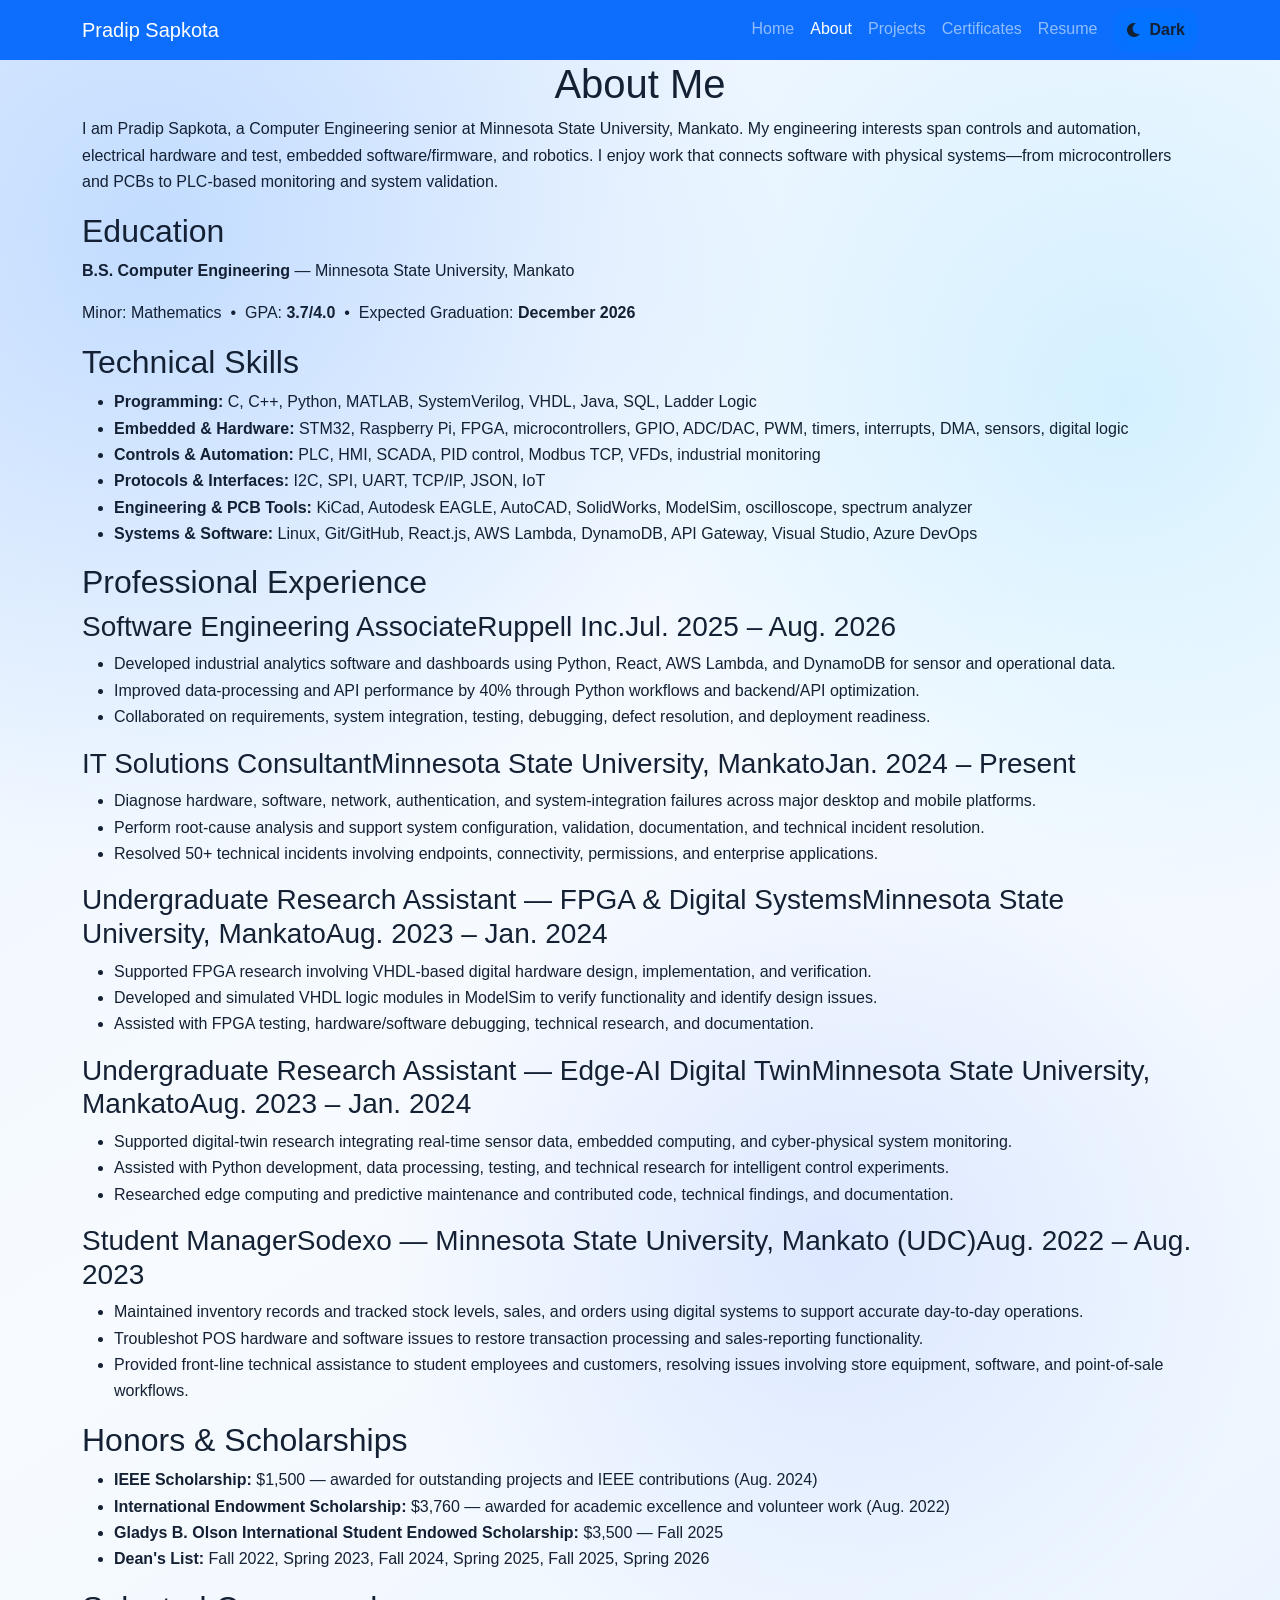
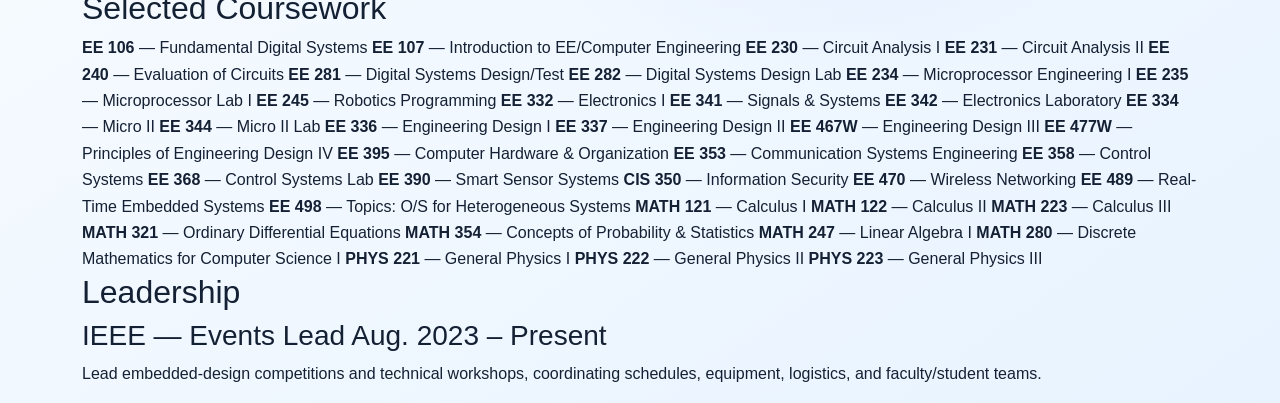
==== about.html @ b733669b "projects update" ====
<!DOCTYPE html><html lang="en"><head><meta charset="UTF-8"><meta name="viewport" content="width=device-width, initial-scale=1.0">
  <meta name="description" content="Education, engineering experience, technical skills, coursework, honors and research of Pradip Sapkota, a Computer Engineering senior at Minnesota State University, Mankato.">
  <meta name="author" content="Pradip Sapkota">
  
  <meta property="og:type" content="website">
  <meta property="og:site_name" content="Pradip Sapkota — Computer Engineering Portfolio">
  <meta property="og:title" content="About Pradip Sapkota | Computer Engineering Experience & Skills">
  <meta property="og:description" content="Education, engineering experience, technical skills, coursework, honors and research of Pradip Sapkota, a Computer Engineering senior at Minnesota State University, Mankato.">
  <meta property="og:image:alt" content="Pradip Sapkota">
  <meta name="twitter:card" content="summary_large_image">
  <meta name="twitter:title" content="About Pradip Sapkota | Computer Engineering Experience & Skills">
  <meta name="twitter:description" content="Education, engineering experience, technical skills, coursework, honors and research of Pradip Sapkota, a Computer Engineering senior at Minnesota State University, Mankato."><title>About Pradip Sapkota | Computer Engineering Experience & Skills</title><link rel="stylesheet" href="https://cdn.jsdelivr.net/npm/bootstrap@5.3.0/dist/css/bootstrap.min.css"><link rel="stylesheet" href="https://cdnjs.cloudflare.com/ajax/libs/font-awesome/6.0.0/css/all.min.css"><link rel="stylesheet" href="styles.css"><script defer src="https://cdn.jsdelivr.net/npm/bootstrap@5.3.0/dist/js/bootstrap.bundle.min.js"></script>

  <script>
  (function () {
    const saved = localStorage.getItem('portfolio-theme');
    const preferred = window.matchMedia && window.matchMedia('(prefers-color-scheme: dark)').matches ? 'dark' : 'light';
    document.documentElement.setAttribute('data-theme', saved || preferred);
  })();
  </script>
    <link rel="icon" href="favicon.ico" sizes="any">
    <link rel="icon" type="image/png" sizes="32x32" href="favicon-32x32.png">
    <link rel="icon" type="image/png" sizes="16x16" href="favicon-16x16.png">
    <link rel="apple-touch-icon" href="apple-touch-icon.png">
<meta name="robots" content="noindex,nofollow">
</head><body>
<nav class="navbar navbar-expand-lg navbar-dark bg-primary"><div class="container"><a class="navbar-brand" href="index.html">Pradip Sapkota</a><button class="navbar-toggler" type="button" data-bs-toggle="collapse" data-bs-target="#navbarNav"><span class="navbar-toggler-icon"></span></button><div class="collapse navbar-collapse" id="navbarNav"><ul class="navbar-nav ms-auto"><li class="nav-item"><a class="nav-link" href="index.html">Home</a></li><li class="nav-item"><a class="nav-link active" href="about.html">About</a></li><li class="nav-item"><a class="nav-link" href="projects.html">Projects</a></li><li class="nav-item"><a class="nav-link" href="certificates.html">Certificates</a></li><li class="nav-item"><a class="nav-link" href="resume.html">Resume</a></li><li class="nav-item ms-lg-2 d-flex align-items-center"><button id="theme-toggle" class="theme-toggle" type="button" aria-label="Switch color theme" title="Switch color theme"><i class="fas fa-moon" aria-hidden="true"></i><span class="theme-label">Dark</span></button></li></ul></div></div></nav>
<section class="about"><div class="container"><h1 class="text-center">About Me</h1>
<div class="about-box"><p>I am Pradip Sapkota, a Computer Engineering senior at Minnesota State University, Mankato. My engineering interests span controls and automation, electrical hardware and test, embedded software/firmware, and robotics. I enjoy work that connects software with physical systems—from microcontrollers and PCBs to PLC-based monitoring and system validation.</p></div>
<div class="about-box"><h2>Education</h2><p><strong>B.S. Computer Engineering</strong> — Minnesota State University, Mankato</p><p>Minor: Mathematics &nbsp;•&nbsp; GPA: <strong>3.7/4.0</strong> &nbsp;•&nbsp; Expected Graduation: <strong>December 2026</strong></p></div>
<div class="about-box"><h2>Technical Skills</h2><ul><li><strong>Programming:</strong> C, C++, Python, MATLAB, SystemVerilog, VHDL, Java, SQL, Ladder Logic</li><li><strong>Embedded & Hardware:</strong> STM32, Raspberry Pi, FPGA, microcontrollers, GPIO, ADC/DAC, PWM, timers, interrupts, DMA, sensors, digital logic</li><li><strong>Controls & Automation:</strong> PLC, HMI, SCADA, PID control, Modbus TCP, VFDs, industrial monitoring</li><li><strong>Protocols & Interfaces:</strong> I2C, SPI, UART, TCP/IP, JSON, IoT</li><li><strong>Engineering & PCB Tools:</strong> KiCad, Autodesk EAGLE, AutoCAD, SolidWorks, ModelSim, oscilloscope, spectrum analyzer</li><li><strong>Systems & Software:</strong> Linux, Git/GitHub, React.js, AWS Lambda, DynamoDB, API Gateway, Visual Studio, Azure DevOps</li></ul></div>
<div class="about-box"><h2>Professional Experience</h2>
<div class="experience-entry"><h3><span class="role-title">Software Engineering Associate</span><span class="company-name">Ruppell Inc.</span><span class="experience-date">Jul. 2025 – Aug. 2026</span></h3><ul><li>Developed industrial analytics software and dashboards using Python, React, AWS Lambda, and DynamoDB for sensor and operational data.</li><li>Improved data-processing and API performance by 40% through Python workflows and backend/API optimization.</li><li>Collaborated on requirements, system integration, testing, debugging, defect resolution, and deployment readiness.</li></ul></div>
<div class="experience-entry"><h3><span class="role-title">IT Solutions Consultant</span><span class="company-name">Minnesota State University, Mankato</span><span class="experience-date">Jan. 2024 – Present</span></h3><ul><li>Diagnose hardware, software, network, authentication, and system-integration failures across major desktop and mobile platforms.</li><li>Perform root-cause analysis and support system configuration, validation, documentation, and technical incident resolution.</li><li>Resolved 50+ technical incidents involving endpoints, connectivity, permissions, and enterprise applications.</li></ul></div>
<div class="experience-entry"><h3><span class="role-title">Undergraduate Research Assistant — FPGA &amp; Digital Systems</span><span class="company-name">Minnesota State University, Mankato</span><span class="experience-date">Aug. 2023 – Jan. 2024</span></h3><ul><li>Supported FPGA research involving VHDL-based digital hardware design, implementation, and verification.</li><li>Developed and simulated VHDL logic modules in ModelSim to verify functionality and identify design issues.</li><li>Assisted with FPGA testing, hardware/software debugging, technical research, and documentation.</li></ul></div>
<div class="experience-entry"><h3><span class="role-title">Undergraduate Research Assistant — Edge-AI Digital Twin</span><span class="company-name">Minnesota State University, Mankato</span><span class="experience-date">Aug. 2023 – Jan. 2024</span></h3><ul><li>Supported digital-twin research integrating real-time sensor data, embedded computing, and cyber-physical system monitoring.</li><li>Assisted with Python development, data processing, testing, and technical research for intelligent control experiments.</li><li>Researched edge computing and predictive maintenance and contributed code, technical findings, and documentation.</li></ul></div>
<div class="experience-entry"><h3><span class="role-title">Student Manager</span><span class="company-name">Sodexo — Minnesota State University, Mankato (UDC)</span><span class="experience-date">Aug. 2022 – Aug. 2023</span></h3><ul><li>Maintained inventory records and tracked stock levels, sales, and orders using digital systems to support accurate day-to-day operations.</li><li>Troubleshot POS hardware and software issues to restore transaction processing and sales-reporting functionality.</li><li>Provided front-line technical assistance to student employees and customers, resolving issues involving store equipment, software, and point-of-sale workflows.</li></ul></div>
</div>
<div class="about-box"><h2>Honors &amp; Scholarships</h2><ul>
<li><strong>IEEE Scholarship:</strong> $1,500 — awarded for outstanding projects and IEEE contributions (Aug. 2024)</li>
<li><strong>International Endowment Scholarship:</strong> $3,760 — awarded for academic excellence and volunteer work (Aug. 2022)</li>
<li><strong>Gladys B. Olson International Student Endowed Scholarship:</strong> $3,500 — Fall 2025</li>
<li><strong>Dean's List:</strong> Fall 2022, Spring 2023, Fall 2024, Spring 2025, Fall 2025, Spring 2026</li>
</ul></div>
<div class="about-box"><h2>Selected Coursework</h2><div class="course-grid">
<span><strong>EE 106</strong> — Fundamental Digital Systems</span>
<span><strong>EE 107</strong> — Introduction to EE/Computer Engineering</span>
<span><strong>EE 230</strong> — Circuit Analysis I</span>
<span><strong>EE 231</strong> — Circuit Analysis II</span>
<span><strong>EE 240</strong> — Evaluation of Circuits</span>
<span><strong>EE 281</strong> — Digital Systems Design/Test</span>
<span><strong>EE 282</strong> — Digital Systems Design Lab</span>
<span><strong>EE 234</strong> — Microprocessor Engineering I</span>
<span><strong>EE 235</strong> — Microprocessor Lab I</span>
<span><strong>EE 245</strong> — Robotics Programming</span>
<span><strong>EE 332</strong> — Electronics I</span>
<span><strong>EE 341</strong> — Signals &amp; Systems</span>
<span><strong>EE 342</strong> — Electronics Laboratory</span>
<span><strong>EE 334</strong> — Micro II</span>
<span><strong>EE 344</strong> — Micro II Lab</span>
<span><strong>EE 336</strong> — Engineering Design I</span>
<span><strong>EE 337</strong> — Engineering Design II</span>
<span><strong>EE 467W</strong> — Engineering Design III</span>
<span><strong>EE 477W</strong> — Principles of Engineering Design IV</span>
<span><strong>EE 395</strong> — Computer Hardware &amp; Organization</span>
<span><strong>EE 353</strong> — Communication Systems Engineering</span>
<span><strong>EE 358</strong> — Control Systems</span>
<span><strong>EE 368</strong> — Control Systems Lab</span>
<span><strong>EE 390</strong> — Smart Sensor Systems</span>
<span><strong>CIS 350</strong> — Information Security</span>
<span><strong>EE 470</strong> — Wireless Networking</span>
<span><strong>EE 489</strong> — Real-Time Embedded Systems</span>
<span><strong>EE 498</strong> — Topics: O/S for Heterogeneous Systems</span>
<span><strong>MATH 121</strong> — Calculus I</span>
<span><strong>MATH 122</strong> — Calculus II</span>
<span><strong>MATH 223</strong> — Calculus III</span>
<span><strong>MATH 321</strong> — Ordinary Differential Equations</span>
<span><strong>MATH 354</strong> — Concepts of Probability &amp; Statistics</span>
<span><strong>MATH 247</strong> — Linear Algebra I</span>
<span><strong>MATH 280</strong> — Discrete Mathematics for Computer Science I</span>
<span><strong>PHYS 221</strong> — General Physics I</span>
<span><strong>PHYS 222</strong> — General Physics II</span>
<span><strong>PHYS 223</strong> — General Physics III</span>
</div></div>
<div class="about-box"><h2>Leadership</h2><h3>IEEE — Events Lead <span>Aug. 2023 – Present</span></h3><p>Lead embedded-design competitions and technical workshops, coordinating schedules, equipment, logistics, and faculty/student teams.</p></div>
</div></section>
<script>
(function () {
  const button = document.getElementById('theme-toggle');
  if (!button) return;
  const icon = button.querySelector('i');
  const label = button.querySelector('.theme-label');
  function render(theme) {
    const dark = theme === 'dark';
    document.documentElement.setAttribute('data-theme', theme);
    icon.className = dark ? 'fas fa-sun' : 'fas fa-moon';
    label.textContent = dark ? 'Light' : 'Dark';
    button.setAttribute('aria-label', dark ? 'Switch to light mode' : 'Switch to dark mode');
    button.setAttribute('title', dark ? 'Switch to light mode' : 'Switch to dark mode');
  }
  render(document.documentElement.getAttribute('data-theme') || 'light');
  button.addEventListener('click', function () {
    const next = document.documentElement.getAttribute('data-theme') === 'dark' ? 'light' : 'dark';
    localStorage.setItem('portfolio-theme', next);
    render(next);
  });
})();
</script>
</body></html>
---- styles.css ----
*{box-sizing:border-box}html{scroll-behavior:smooth;scroll-padding-top:78px}
:root{--bg:#f3f7fc;--surface:#fff;--surface2:#eaf2fd;--text:#142033;--muted:#5b6b82;--line:#cfdded;--accent:#0d6efd;--accent2:#174a83;--shadow:0 14px 38px rgba(25,55,95,.10)}
html[data-theme="dark"]{--bg:#09111f;--surface:#101b2d;--surface2:#162642;--text:#f3f7ff;--muted:#b7c6dc;--line:#2d4262;--accent:#4c9aff;--accent2:#82b9ff;--shadow:0 16px 40px rgba(0,0,0,.28)}
body{margin:0;background:var(--bg);color:var(--text);font-family:Inter,Segoe UI,Arial,sans-serif;line-height:1.65;transition:.25s}
a{color:inherit}.topnav{position:fixed;inset:0 0 auto;z-index:1000;background:color-mix(in srgb,var(--surface) 92%,transparent);border-bottom:1px solid var(--line);backdrop-filter:blur(14px)}
.nav-inner{max-width:1240px;margin:auto;height:72px;padding:0 24px;display:flex;align-items:center;justify-content:space-between}.brand{display:flex;align-items:center;gap:10px;text-decoration:none;font-weight:800}.brand-mark{display:grid;place-items:center;width:36px;height:36px;border-radius:10px;background:var(--accent);color:white}.nav-links{display:flex;align-items:center;gap:20px}.nav-links a{text-decoration:none;font-weight:650;font-size:.94rem}.nav-links a:hover{color:var(--accent)}.resume-link{border:1px solid var(--line);padding:7px 12px;border-radius:9px}.theme-toggle,.menu-toggle{border:1px solid var(--line);background:var(--surface2);color:var(--text);border-radius:999px;padding:8px 12px;font-weight:700}.theme-toggle{display:flex;gap:7px;align-items:center}.menu-toggle{display:none}
.section{max-width:1240px;margin:auto;padding:104px 28px}.section.alt{max-width:none;padding-left:max(28px,calc((100% - 1184px)/2));padding-right:max(28px,calc((100% - 1184px)/2));background:color-mix(in srgb,var(--surface2) 42%,var(--bg))}
.hero{min-height:100vh;display:grid;align-items:center;padding-top:110px}.hero-grid{display:grid;grid-template-columns:1.12fr .88fr;gap:70px;align-items:center}.kicker{color:var(--accent);font-weight:850;letter-spacing:.14em;font-size:.83rem;margin:0 0 8px}.hero h1{font-size:clamp(3.4rem,7vw,6.7rem);line-height:.92;margin:0 0 22px;letter-spacing:-.055em}.hero h1 span{color:var(--accent)}.role-strip{display:inline-block;background:var(--text);color:var(--bg);padding:8px 13px;font-weight:750;margin-bottom:22px}.role-strip b{color:var(--accent)}.hero-text{max-width:720px;font-size:1.12rem;color:var(--muted)}.hero-actions{display:flex;flex-wrap:wrap;gap:11px;margin-top:26px}.btn{display:inline-flex;align-items:center;gap:8px;padding:10px 16px;border:1px solid var(--line);border-radius:10px;text-decoration:none;font-weight:750;background:var(--surface);color:var(--text)}.btn:hover{transform:translateY(-2px);box-shadow:var(--shadow)}.btn.primary{background:var(--accent);border-color:var(--accent);color:white}.quick-facts{display:flex;gap:10px;flex-wrap:wrap;margin-top:22px}.quick-facts span,.badges span{background:var(--surface2);border:1px solid var(--line);border-radius:999px;padding:5px 10px;font-size:.84rem;font-weight:700;color:var(--accent2)}
.hero-visual{position:relative;min-height:520px;display:grid;place-items:center}.portrait-frame{width:min(390px,78vw);aspect-ratio:1;border-radius:38% 62% 58% 42%/46% 40% 60% 54%;overflow:hidden;border:4px solid var(--surface);box-shadow:var(--shadow);position:relative;z-index:2}.portrait-frame img{width:100%;height:100%;object-fit:cover}.hero-visual:before,.hero-visual:after{content:"";position:absolute;border:2px solid var(--accent);width:330px;height:330px;transform:rotate(45deg);opacity:.4}.hero-visual:after{width:410px;height:410px;border-color:var(--line)}.floating-chip{position:absolute;z-index:3;background:var(--surface);border:1px solid var(--line);box-shadow:var(--shadow);padding:8px 12px;border-radius:9px;font-weight:800;color:var(--accent)}.chip-1{top:13%;left:6%}.chip-2{right:0;top:27%}.chip-3{left:2%;bottom:22%}.chip-4{right:8%;bottom:10%}
.section-head{max-width:760px;margin-bottom:34px}.section-head h2,.contact-box h2{font-size:clamp(2rem,4vw,3.3rem);line-height:1.08;margin:0 0 10px;letter-spacing:-.035em}.section-head p:last-child{color:var(--muted)}.two-col{display:grid;grid-template-columns:1.2fr .8fr;gap:22px}.card,.timeline-card,.project-card,.certificate-card,.contact-box{background:var(--surface);border:1px solid var(--line);border-radius:18px;box-shadow:var(--shadow)}.card{padding:28px}.card h3,.project-card h3,.certificate-card h3{margin-top:0}.card>i{font-size:1.5rem;color:var(--accent);margin-bottom:12px}.skill-grid{display:grid;grid-template-columns:repeat(3,1fr);gap:18px}.skill-grid .card p{color:var(--muted);margin-bottom:0}
.timeline{position:relative;margin-left:12px}.timeline:before{content:"";position:absolute;left:7px;top:0;bottom:0;width:2px;background:var(--line)}.timeline-item{position:relative;padding-left:42px;margin-bottom:22px}.dot{position:absolute;left:0;top:26px;width:16px;height:16px;border-radius:50%;background:var(--accent);box-shadow:0 0 0 5px var(--bg)}.timeline-card{padding:25px 28px}.job-head{display:flex;justify-content:space-between;gap:24px;align-items:flex-start}.job-head h3{margin:0}.job-head>span{color:var(--accent);font-weight:800;white-space:nowrap}.company{color:var(--muted);font-weight:700;margin:3px 0}.timeline-card ul,.project-card ul{padding-left:20px;margin-bottom:0}
.project-grid{display:grid;grid-template-columns:repeat(2,1fr);gap:22px}.project-card{padding:28px;position:relative;overflow:hidden}.project-card:last-child{grid-column:1/-1}.project-icon{width:48px;height:48px;border-radius:12px;background:var(--surface2);display:grid;place-items:center;color:var(--accent);font-size:1.35rem;margin-bottom:18px}.tag{color:var(--accent);font-size:.78rem;font-weight:850;letter-spacing:.1em;text-transform:uppercase}.badges{display:flex;flex-wrap:wrap;gap:7px;margin:15px 0}.project-card li{color:var(--muted)}
.certificate-card{display:grid;grid-template-columns:auto 1fr auto;gap:24px;align-items:center;padding:28px}.cert-icon{width:64px;height:64px;border-radius:15px;background:#0a66c2;color:#fff;display:grid;place-items:center;font-size:2rem}.certificate-card p{color:var(--muted)}.contact{text-align:center}.contact-box{padding:55px;max-width:900px;margin:auto}.centered{justify-content:center}footer{text-align:center;color:var(--muted);padding:30px}
.reveal{opacity:0;transform:translateY(22px);transition:opacity .65s ease,transform .65s ease}.reveal.visible{opacity:1;transform:none}
@media(max-width:900px){.menu-toggle{display:block}.nav-links{display:none;position:absolute;top:72px;left:0;right:0;background:var(--surface);border-bottom:1px solid var(--line);padding:18px 24px;flex-direction:column;align-items:stretch}.nav-links.open{display:flex}.hero-grid,.two-col{grid-template-columns:1fr}.hero-visual{min-height:430px}.skill-grid,.project-grid{grid-template-columns:1fr}.project-card:last-child{grid-column:auto}.job-head{flex-direction:column;gap:2px}.certificate-card{grid-template-columns:1fr}.section{padding:88px 20px}.section.alt{padding-left:20px;padding-right:20px}.hero h1{font-size:4rem}}
@media(max-width:520px){.brand span:last-child{display:none}.hero h1{font-size:3.3rem}.hero-visual{min-height:360px}.portrait-frame{width:280px}.floating-chip{font-size:.76rem}.contact-box{padding:32px 20px}}


/* Active section indicator */
.nav-links a[href^="#"] {
  position: relative;
  transition: color .2s ease, background-color .2s ease, border-color .2s ease, transform .2s ease;
}
.nav-links a[href^="#"].active {
  background: var(--accent);
  color: #fff !important;
  border-color: var(--accent);
  border-radius: 10px;
  padding: 7px 11px;
  box-shadow: 0 6px 18px color-mix(in srgb, var(--accent) 28%, transparent);
}
.nav-links a[href^="#"].active:hover {
  color: #fff !important;
}


/* Coursework — compact two-column cards */
#coursework .section-head{
  margin-bottom:28px;
}

#coursework .course-grid{
  display:grid !important;
  grid-template-columns:repeat(2,minmax(0,1fr)) !important;
  gap:14px !important;
}

#coursework .course-item{
  display:grid !important;
  grid-template-columns:110px minmax(0,1fr) !important;
  align-items:center !important;
  gap:16px !important;
  min-height:72px !important;
  padding:16px 20px !important;
  background:linear-gradient(
    135deg,
    var(--surface) 0%,
    color-mix(in srgb,var(--surface2) 58%,var(--surface)) 100%
  ) !important;
  border:1px solid var(--line) !important;
  border-radius:16px !important;
  box-shadow:0 8px 22px rgba(25,55,95,.07) !important;
  overflow:hidden;
  position:relative;
  transition:transform .2s ease,border-color .2s ease,box-shadow .2s ease;
}

#coursework .course-item::before{
  content:"";
  position:absolute;
  inset:0 auto 0 0;
  width:4px;
  background:var(--accent);
}

#coursework .course-item:hover{
  transform:translateY(-3px);
  border-color:color-mix(in srgb,var(--accent) 55%,var(--line));
  box-shadow:0 12px 28px rgba(25,55,95,.12) !important;
}

#coursework .course-item strong{
  color:var(--accent) !important;
  white-space:nowrap;
  font-size:1rem !important;
  font-weight:850;
  letter-spacing:.01em;
}

#coursework .course-item span{
  color:var(--text) !important;
  font-size:.98rem;
  line-height:1.35;
}

html[data-theme="dark"] #coursework .course-item{
  background:linear-gradient(
    135deg,
    var(--surface) 0%,
    color-mix(in srgb,var(--surface2) 72%,var(--surface)) 100%
  ) !important;
  border-color:var(--line) !important;
  box-shadow:0 10px 26px rgba(0,0,0,.18) !important;
}

@media(max-width:900px){
  #coursework .course-grid{
    grid-template-columns:1fr !important;
  }
}

@media(max-width:520px){
  #coursework .course-item{
    grid-template-columns:1fr !important;
    gap:3px !important;
    padding:14px 17px !important;
  }
}


/* V15.4 — mobile width / overflow hardening */
html, body {
  width:100%;
  max-width:100%;
  overflow-x:hidden;
}

body {
  min-width:0;
}

main, section, .section, .nav-inner,
.hero-grid, .hero-copy, .hero-visual,
.two-col, .skill-grid, .course-grid,
.timeline, .timeline-item, .timeline-card,
.project-grid, .project-card,
.certificate-card, .contact-box {
  min-width:0;
  max-width:100%;
}

img, svg, video, iframe {
  max-width:100%;
  height:auto;
}

p, li, h1, h2, h3, span, a {
  overflow-wrap:anywhere;
}

@media(max-width:900px){
  .nav-inner{
    width:100%;
    padding-left:16px;
    padding-right:16px;
  }

  .nav-links{
    width:100%;
    max-height:calc(100vh - 72px);
    overflow-y:auto;
    overflow-x:hidden;
  }

  .section,
  .section.alt{
    width:100%;
    max-width:100%;
    padding-left:18px;
    padding-right:18px;
  }

  .hero{
    min-height:auto;
    padding-top:105px;
    padding-bottom:72px;
  }

  .hero-grid{
    width:100%;
    gap:34px;
  }

  .hero-copy{
    width:100%;
  }

  .hero h1{
    font-size:clamp(2.9rem,14vw,4rem);
    overflow-wrap:normal;
  }

  .role-strip{
    max-width:100%;
    white-space:normal;
  }

  .hero-visual{
    width:100%;
    min-height:390px;
    overflow:hidden;
  }

  .hero-visual:before{
    width:min(280px,72vw);
    height:min(280px,72vw);
  }

  .hero-visual:after{
    width:min(340px,84vw);
    height:min(340px,84vw);
  }

  .portrait-frame{
    width:min(300px,76vw);
  }

  .floating-chip{
    max-width:42vw;
    white-space:normal;
    text-align:center;
  }

  .two-col,
  .skill-grid,
  .project-grid,
  #coursework .course-grid{
    width:100%;
    grid-template-columns:minmax(0,1fr) !important;
  }

  .card,
  .timeline-card,
  .project-card,
  .certificate-card,
  .contact-box,
  #coursework .course-item{
    width:100%;
    max-width:100%;
  }

  .timeline{
    margin-left:0;
  }

  .timeline-item{
    padding-left:30px;
  }

  .timeline:before{
    left:6px;
  }

  .dot{
    left:-1px;
  }

  .job-head{
    width:100%;
  }

  .job-head > span{
    white-space:normal;
  }
}

@media(max-width:520px){
  .section,
  .section.alt{
    padding-left:14px;
    padding-right:14px;
  }

  .card,
  .timeline-card,
  .project-card,
  .certificate-card{
    padding:20px 18px;
    border-radius:15px;
  }

  .contact-box{
    padding:28px 18px;
  }

  .hero-actions .btn{
    flex:1 1 100%;
    justify-content:center;
  }

  .quick-facts{
    gap:7px;
  }

  .quick-facts span{
    font-size:.78rem;
  }

  #coursework .course-item{
    padding:14px 16px !important;
  }
}


/* V15.5 — consistent interactive hover on content boxes only */
.card,
.skill-card,
.timeline-card,
.project-card,
.certificate-card,
.contact-box,
#coursework .course-item {
  transition:
    transform .22s ease,
    border-color .22s ease,
    box-shadow .22s ease !important;
}

@media (hover:hover) and (pointer:fine) {
  .card:hover,
  .skill-card:hover,
  .timeline-card:hover,
  .project-card:hover,
  .certificate-card:hover,
  .contact-box:hover {
    transform:translateY(-4px);
    border-color:color-mix(in srgb,var(--accent) 48%,var(--line)) !important;
    box-shadow:0 14px 32px rgba(25,55,95,.13) !important;
  }

  html[data-theme="dark"] .card:hover,
  html[data-theme="dark"] .skill-card:hover,
  html[data-theme="dark"] .timeline-card:hover,
  html[data-theme="dark"] .project-card:hover,
  html[data-theme="dark"] .certificate-card:hover,
  html[data-theme="dark"] .contact-box:hover {
    box-shadow:0 16px 34px rgba(0,0,0,.30) !important;
  }
}

/* Touch devices should stay still when tapped. */
@media (hover:none) {
  .card:hover,
  .skill-card:hover,
  .timeline-card:hover,
  .project-card:hover,
  .certificate-card:hover,
  .contact-box:hover,
  #coursework .course-item:hover {
    transform:none;
  }
}


/* V15.6 TEST — cleaner mobile role strip */
@media (max-width: 900px) {
  .role-strip {
    display: inline-flex;
    flex-wrap: wrap;
    width: fit-content;
    max-width: 100%;
    padding: 11px 16px;
    border-radius: 16px;
    background: color-mix(in srgb, #eaf3ff 88%, var(--surface));
    border: 1px solid color-mix(in srgb, var(--accent) 18%, #dbe9fa);
    box-shadow: 0 8px 22px rgba(25,55,95,.08);
    line-height: 1.45;
  }

  html[data-theme="dark"] .role-strip {
    background: color-mix(in srgb, #dcecff 12%, var(--surface));
    border-color: color-mix(in srgb, var(--accent) 32%, var(--line));
    box-shadow: 0 10px 24px rgba(0,0,0,.18);
  }
}

@media (max-width: 520px) {
  .role-strip {
    padding: 10px 14px;
    border-radius: 18px;
    font-size: clamp(.88rem, 4vw, 1rem);
  }
}


/* V15.7 TEST — definitive role-strip fix, all viewport sizes */
.hero .role-strip {
  display: inline-flex !important;
  flex-wrap: wrap !important;
  width: fit-content !important;
  max-width: 100% !important;
  padding: 10px 15px !important;
  border-radius: 16px !important;
  background: #e8f2ff !important;
  border: 1px solid #bfd8f7 !important;
  box-shadow: 0 8px 22px rgba(31, 93, 166, .10) !important;
  color: #142033 !important;
  line-height: 1.45 !important;
}

html[data-theme="dark"] .hero .role-strip {
  background: rgba(31, 72, 124, .34) !important;
  border-color: rgba(76, 154, 255, .36) !important;
  color: #f3f7ff !important;
  box-shadow: 0 9px 24px rgba(0, 0, 0, .18) !important;
}

@media (max-width: 520px) {
  .hero .role-strip {
    padding: 9px 13px !important;
    border-radius: 18px !important;
    font-size: .90rem !important;
    gap: 0 !important;
  }
}


/* =========================================================
   V15.8 TEST — GLASS / TRANSLUCENT ENGINEERING THEME
   Test-only visual layer inspired by the depth of the
   accounting portfolio while retaining Pradip's blue identity.
   ========================================================= */

body {
  background:
    radial-gradient(circle at 84% 12%, rgba(76,154,255,.17), transparent 28%),
    radial-gradient(circle at 8% 42%, rgba(55,112,194,.12), transparent 27%),
    radial-gradient(circle at 70% 78%, rgba(88,139,216,.10), transparent 25%),
    var(--bg) !important;
  background-attachment: fixed !important;
}

/* Glass navigation */
.topnav {
  background: color-mix(in srgb, var(--bg) 70%, transparent) !important;
  backdrop-filter: blur(20px) saturate(145%) !important;
  -webkit-backdrop-filter: blur(20px) saturate(145%) !important;
  border-bottom: 1px solid color-mix(in srgb, var(--accent) 20%, var(--line)) !important;
  box-shadow: 0 8px 30px rgba(16,42,78,.08) !important;
}

/* Let alternating sections retain rhythm while becoming translucent. */
.section.alt {
  background:
    linear-gradient(
      135deg,
      color-mix(in srgb, var(--surface2) 48%, transparent),
      color-mix(in srgb, var(--bg) 62%, transparent)
    ) !important;
  border-top: 1px solid color-mix(in srgb, var(--accent) 8%, transparent);
  border-bottom: 1px solid color-mix(in srgb, var(--accent) 8%, transparent);
}

/* Shared glass surface for real content boxes only. */
.card,
.skill-card,
.timeline-card,
.project-card,
.certificate-card,
.contact-box,
#coursework .course-item {
  background:
    linear-gradient(
      135deg,
      color-mix(in srgb, var(--surface) 78%, transparent) 0%,
      color-mix(in srgb, var(--surface2) 58%, transparent) 100%
    ) !important;
  border: 1px solid color-mix(in srgb, var(--accent) 22%, var(--line)) !important;
  backdrop-filter: blur(16px) saturate(135%) !important;
  -webkit-backdrop-filter: blur(16px) saturate(135%) !important;
  box-shadow:
    0 14px 38px rgba(25,55,95,.10),
    inset 0 1px 0 rgba(255,255,255,.20) !important;
}

/* Hero role badge: translucent blue glass rather than a solid bar. */
.hero .role-strip {
  background: color-mix(in srgb, #dcecff 66%, transparent) !important;
  border: 1px solid color-mix(in srgb, var(--accent) 34%, #dcecff) !important;
  backdrop-filter: blur(14px) saturate(140%) !important;
  -webkit-backdrop-filter: blur(14px) saturate(140%) !important;
  box-shadow:
    0 10px 28px rgba(31,93,166,.12),
    inset 0 1px 0 rgba(255,255,255,.35) !important;
}

/* Buttons / quick facts / floating chips get lighter glass treatment. */
.btn:not(.primary),
.quick-facts span,
.floating-chip,
.theme-toggle,
.resume-link {
  background: color-mix(in srgb, var(--surface) 64%, transparent) !important;
  border-color: color-mix(in srgb, var(--accent) 28%, var(--line)) !important;
  backdrop-filter: blur(12px) saturate(130%) !important;
  -webkit-backdrop-filter: blur(12px) saturate(130%) !important;
}

/* More dimensional hover, but still restrained. */
@media (hover:hover) and (pointer:fine) {
  .card:hover,
  .skill-card:hover,
  .timeline-card:hover,
  .project-card:hover,
  .certificate-card:hover,
  .contact-box:hover,
  #coursework .course-item:hover {
    transform: translateY(-5px) !important;
    border-color: color-mix(in srgb, var(--accent) 58%, var(--line)) !important;
    box-shadow:
      0 20px 45px rgba(25,55,95,.16),
      inset 0 1px 0 rgba(255,255,255,.28) !important;
  }
}

/* Dark mode is where the glass treatment becomes most visible. */
html[data-theme="dark"] body {
  background:
    radial-gradient(circle at 84% 12%, rgba(76,154,255,.18), transparent 30%),
    radial-gradient(circle at 10% 45%, rgba(34,85,155,.18), transparent 28%),
    radial-gradient(circle at 68% 82%, rgba(50,105,181,.12), transparent 27%),
    #07101d !important;
}

html[data-theme="dark"] .topnav {
  background: rgba(8,17,31,.70) !important;
  border-bottom-color: rgba(76,154,255,.18) !important;
}

html[data-theme="dark"] .card,
html[data-theme="dark"] .skill-card,
html[data-theme="dark"] .timeline-card,
html[data-theme="dark"] .project-card,
html[data-theme="dark"] .certificate-card,
html[data-theme="dark"] .contact-box,
html[data-theme="dark"] #coursework .course-item {
  background:
    linear-gradient(135deg, rgba(20,35,58,.72), rgba(16,29,49,.56)) !important;
  border-color: rgba(76,154,255,.22) !important;
  box-shadow:
    0 18px 42px rgba(0,0,0,.25),
    inset 0 1px 0 rgba(255,255,255,.055) !important;
}

html[data-theme="dark"] .hero .role-strip {
  background: rgba(30,62,105,.44) !important;
  border-color: rgba(76,154,255,.42) !important;
  box-shadow:
    0 12px 30px rgba(0,0,0,.22),
    inset 0 1px 0 rgba(255,255,255,.07) !important;
}

html[data-theme="dark"] .btn:not(.primary),
html[data-theme="dark"] .quick-facts span,
html[data-theme="dark"] .floating-chip,
html[data-theme="dark"] .theme-toggle,
html[data-theme="dark"] .resume-link {
  background: rgba(17,33,56,.58) !important;
  border-color: rgba(76,154,255,.25) !important;
}

/* Mobile: preserve the fixed V15.7 width behavior. */
@media (max-width:900px) {
  body { background-attachment: scroll !important; }

  .card,
  .skill-card,
  .timeline-card,
  .project-card,
  .certificate-card,
  .contact-box,
  #coursework .course-item {
    backdrop-filter: blur(12px) saturate(125%) !important;
    -webkit-backdrop-filter: blur(12px) saturate(125%) !important;
  }
}


/* =========================================================
   V16 FINAL — hero role badge spacing polish
   ========================================================= */
.hero .role-strip {
  word-spacing: .10em !important;
  letter-spacing: .005em !important;
  padding-left: 16px !important;
  padding-right: 16px !important;
}
@media (max-width:520px) {
  .hero .role-strip {
    word-spacing: .07em !important;
    padding-left: 14px !important;
    padding-right: 14px !important;
  }
}


/* =========================================================
   V16.1 FINAL — restore visible alternating section bands
   ========================================================= */
.section.alt {
  background:
    linear-gradient(
      135deg,
      color-mix(in srgb, var(--accent) 7%, var(--surface2)) 0%,
      color-mix(in srgb, var(--surface2) 78%, var(--bg)) 55%,
      color-mix(in srgb, var(--accent) 5%, var(--bg)) 100%
    ) !important;
  border-top: 1px solid color-mix(in srgb, var(--accent) 15%, var(--line)) !important;
  border-bottom: 1px solid color-mix(in srgb, var(--accent) 15%, var(--line)) !important;
}

html[data-theme="dark"] .section.alt {
  background:
    linear-gradient(
      135deg,
      rgba(18,39,68,.82) 0%,
      rgba(14,31,54,.76) 55%,
      rgba(19,43,74,.78) 100%
    ) !important;
  border-top-color: rgba(76,154,255,.16) !important;
  border-bottom-color: rgba(76,154,255,.16) !important;
}

/* Keep normal sections transparent so the contrast is unmistakable. */
.section:not(.alt):not(.contact) {
  background: transparent;
}


/* =========================================================
   V16.2 FINAL — clearer Home → About → Skills section rhythm
   ========================================================= */

/* Home stays the deepest/navy section. */
#home {
  background:
    radial-gradient(circle at 82% 28%, rgba(76,154,255,.12), transparent 30%),
    linear-gradient(180deg, rgba(7,16,29,.18), rgba(7,16,29,.05)) !important;
}

/* About gets a clearly lighter blue-glass band. */
#about.section.alt {
  background:
    linear-gradient(
      135deg,
      rgba(22,48,82,.90) 0%,
      rgba(18,42,73,.86) 50%,
      rgba(24,52,88,.88) 100%
    ) !important;
  border-top: 1px solid rgba(76,154,255,.20) !important;
  border-bottom: 1px solid rgba(76,154,255,.20) !important;
}

/* Skills returns to the deeper base so the transition is obvious. */
#skills {
  background:
    linear-gradient(
      180deg,
      rgba(8,18,32,.24),
      rgba(8,18,32,.08)
    ) !important;
  border-top: 0 !important;
}

/* Light mode keeps the same alternating logic without becoming harsh. */
html[data-theme="light"] #home {
  background:
    radial-gradient(circle at 82% 28%, rgba(76,154,255,.10), transparent 30%),
    var(--bg) !important;
}
html[data-theme="light"] #about.section.alt {
  background:
    linear-gradient(
      135deg,
      rgba(226,239,255,.92),
      rgba(237,245,255,.88)
    ) !important;
}
html[data-theme="light"] #skills {
  background: var(--bg) !important;
}


/* =========================================================
   V17 TEST — PURE BLUE LIQUID GLASS
   High-transparency / layered-glass visual experiment.
   ========================================================= */

:root {
  --glass-edge: rgba(82, 159, 255, .28);
  --glass-highlight: rgba(255, 255, 255, .34);
  --glass-shadow: rgba(22, 62, 115, .14);
}

html[data-theme="dark"] {
  --glass-edge: rgba(91, 167, 255, .30);
  --glass-highlight: rgba(255, 255, 255, .085);
  --glass-shadow: rgba(0, 0, 0, .30);
}

/* Ambient blue canvas visible THROUGH the transparent surfaces. */
body,
html[data-theme="dark"] body {
  background:
    radial-gradient(circle at 12% 12%, rgba(44,132,255,.25), transparent 29%),
    radial-gradient(circle at 88% 18%, rgba(0,194,255,.16), transparent 25%),
    radial-gradient(circle at 68% 52%, rgba(67,102,255,.18), transparent 30%),
    radial-gradient(circle at 18% 78%, rgba(28,122,255,.16), transparent 28%),
    linear-gradient(145deg, #07111f 0%, #0a1930 46%, #071321 100%) !important;
  background-attachment: fixed !important;
}

/* Remove opaque section bands: the page itself becomes the backdrop. */
#home,
#about.section.alt,
#skills,
#coursework.section.alt,
#experience,
#projects.section.alt,
#certificates,
.section.alt,
.section:not(.alt):not(.contact) {
  background: transparent !important;
  border-top-color: rgba(91,167,255,.08) !important;
  border-bottom-color: rgba(91,167,255,.08) !important;
}

/* iPhone-inspired floating liquid-glass navigation capsule. */
.topnav {
  top: 12px !important;
  left: 16px !important;
  right: 16px !important;
  width: calc(100% - 32px) !important;
  border: 1px solid rgba(133,190,255,.24) !important;
  border-radius: 24px !important;
  background:
    linear-gradient(135deg, rgba(24,53,91,.48), rgba(11,31,57,.34)) !important;
  backdrop-filter: blur(28px) saturate(185%) contrast(105%) !important;
  -webkit-backdrop-filter: blur(28px) saturate(185%) contrast(105%) !important;
  box-shadow:
    0 18px 50px rgba(0,0,0,.24),
    inset 0 1px 0 rgba(255,255,255,.12),
    inset 0 -1px 0 rgba(91,167,255,.08) !important;
  overflow: visible !important;
}

.topnav::before {
  content: "";
  position: absolute;
  inset: 1px 12% auto;
  height: 1px;
  background: linear-gradient(90deg, transparent, rgba(255,255,255,.28), transparent);
  pointer-events: none;
}

.nav-inner {
  min-height: 62px !important;
}

/* Glass navigation items. */
.nav-links a,
.theme-toggle,
.resume-link {
  border: 1px solid transparent !important;
  background: transparent !important;
  backdrop-filter: blur(14px) saturate(150%) !important;
  -webkit-backdrop-filter: blur(14px) saturate(150%) !important;
}

.nav-links a:hover,
.theme-toggle:hover,
.resume-link:hover {
  background: rgba(76,154,255,.12) !important;
  border-color: rgba(111,177,255,.22) !important;
  box-shadow: inset 0 1px 0 rgba(255,255,255,.08) !important;
}

.nav-links a[href^="#"].active {
  background:
    linear-gradient(135deg, rgba(91,167,255,.82), rgba(45,124,239,.60)) !important;
  border: 1px solid rgba(174,216,255,.42) !important;
  box-shadow:
    0 8px 24px rgba(41,120,230,.28),
    inset 0 1px 0 rgba(255,255,255,.34) !important;
}

/* True translucent cards — much more transparent than V16. */
.card,
.skill-card,
.timeline-card,
.project-card,
.certificate-card,
.contact-box,
#coursework .course-item {
  position: relative;
  overflow: hidden;
  background:
    linear-gradient(
      135deg,
      rgba(31,62,101,.36) 0%,
      rgba(16,38,69,.24) 55%,
      rgba(35,73,118,.27) 100%
    ) !important;
  border: 1px solid var(--glass-edge) !important;
  backdrop-filter: blur(24px) saturate(175%) !important;
  -webkit-backdrop-filter: blur(24px) saturate(175%) !important;
  box-shadow:
    0 20px 55px var(--glass-shadow),
    inset 0 1px 0 var(--glass-highlight),
    inset 0 -1px 0 rgba(67,139,230,.08) !important;
}

/* Specular liquid-glass highlight across card tops. */
.card::after,
.skill-card::after,
.timeline-card::after,
.project-card::after,
.certificate-card::after,
.contact-box::after,
#coursework .course-item::after {
  content: "";
  position: absolute;
  pointer-events: none;
  inset: 0;
  border-radius: inherit;
  background:
    linear-gradient(120deg,
      rgba(255,255,255,.08) 0%,
      transparent 20%,
      transparent 72%,
      rgba(76,154,255,.055) 100%);
}

/* Hero role badge as a true glass capsule. */
.hero .role-strip {
  background:
    linear-gradient(135deg, rgba(61,126,207,.30), rgba(25,61,105,.22)) !important;
  border: 1px solid rgba(107,177,255,.38) !important;
  backdrop-filter: blur(24px) saturate(185%) !important;
  -webkit-backdrop-filter: blur(24px) saturate(185%) !important;
  box-shadow:
    0 14px 36px rgba(0,0,0,.18),
    inset 0 1px 0 rgba(255,255,255,.15) !important;
}

/* Glass controls/chips. */
.btn:not(.primary),
.quick-facts span,
.floating-chip {
  background:
    linear-gradient(135deg, rgba(29,61,101,.40), rgba(14,35,64,.28)) !important;
  border: 1px solid rgba(91,167,255,.28) !important;
  backdrop-filter: blur(20px) saturate(175%) !important;
  -webkit-backdrop-filter: blur(20px) saturate(175%) !important;
  box-shadow:
    0 10px 28px rgba(0,0,0,.13),
    inset 0 1px 0 rgba(255,255,255,.10) !important;
}

/* Primary button gets a blue translucent luminous surface. */
.btn.primary {
  background:
    linear-gradient(135deg, rgba(76,154,255,.94), rgba(40,119,235,.80)) !important;
  border: 1px solid rgba(174,216,255,.40) !important;
  box-shadow:
    0 13px 32px rgba(42,123,238,.28),
    inset 0 1px 0 rgba(255,255,255,.30) !important;
}

/* Stronger, fluid hover response. */
@media (hover:hover) and (pointer:fine) {
  .card:hover,
  .skill-card:hover,
  .timeline-card:hover,
  .project-card:hover,
  .certificate-card:hover,
  .contact-box:hover,
  #coursework .course-item:hover {
    transform: translateY(-6px) scale(1.006) !important;
    background:
      linear-gradient(135deg, rgba(42,82,132,.44), rgba(19,47,84,.30)) !important;
    border-color: rgba(103,176,255,.50) !important;
    box-shadow:
      0 26px 64px rgba(0,0,0,.25),
      0 0 32px rgba(57,135,238,.08),
      inset 0 1px 0 rgba(255,255,255,.15) !important;
  }

  .floating-chip:hover,
  .quick-facts span:hover,
  .btn:not(.primary):hover {
    background: rgba(55,107,174,.38) !important;
    border-color: rgba(112,183,255,.48) !important;
  }
}

/* Light mode: frosted clear blue glass rather than opaque white. */
html[data-theme="light"] body {
  background:
    radial-gradient(circle at 12% 12%, rgba(67,145,255,.25), transparent 30%),
    radial-gradient(circle at 88% 20%, rgba(80,202,255,.20), transparent 27%),
    radial-gradient(circle at 65% 62%, rgba(108,141,255,.16), transparent 30%),
    linear-gradient(145deg, #e9f3ff 0%, #f7fbff 48%, #e8f3ff 100%) !important;
}

html[data-theme="light"] .topnav {
  background:
    linear-gradient(135deg, rgba(255,255,255,.56), rgba(221,238,255,.40)) !important;
  border-color: rgba(74,139,222,.22) !important;
  box-shadow:
    0 16px 46px rgba(45,92,145,.13),
    inset 0 1px 0 rgba(255,255,255,.82) !important;
}

html[data-theme="light"] .card,
html[data-theme="light"] .skill-card,
html[data-theme="light"] .timeline-card,
html[data-theme="light"] .project-card,
html[data-theme="light"] .certificate-card,
html[data-theme="light"] .contact-box,
html[data-theme="light"] #coursework .course-item {
  background:
    linear-gradient(135deg, rgba(255,255,255,.54), rgba(221,238,255,.34)) !important;
  border-color: rgba(67,132,216,.20) !important;
  box-shadow:
    0 18px 48px rgba(46,91,145,.10),
    inset 0 1px 0 rgba(255,255,255,.88) !important;
}

html[data-theme="light"] .hero .role-strip,
html[data-theme="light"] .btn:not(.primary),
html[data-theme="light"] .quick-facts span,
html[data-theme="light"] .floating-chip {
  background:
    linear-gradient(135deg, rgba(255,255,255,.56), rgba(218,237,255,.40)) !important;
  border-color: rgba(65,135,225,.24) !important;
  box-shadow:
    0 12px 30px rgba(45,92,145,.09),
    inset 0 1px 0 rgba(255,255,255,.82) !important;
}

/* Mobile: floating glass nav remains contained and page stays width-safe. */
@media(max-width:900px) {
  body { background-attachment: scroll !important; }

  .topnav {
    top: 8px !important;
    left: 8px !important;
    right: 8px !important;
    width: calc(100% - 16px) !important;
    border-radius: 20px !important;
  }

  .nav-links {
    background:
      linear-gradient(135deg, rgba(14,36,66,.88), rgba(10,28,52,.82)) !important;
    border: 1px solid rgba(91,167,255,.22) !important;
    border-radius: 18px !important;
    backdrop-filter: blur(28px) saturate(180%) !important;
    -webkit-backdrop-filter: blur(28px) saturate(180%) !important;
    box-shadow: 0 22px 54px rgba(0,0,0,.30) !important;
    padding: 12px !important;
  }

  html[data-theme="light"] .nav-links {
    background: rgba(239,247,255,.88) !important;
  }

  .card,
  .skill-card,
  .timeline-card,
  .project-card,
  .certificate-card,
  .contact-box,
  #coursework .course-item {
    backdrop-filter: blur(18px) saturate(155%) !important;
    -webkit-backdrop-filter: blur(18px) saturate(155%) !important;
  }
}

/* Respect users who request reduced transparency. */
@media (prefers-reduced-transparency: reduce) {
  .topnav,
  .card,
  .skill-card,
  .timeline-card,
  .project-card,
  .certificate-card,
  .contact-box,
  #coursework .course-item,
  .hero .role-strip,
  .btn:not(.primary),
  .quick-facts span,
  .floating-chip {
    backdrop-filter: none !important;
    -webkit-backdrop-filter: none !important;
  }
}


/* V17.1 TEST — rounded liquid-glass nav hover/active states */
.nav-links a,
.nav-links a[href^="#"],
.resume-link,
.theme-toggle {
  border-radius: 14px !important;
}

.nav-links a:hover,
.nav-links a:focus-visible,
.resume-link:hover,
.resume-link:focus-visible,
.theme-toggle:hover,
.theme-toggle:focus-visible {
  border-radius: 14px !important;
}

.nav-links a[href^="#"].active {
  border-radius: 14px !important;
}


/* =========================================================
   V17.2 TEST — keep pure liquid glass + restore section rhythm
   ========================================================= */

/* Normal sections remain deep/transparent over the ambient canvas. */
#home,
#skills,
#experience,
#certificates {
  background:
    linear-gradient(135deg,
      rgba(6,18,34,.16),
      rgba(9,27,49,.08)) !important;
}

/* Alternating sections receive a brighter translucent blue wash.
   Still transparent enough for the ambient liquid-glass backdrop. */
#about.section.alt,
#coursework.section.alt,
#projects.section.alt {
  background:
    linear-gradient(135deg,
      rgba(30,78,132,.34) 0%,
      rgba(22,62,109,.27) 52%,
      rgba(34,88,146,.31) 100%) !important;
  border-top: 1px solid rgba(95,170,255,.17) !important;
  border-bottom: 1px solid rgba(95,170,255,.17) !important;
  backdrop-filter: blur(5px) saturate(115%) !important;
  -webkit-backdrop-filter: blur(5px) saturate(115%) !important;
}

/* Contact gets a subtle final-band treatment. */
#contact {
  background:
    linear-gradient(135deg,
      rgba(9,26,48,.18),
      rgba(14,39,70,.13)) !important;
  border-top: 1px solid rgba(95,170,255,.10) !important;
}

/* Light mode uses the same alternating rhythm with frosted blue washes. */
html[data-theme="light"] #home,
html[data-theme="light"] #skills,
html[data-theme="light"] #experience,
html[data-theme="light"] #certificates {
  background: rgba(245,250,255,.10) !important;
}

html[data-theme="light"] #about.section.alt,
html[data-theme="light"] #coursework.section.alt,
html[data-theme="light"] #projects.section.alt {
  background:
    linear-gradient(135deg,
      rgba(187,220,255,.36),
      rgba(217,236,255,.26)) !important;
  border-top-color: rgba(67,132,216,.16) !important;
  border-bottom-color: rgba(67,132,216,.16) !important;
}

/* Keep the cards themselves at the V17 liquid-glass transparency. */
#about .card,
#skills .skill-card,
#coursework .course-item,
#experience .timeline-card,
#projects .project-card,
#certificates .certificate-card,
#contact .contact-box {
  backdrop-filter: blur(24px) saturate(175%) !important;
  -webkit-backdrop-filter: blur(24px) saturate(175%) !important;
}


/* =========================================================
   V17.3 TEST — MOBILE-ONLY liquid glass navigation fix
   Desktop V17.2 is intentionally unchanged.
   ========================================================= */
@media (max-width: 900px) {
  /* Keep the header as the only floating glass capsule. */
  .topnav {
    overflow: visible !important;
    z-index: 1000 !important;
  }

  /* Mobile menu becomes an opaque-enough floating panel so page text
     does not visually bleed through it. */
  .nav-links {
    position: absolute !important;
    top: calc(100% + 10px) !important;
    left: 0 !important;
    right: 0 !important;
    width: 100% !important;
    max-height: calc(100dvh - 112px) !important;
    overflow-y: auto !important;
    overflow-x: hidden !important;
    padding: 10px !important;
    gap: 5px !important;

    background:
      linear-gradient(145deg,
        rgba(7, 27, 53, .97) 0%,
        rgba(8, 35, 69, .965) 55%,
        rgba(8, 28, 55, .97) 100%) !important;
    border: 1px solid rgba(105, 177, 255, .28) !important;
    border-radius: 22px !important;
    backdrop-filter: blur(30px) saturate(155%) !important;
    -webkit-backdrop-filter: blur(30px) saturate(155%) !important;
    box-shadow:
      0 24px 60px rgba(0,0,0,.48),
      inset 0 1px 0 rgba(255,255,255,.09) !important;
  }

  /* Full-width rounded mobile targets; no rectangular hover states. */
  .nav-links a,
  .nav-links .resume-link,
  .nav-links .theme-toggle {
    width: 100% !important;
    min-height: 48px !important;
    display: flex !important;
    align-items: center !important;
    padding: 10px 14px !important;
    margin: 0 !important;
    border-radius: 14px !important;
    background: rgba(12, 48, 91, .22) !important;
    border: 1px solid transparent !important;
  }

  .nav-links a:hover,
  .nav-links a:focus-visible,
  .nav-links .resume-link:hover,
  .nav-links .resume-link:focus-visible,
  .nav-links .theme-toggle:hover,
  .nav-links .theme-toggle:focus-visible {
    border-radius: 14px !important;
    background: rgba(40, 103, 180, .34) !important;
    border-color: rgba(111, 183, 255, .22) !important;
  }

  .nav-links a[href^="#"].active {
    border-radius: 14px !important;
    background:
      linear-gradient(135deg,
        rgba(80, 160, 255, .94),
        rgba(39, 115, 221, .88)) !important;
    border: 1px solid rgba(180, 219, 255, .48) !important;
    box-shadow:
      0 8px 22px rgba(39, 116, 226, .28),
      inset 0 1px 0 rgba(255,255,255,.28) !important;
  }

  /* Theme control stays comfortably inside the panel. */
  .nav-links .theme-toggle {
    justify-content: flex-start !important;
  }

  /* Light-mode equivalent: enough opacity to hide page content. */
  html[data-theme="light"] .nav-links {
    background:
      linear-gradient(145deg,
        rgba(242, 248, 255, .975),
        rgba(224, 239, 255, .97)) !important;
    border-color: rgba(64, 132, 216, .24) !important;
    box-shadow:
      0 24px 60px rgba(41, 78, 120, .24),
      inset 0 1px 0 rgba(255,255,255,.85) !important;
  }

  html[data-theme="light"] .nav-links a,
  html[data-theme="light"] .nav-links .resume-link,
  html[data-theme="light"] .nav-links .theme-toggle {
    background: rgba(218, 236, 255, .30) !important;
  }
}

/* Phone refinement only. */
@media (max-width: 520px) {
  .nav-links {
    border-radius: 19px !important;
    padding: 9px !important;
  }

  .nav-links a,
  .nav-links .resume-link,
  .nav-links .theme-toggle {
    min-height: 46px !important;
    padding: 9px 13px !important;
    border-radius: 13px !important;
  }
}


/* =========================================================
   V18.1 — TABLET NAVIGATION FIX
   Applies only between phone/mobile and full desktop widths.
   Phone/mobile (<=900px) and desktop (>1100px) remain unchanged.
   ========================================================= */
@media (min-width: 901px) and (max-width: 1100px) {
  .nav-inner {
    padding-left: 12px !important;
    padding-right: 12px !important;
    gap: 10px !important;
  }

  /* Keep the elegant desktop-style bar on tablets, but reclaim
     enough horizontal room so labels never break onto two lines. */
  .brand > span:last-child {
    display: none !important;
  }

  .nav-links {
    flex: 1 1 auto !important;
    justify-content: flex-end !important;
    gap: 5px !important;
    min-width: 0 !important;
  }

  .nav-links a,
  .nav-links .resume-link,
  .nav-links .theme-toggle {
    flex: 0 0 auto !important;
    white-space: nowrap !important;
    word-break: normal !important;
    overflow-wrap: normal !important;
    font-size: .78rem !important;
    padding: 7px 7px !important;
  }

  .nav-links .resume-link {
    padding-left: 9px !important;
    padding-right: 9px !important;
  }

  .nav-links .theme-toggle {
    padding-left: 9px !important;
    padding-right: 9px !important;
    gap: 5px !important;
  }
}


/* =========================================================
   V18.3 TEST — TRUE LIQUID NAV MOTION
   Desktop/tablet only; mobile <=900px remains V18.1.
   Safe fallback: V18.1 active pill remains unless JS indicator is ready.
   ========================================================= */
@media (min-width: 901px) {
  .topnav {
    position: fixed !important;
  }

  .topnav .nav-inner {
    position: relative;
    z-index: 2;
  }

  .liquid-nav-indicator {
    --indicator-x: 0px;
    --indicator-y: 0px;
    position: absolute;
    left: 0;
    top: 0;
    z-index: 1;
    pointer-events: none;
    opacity: 0;
    transform: translate3d(var(--indicator-x), var(--indicator-y), 0);
    border-radius: 14px;
    background:
      linear-gradient(135deg,
        rgba(80,160,255,.94),
        rgba(39,115,221,.88));
    border: 1px solid rgba(180,219,255,.48);
    box-shadow:
      0 8px 22px rgba(39,116,226,.28),
      inset 0 1px 0 rgba(255,255,255,.28);
    backdrop-filter: blur(18px) saturate(175%);
    -webkit-backdrop-filter: blur(18px) saturate(175%);
    transition:
      transform 520ms cubic-bezier(.16,1,.3,1),
      width 520ms cubic-bezier(.16,1,.3,1),
      height 520ms cubic-bezier(.16,1,.3,1),
      opacity 140ms ease;
    will-change: transform,width,height;
  }

  .liquid-nav-indicator.is-visible {
    opacity: 1;
  }

  .liquid-nav-indicator.no-motion {
    transition: none !important;
  }

  /* Text/control layer stays above the moving glass pill. */
  .nav-links a,
  .nav-links button {
    position: relative;
    z-index: 3;
  }

  /* Only after JS confirms the moving pill exists and is positioned
     do we remove the old per-link active fill. */
  .topnav.nav-indicator-ready .nav-links a[href^="#"].active,
  .topnav.nav-indicator-ready .nav-links a[href^="#"].active:hover,
  .topnav.nav-indicator-ready .nav-links a[href^="#"].active:focus-visible {
    background: transparent !important;
    border-color: transparent !important;
    box-shadow: none !important;
  }

  html[data-theme="light"] .liquid-nav-indicator {
    background:
      linear-gradient(135deg,
        rgba(91,157,245,.78),
        rgba(58,119,220,.70));
    border-color: rgba(118,177,247,.56);
    box-shadow:
      0 8px 22px rgba(46,112,210,.20),
      inset 0 1px 0 rgba(255,255,255,.54);
  }

  @media (prefers-reduced-motion: reduce) {
    .liquid-nav-indicator {
      transition: opacity 120ms ease;
    }
  }
}


/* =========================================================
   V18.4 TEST — CLEAN NAV AT REST
   Keep text clean until hover; active section still uses the
   approved V18.3 shared liquid-glass sliding indicator.
   ========================================================= */
@media (min-width:901px){
  /* Normal section links: text only. */
  .nav-links a[href^="#"]:not(.resume-link){
    background:transparent !important;
    border-color:transparent !important;
    box-shadow:none !important;
    backdrop-filter:none !important;
    -webkit-backdrop-filter:none !important;
  }

  /* Hover/focus: reveal a subtle blue glass capsule. */
  .nav-links a[href^="#"]:not(.resume-link):not(.active):hover,
  .nav-links a[href^="#"]:not(.resume-link):not(.active):focus-visible{
    background:
      linear-gradient(135deg,
        rgba(63,126,218,.20),
        rgba(37,84,153,.14)) !important;
    border:1px solid rgba(125,183,255,.28) !important;
    box-shadow:
      0 7px 20px rgba(16,64,132,.16),
      inset 0 1px 0 rgba(255,255,255,.11) !important;
    backdrop-filter:blur(14px) saturate(145%) !important;
    -webkit-backdrop-filter:blur(14px) saturate(145%) !important;
    border-radius:14px !important;
  }

  /* Active item itself stays transparent; V18.3's shared
     moving indicator supplies the blue active glass pill. */
  .topnav.nav-indicator-ready .nav-links a[href^="#"].active{
    background:transparent !important;
    border-color:transparent !important;
    box-shadow:none !important;
  }

  /* Resume remains a deliberate outlined action button. */
  .nav-links .resume-link{
    border-radius:14px !important;
  }
}
/* V18.5 TEST: project disclosure; existing content and surfaces preserved. */
.project-expandable{position:relative;cursor:pointer}
.project-expand-toggle{position:absolute;top:20px;right:16px;width:44px;height:44px;padding:0;border:0;border-radius:12px;background:transparent;color:var(--accent);cursor:pointer;z-index:2;font:24px/1 inherit;touch-action:manipulation}
.project-expand-toggle span{display:inline-block;font-size:24px;transition:transform .3s ease}
.project-expanded .project-expand-toggle span{transform:rotate(180deg)}
.project-expandable h2,.project-expandable h3{padding-right:34px}
.project-github-panel{display:grid;grid-template-rows:0fr;opacity:0;visibility:hidden;transition:grid-template-rows .35s ease,opacity .25s ease,visibility .35s}
.project-expanded .project-github-panel{grid-template-rows:1fr;opacity:1;visibility:visible}
.project-github-inner{min-height:0;overflow:hidden}
.project-github-link{position:relative;z-index:2;display:inline-flex;align-items:center;justify-content:center;min-height:44px;max-width:100%;box-sizing:border-box;margin-top:20px;padding:10px 18px;border:1px solid var(--line);border-radius:14px;color:var(--accent);font-weight:700;text-decoration:none;background:linear-gradient(135deg,rgba(125,183,255,.22),rgba(125,183,255,.08));box-shadow:0 6px 20px rgba(16,64,132,.12),inset 0 1px 0 rgba(255,255,255,.3);backdrop-filter:blur(14px) saturate(145%);-webkit-backdrop-filter:blur(14px) saturate(145%);touch-action:manipulation}
.project-expand-toggle:focus-visible,.project-github-link:focus-visible{outline:3px solid var(--accent);outline-offset:3px}
.project-github-link:hover{border-color:var(--accent)}
@media(prefers-reduced-motion:reduce){.project-github-panel,.project-expand-toggle span{transition:none}}
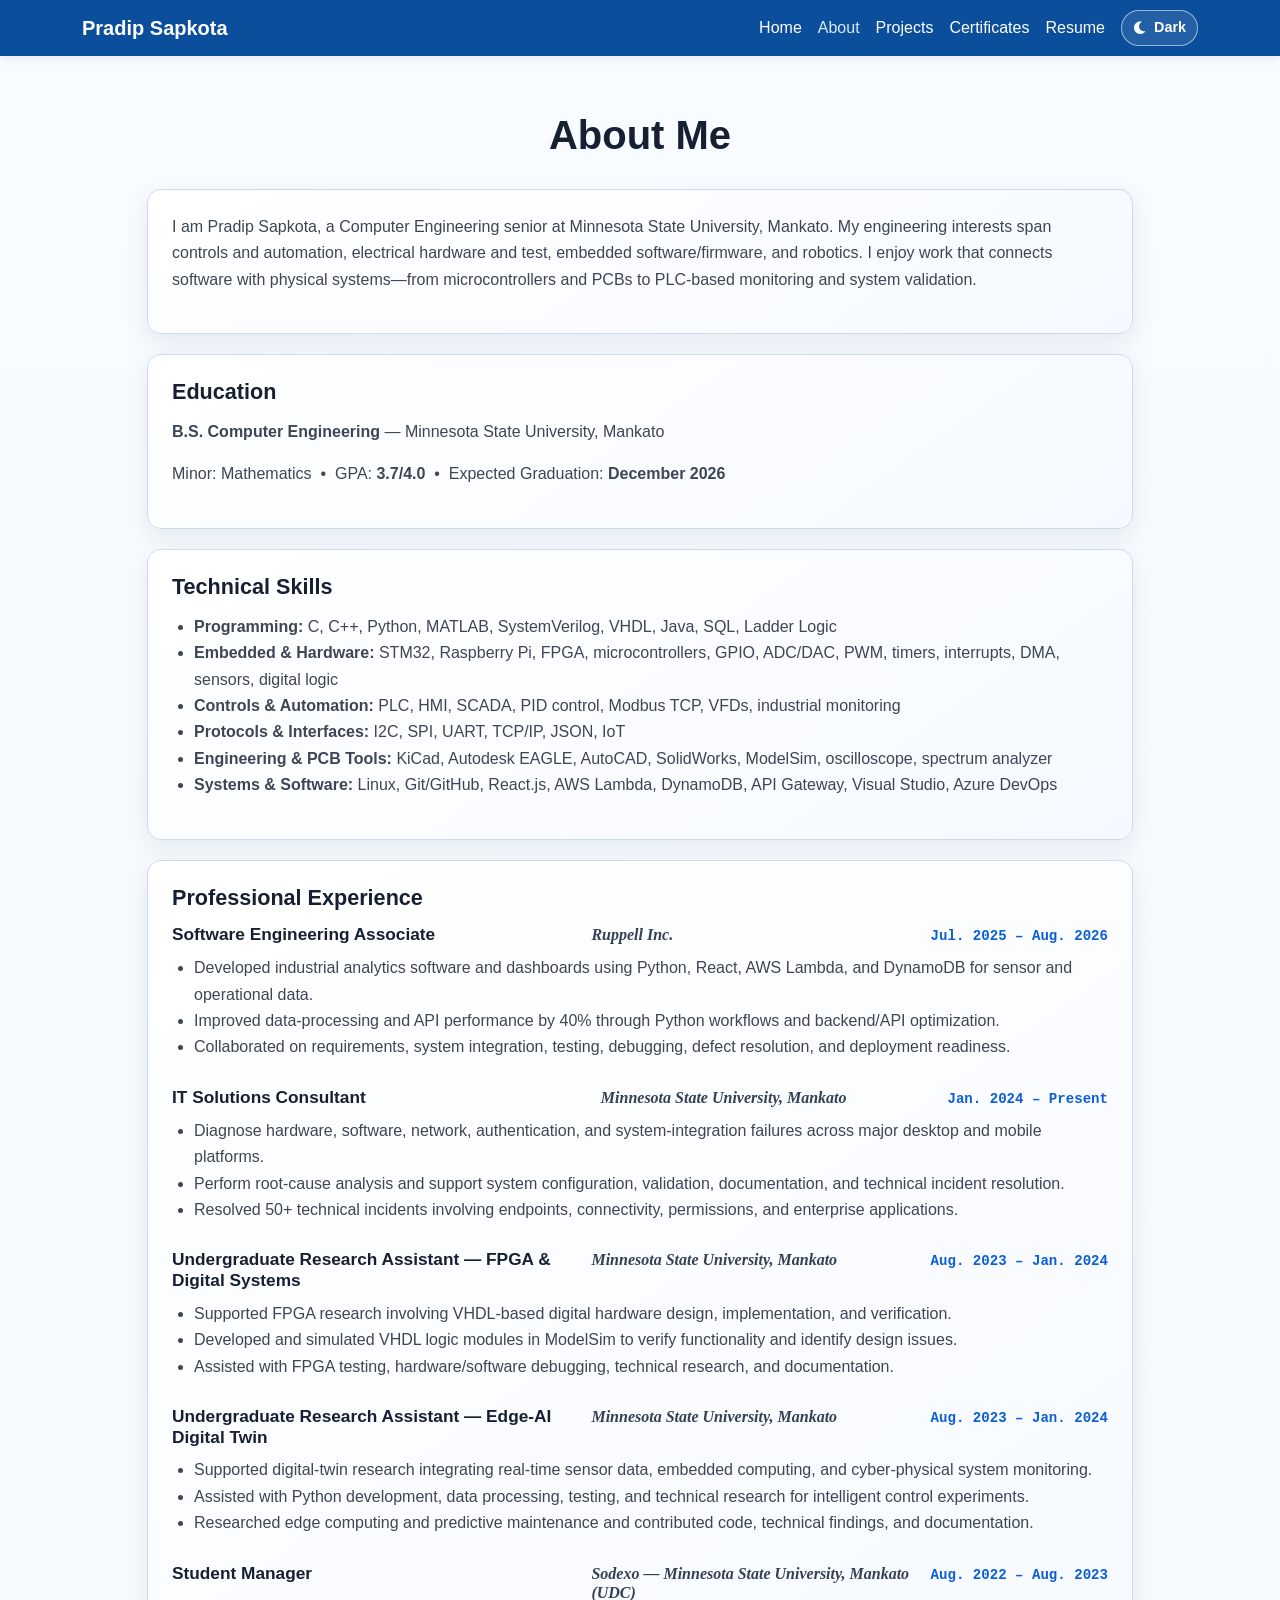
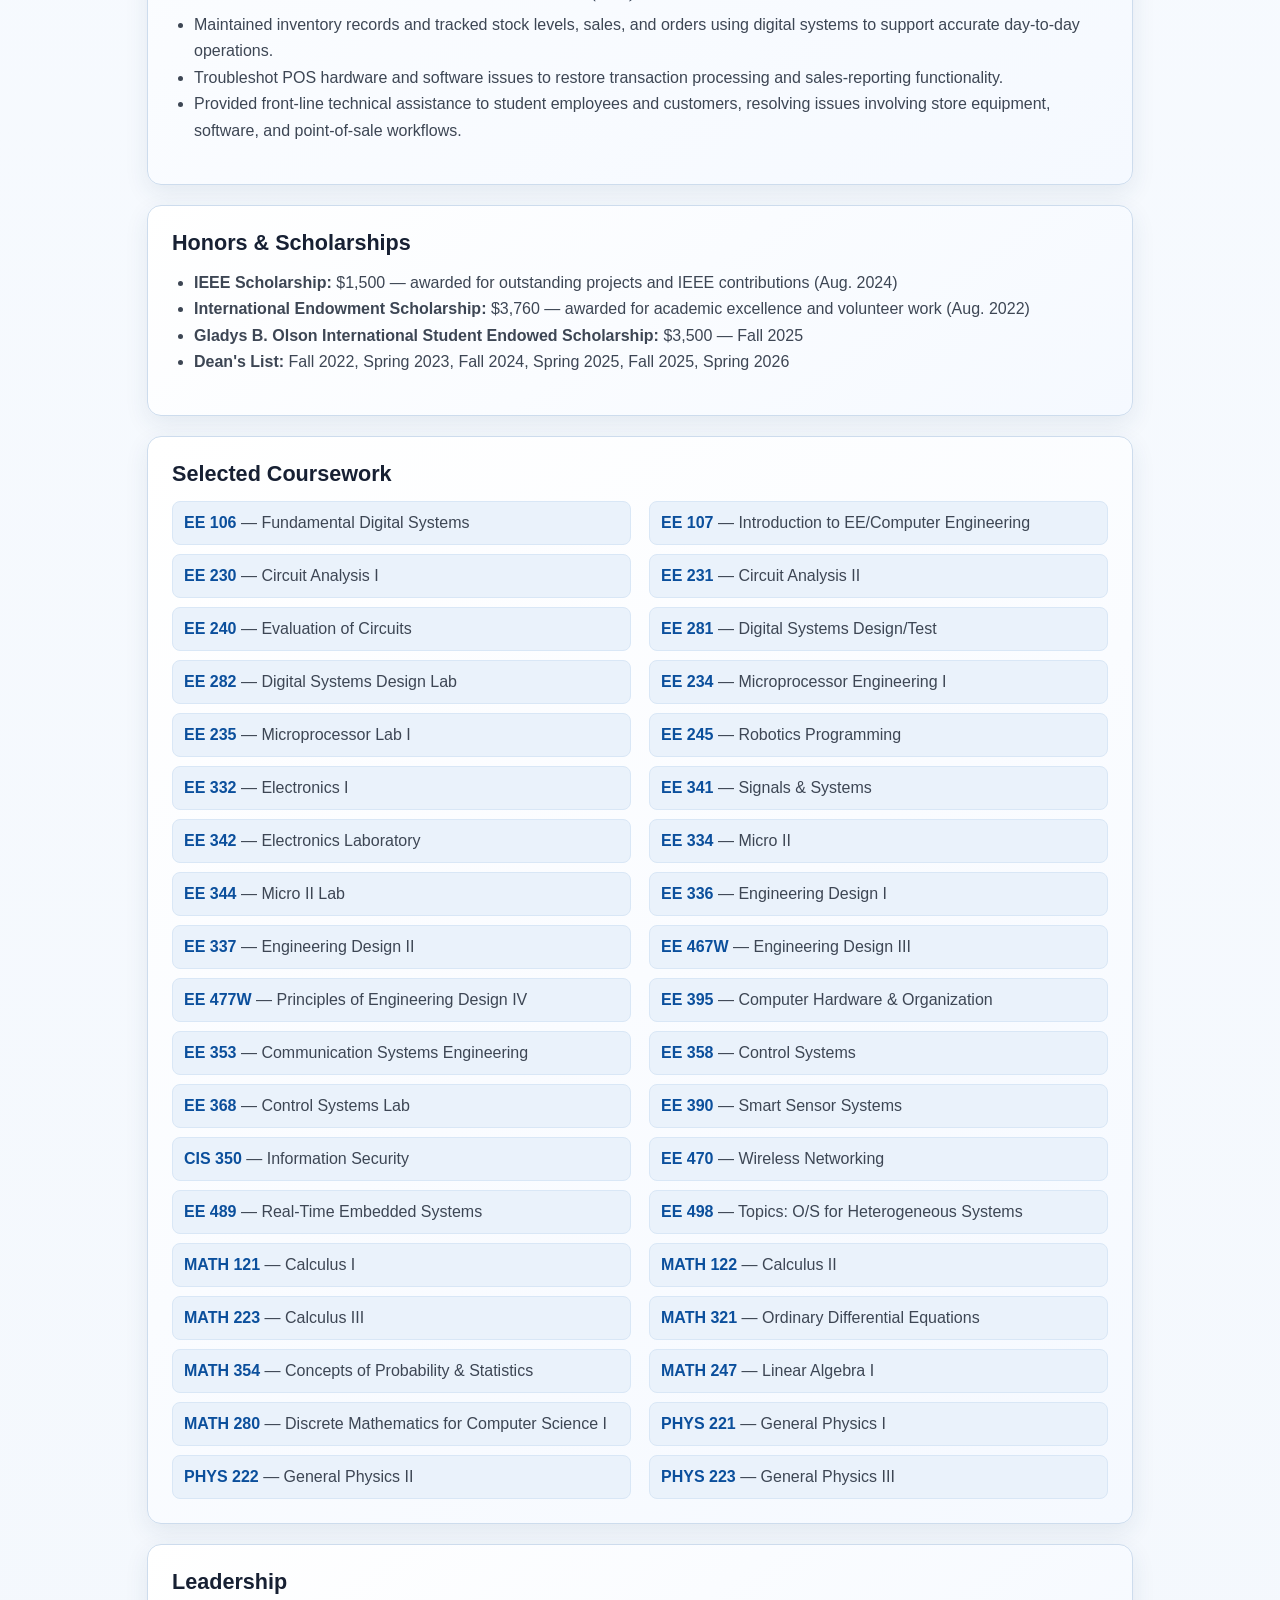
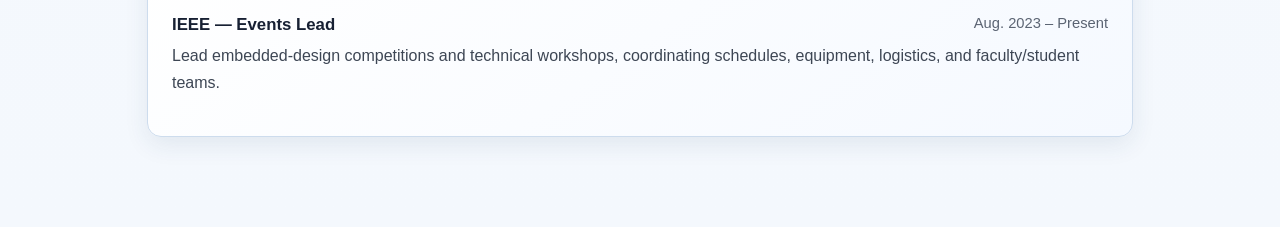
==== commit 6d9a9e59: "updating coursework" ====
--- a/about.html
+++ b/about.html
@@ -1,15 +1,20 @@
 <!DOCTYPE html><html lang="en"><head><meta charset="UTF-8"><meta name="viewport" content="width=device-width, initial-scale=1.0">
   <meta name="description" content="Education, engineering experience, technical skills, coursework, honors and research of Pradip Sapkota, a Computer Engineering senior at Minnesota State University, Mankato.">
   <meta name="author" content="Pradip Sapkota">
-  
+  <meta name="robots" content="index, follow">
+  <link rel="canonical" href="https://pradipsapkota.dev/about.html">
   <meta property="og:type" content="website">
   <meta property="og:site_name" content="Pradip Sapkota — Computer Engineering Portfolio">
   <meta property="og:title" content="About Pradip Sapkota | Computer Engineering Experience & Skills">
   <meta property="og:description" content="Education, engineering experience, technical skills, coursework, honors and research of Pradip Sapkota, a Computer Engineering senior at Minnesota State University, Mankato.">
+  <meta property="og:url" content="https://pradipsapkota.dev/about.html">
+  <meta property="og:image" content="https://pradipsapkota.dev/IMG_1389.jpg">
   <meta property="og:image:alt" content="Pradip Sapkota">
   <meta name="twitter:card" content="summary_large_image">
   <meta name="twitter:title" content="About Pradip Sapkota | Computer Engineering Experience & Skills">
-  <meta name="twitter:description" content="Education, engineering experience, technical skills, coursework, honors and research of Pradip Sapkota, a Computer Engineering senior at Minnesota State University, Mankato."><title>About Pradip Sapkota | Computer Engineering Experience & Skills</title><link rel="stylesheet" href="https://cdn.jsdelivr.net/npm/bootstrap@5.3.0/dist/css/bootstrap.min.css"><link rel="stylesheet" href="https://cdnjs.cloudflare.com/ajax/libs/font-awesome/6.0.0/css/all.min.css"><link rel="stylesheet" href="styles.css"><script defer src="https://cdn.jsdelivr.net/npm/bootstrap@5.3.0/dist/js/bootstrap.bundle.min.js"></script>
+  <meta name="twitter:description" content="Education, engineering experience, technical skills, coursework, honors and research of Pradip Sapkota, a Computer Engineering senior at Minnesota State University, Mankato.">
+  <meta name="twitter:image" content="https://pradipsapkota.dev/IMG_1389.jpg"><title>About Pradip Sapkota | Computer Engineering Experience & Skills</title><link rel="stylesheet" href="https://cdn.jsdelivr.net/npm/bootstrap@5.3.0/dist/css/bootstrap.min.css"><link rel="stylesheet" href="https://cdnjs.cloudflare.com/ajax/libs/font-awesome/6.0.0/css/all.min.css"><link rel="stylesheet" href="styles.css"><script defer src="https://cdn.jsdelivr.net/npm/bootstrap@5.3.0/dist/js/bootstrap.bundle.min.js"></script>
+  <script type="application/ld+json">{"@context":"https://schema.org","@type":"ProfilePage","url":"https://pradipsapkota.dev/about.html","mainEntity":{"@id":"https://pradipsapkota.dev/#pradip-sapkota","@type":"Person","name":"Pradip Sapkota","url":"https://pradipsapkota.dev/","image":"https://pradipsapkota.dev/IMG_1389.jpg","description":"Computer Engineering senior at Minnesota State University, Mankato with interests in embedded firmware, controls and automation, electrical hardware and test, and robotics.","sameAs":["https://github.com/pradip2059","https://www.linkedin.com/in/pradip-sapkota-8a93582b0/"]}}</script>
 
   <script>
   (function () {
@@ -18,11 +23,6 @@
     document.documentElement.setAttribute('data-theme', saved || preferred);
   })();
   </script>
-    <link rel="icon" href="favicon.ico" sizes="any">
-    <link rel="icon" type="image/png" sizes="32x32" href="favicon-32x32.png">
-    <link rel="icon" type="image/png" sizes="16x16" href="favicon-16x16.png">
-    <link rel="apple-touch-icon" href="apple-touch-icon.png">
-<meta name="robots" content="noindex,nofollow">
 </head><body>
 <nav class="navbar navbar-expand-lg navbar-dark bg-primary"><div class="container"><a class="navbar-brand" href="index.html">Pradip Sapkota</a><button class="navbar-toggler" type="button" data-bs-toggle="collapse" data-bs-target="#navbarNav"><span class="navbar-toggler-icon"></span></button><div class="collapse navbar-collapse" id="navbarNav"><ul class="navbar-nav ms-auto"><li class="nav-item"><a class="nav-link" href="index.html">Home</a></li><li class="nav-item"><a class="nav-link active" href="about.html">About</a></li><li class="nav-item"><a class="nav-link" href="projects.html">Projects</a></li><li class="nav-item"><a class="nav-link" href="certificates.html">Certificates</a></li><li class="nav-item"><a class="nav-link" href="resume.html">Resume</a></li><li class="nav-item ms-lg-2 d-flex align-items-center"><button id="theme-toggle" class="theme-toggle" type="button" aria-label="Switch color theme" title="Switch color theme"><i class="fas fa-moon" aria-hidden="true"></i><span class="theme-label">Dark</span></button></li></ul></div></div></nav>
 <section class="about"><div class="container"><h1 class="text-center">About Me</h1>
--- a/styles.css
+++ b/styles.css
@@ -1,1406 +1,134 @@
-*{box-sizing:border-box}html{scroll-behavior:smooth;scroll-padding-top:78px}
-:root{--bg:#f3f7fc;--surface:#fff;--surface2:#eaf2fd;--text:#142033;--muted:#5b6b82;--line:#cfdded;--accent:#0d6efd;--accent2:#174a83;--shadow:0 14px 38px rgba(25,55,95,.10)}
-html[data-theme="dark"]{--bg:#09111f;--surface:#101b2d;--surface2:#162642;--text:#f3f7ff;--muted:#b7c6dc;--line:#2d4262;--accent:#4c9aff;--accent2:#82b9ff;--shadow:0 16px 40px rgba(0,0,0,.28)}
-body{margin:0;background:var(--bg);color:var(--text);font-family:Inter,Segoe UI,Arial,sans-serif;line-height:1.65;transition:.25s}
-a{color:inherit}.topnav{position:fixed;inset:0 0 auto;z-index:1000;background:color-mix(in srgb,var(--surface) 92%,transparent);border-bottom:1px solid var(--line);backdrop-filter:blur(14px)}
-.nav-inner{max-width:1240px;margin:auto;height:72px;padding:0 24px;display:flex;align-items:center;justify-content:space-between}.brand{display:flex;align-items:center;gap:10px;text-decoration:none;font-weight:800}.brand-mark{display:grid;place-items:center;width:36px;height:36px;border-radius:10px;background:var(--accent);color:white}.nav-links{display:flex;align-items:center;gap:20px}.nav-links a{text-decoration:none;font-weight:650;font-size:.94rem}.nav-links a:hover{color:var(--accent)}.resume-link{border:1px solid var(--line);padding:7px 12px;border-radius:9px}.theme-toggle,.menu-toggle{border:1px solid var(--line);background:var(--surface2);color:var(--text);border-radius:999px;padding:8px 12px;font-weight:700}.theme-toggle{display:flex;gap:7px;align-items:center}.menu-toggle{display:none}
-.section{max-width:1240px;margin:auto;padding:104px 28px}.section.alt{max-width:none;padding-left:max(28px,calc((100% - 1184px)/2));padding-right:max(28px,calc((100% - 1184px)/2));background:color-mix(in srgb,var(--surface2) 42%,var(--bg))}
-.hero{min-height:100vh;display:grid;align-items:center;padding-top:110px}.hero-grid{display:grid;grid-template-columns:1.12fr .88fr;gap:70px;align-items:center}.kicker{color:var(--accent);font-weight:850;letter-spacing:.14em;font-size:.83rem;margin:0 0 8px}.hero h1{font-size:clamp(3.4rem,7vw,6.7rem);line-height:.92;margin:0 0 22px;letter-spacing:-.055em}.hero h1 span{color:var(--accent)}.role-strip{display:inline-block;background:var(--text);color:var(--bg);padding:8px 13px;font-weight:750;margin-bottom:22px}.role-strip b{color:var(--accent)}.hero-text{max-width:720px;font-size:1.12rem;color:var(--muted)}.hero-actions{display:flex;flex-wrap:wrap;gap:11px;margin-top:26px}.btn{display:inline-flex;align-items:center;gap:8px;padding:10px 16px;border:1px solid var(--line);border-radius:10px;text-decoration:none;font-weight:750;background:var(--surface);color:var(--text)}.btn:hover{transform:translateY(-2px);box-shadow:var(--shadow)}.btn.primary{background:var(--accent);border-color:var(--accent);color:white}.quick-facts{display:flex;gap:10px;flex-wrap:wrap;margin-top:22px}.quick-facts span,.badges span{background:var(--surface2);border:1px solid var(--line);border-radius:999px;padding:5px 10px;font-size:.84rem;font-weight:700;color:var(--accent2)}
-.hero-visual{position:relative;min-height:520px;display:grid;place-items:center}.portrait-frame{width:min(390px,78vw);aspect-ratio:1;border-radius:38% 62% 58% 42%/46% 40% 60% 54%;overflow:hidden;border:4px solid var(--surface);box-shadow:var(--shadow);position:relative;z-index:2}.portrait-frame img{width:100%;height:100%;object-fit:cover}.hero-visual:before,.hero-visual:after{content:"";position:absolute;border:2px solid var(--accent);width:330px;height:330px;transform:rotate(45deg);opacity:.4}.hero-visual:after{width:410px;height:410px;border-color:var(--line)}.floating-chip{position:absolute;z-index:3;background:var(--surface);border:1px solid var(--line);box-shadow:var(--shadow);padding:8px 12px;border-radius:9px;font-weight:800;color:var(--accent)}.chip-1{top:13%;left:6%}.chip-2{right:0;top:27%}.chip-3{left:2%;bottom:22%}.chip-4{right:8%;bottom:10%}
-.section-head{max-width:760px;margin-bottom:34px}.section-head h2,.contact-box h2{font-size:clamp(2rem,4vw,3.3rem);line-height:1.08;margin:0 0 10px;letter-spacing:-.035em}.section-head p:last-child{color:var(--muted)}.two-col{display:grid;grid-template-columns:1.2fr .8fr;gap:22px}.card,.timeline-card,.project-card,.certificate-card,.contact-box{background:var(--surface);border:1px solid var(--line);border-radius:18px;box-shadow:var(--shadow)}.card{padding:28px}.card h3,.project-card h3,.certificate-card h3{margin-top:0}.card>i{font-size:1.5rem;color:var(--accent);margin-bottom:12px}.skill-grid{display:grid;grid-template-columns:repeat(3,1fr);gap:18px}.skill-grid .card p{color:var(--muted);margin-bottom:0}
-.timeline{position:relative;margin-left:12px}.timeline:before{content:"";position:absolute;left:7px;top:0;bottom:0;width:2px;background:var(--line)}.timeline-item{position:relative;padding-left:42px;margin-bottom:22px}.dot{position:absolute;left:0;top:26px;width:16px;height:16px;border-radius:50%;background:var(--accent);box-shadow:0 0 0 5px var(--bg)}.timeline-card{padding:25px 28px}.job-head{display:flex;justify-content:space-between;gap:24px;align-items:flex-start}.job-head h3{margin:0}.job-head>span{color:var(--accent);font-weight:800;white-space:nowrap}.company{color:var(--muted);font-weight:700;margin:3px 0}.timeline-card ul,.project-card ul{padding-left:20px;margin-bottom:0}
-.project-grid{display:grid;grid-template-columns:repeat(2,1fr);gap:22px}.project-card{padding:28px;position:relative;overflow:hidden}.project-card:last-child{grid-column:1/-1}.project-icon{width:48px;height:48px;border-radius:12px;background:var(--surface2);display:grid;place-items:center;color:var(--accent);font-size:1.35rem;margin-bottom:18px}.tag{color:var(--accent);font-size:.78rem;font-weight:850;letter-spacing:.1em;text-transform:uppercase}.badges{display:flex;flex-wrap:wrap;gap:7px;margin:15px 0}.project-card li{color:var(--muted)}
-.certificate-card{display:grid;grid-template-columns:auto 1fr auto;gap:24px;align-items:center;padding:28px}.cert-icon{width:64px;height:64px;border-radius:15px;background:#0a66c2;color:#fff;display:grid;place-items:center;font-size:2rem}.certificate-card p{color:var(--muted)}.contact{text-align:center}.contact-box{padding:55px;max-width:900px;margin:auto}.centered{justify-content:center}footer{text-align:center;color:var(--muted);padding:30px}
-.reveal{opacity:0;transform:translateY(22px);transition:opacity .65s ease,transform .65s ease}.reveal.visible{opacity:1;transform:none}
-@media(max-width:900px){.menu-toggle{display:block}.nav-links{display:none;position:absolute;top:72px;left:0;right:0;background:var(--surface);border-bottom:1px solid var(--line);padding:18px 24px;flex-direction:column;align-items:stretch}.nav-links.open{display:flex}.hero-grid,.two-col{grid-template-columns:1fr}.hero-visual{min-height:430px}.skill-grid,.project-grid{grid-template-columns:1fr}.project-card:last-child{grid-column:auto}.job-head{flex-direction:column;gap:2px}.certificate-card{grid-template-columns:1fr}.section{padding:88px 20px}.section.alt{padding-left:20px;padding-right:20px}.hero h1{font-size:4rem}}
-@media(max-width:520px){.brand span:last-child{display:none}.hero h1{font-size:3.3rem}.hero-visual{min-height:360px}.portrait-frame{width:280px}.floating-chip{font-size:.76rem}.contact-box{padding:32px 20px}}
+:root{--ink:#172033;--muted:#5b6473;--blue:#0b5ed7;--soft:#f5f8fc;--line:#dce4ef}*{box-sizing:border-box}body{margin:0;background:#fff;color:var(--ink);font-family:Inter,Arial,sans-serif}.navbar{background:#0b4f9c!important;box-shadow:0 2px 10px rgba(0,0,0,.08)}.navbar-brand{font-weight:700}.nav-link{color:#fff!important}.nav-link:hover,.nav-link.active{color:#dbeafe!important}.hero{padding:64px 20px 72px;max-width:980px;margin:auto;text-align:center}.profile-img{width:170px;height:170px;border-radius:50%;object-fit:cover;border:4px solid #fff;box-shadow:0 8px 30px rgba(23,32,51,.18);margin-bottom:24px}.eyebrow{font-size:.82rem!important;font-weight:700;letter-spacing:.09em;color:var(--blue)!important;margin-bottom:8px!important}.hero h1,.about h1,.projects h1,.resume h1{font-size:2.5rem;font-weight:800;color:var(--ink)}.hero h2{font-size:1.35rem;color:#344054;margin:12px auto 22px}.lead-copy{font-size:1.15rem;max-width:820px;margin:auto;color:#344054;line-height:1.7}.description{max-width:820px;margin:22px auto;color:var(--muted);line-height:1.7}.quick-facts{display:flex;justify-content:center;gap:10px;flex-wrap:wrap;margin:22px 0}.quick-facts span,.tag{background:#eaf2ff;color:#0b4f9c;border-radius:999px;padding:7px 12px;font-size:.88rem;font-weight:700}.social-links{display:flex;justify-content:center;gap:10px;flex-wrap:wrap;margin-top:28px}.about,.projects,.resume{padding:55px 20px 70px;max-width:1050px;margin:auto}.about h1,.projects h1,.resume h1{text-align:center;margin-bottom:30px}.about-box,.project{background:#fff;border:1px solid var(--line);border-radius:14px;padding:24px;margin-bottom:20px;box-shadow:0 8px 24px rgba(23,32,51,.06)}.about-box h2,.project h2{font-size:1.35rem;font-weight:750;margin-bottom:14px}.about-box h3{font-size:1.05rem;font-weight:700;margin-top:20px}.about-box h3 span{float:right;font-weight:500;color:var(--muted);font-size:.92rem}.about-box p,.about-box li,.project p,.project li{color:#3d4654;line-height:1.65}.about-box ul,.project ul{padding-left:22px}.course-grid{display:grid;grid-template-columns:repeat(2,minmax(0,1fr));gap:9px 18px}.course-grid span{background:var(--soft);border-radius:8px;padding:9px 11px;color:#3d4654}.section-intro{text-align:center;color:var(--muted);margin:-16px auto 30px}.project .tag{display:inline-block;margin-bottom:12px}.resume{text-align:center}.resume iframe{border:1px solid var(--line);border-radius:10px;box-shadow:0 8px 24px rgba(23,32,51,.08)}@media(max-width:700px){.hero h1,.about h1,.projects h1,.resume h1{font-size:2rem}.hero{padding-top:42px}.course-grid{grid-template-columns:1fr}.about-box h3 span{float:none;display:block;margin-top:4px}.resume iframe{height:650px}}
+
+/* Experience hierarchy */
+.experience-entry{margin:0 0 26px}.experience-entry:last-child{margin-bottom:0}.experience-entry h3{display:grid;grid-template-columns:minmax(0,1.25fr) minmax(0,1fr) auto;gap:10px 18px;align-items:baseline;margin-bottom:10px}.experience-entry .role-title{font-weight:800;color:var(--ink);font-size:1.08rem}.experience-entry .company-name{font-family:Georgia,"Times New Roman",serif;font-weight:600;font-style:italic;color:#334155;font-size:1rem}.experience-entry .experience-date{float:none;font-family:"Courier New",monospace;font-weight:700;color:var(--blue);font-size:.88rem;white-space:nowrap}.course-grid span{display:block}.course-grid strong{color:#0b4f9c}@media(max-width:700px){.experience-entry h3{grid-template-columns:1fr;gap:2px}.experience-entry .experience-date{display:block;margin-top:2px}}
+
+/* Experience layout fix */
+.experience-entry h3 span{float:none!important;display:block;margin:0!important}.experience-entry h3{display:grid!important;grid-template-columns:minmax(0,1.25fr) minmax(0,1fr) auto;gap:10px 18px;align-items:baseline;margin:0 0 10px}.experience-entry .role-title{grid-column:1}.experience-entry .company-name{grid-column:2}.experience-entry .experience-date{grid-column:3;text-align:right}.experience-entry ul{clear:both;margin-top:8px}@media(max-width:700px){.experience-entry h3{grid-template-columns:1fr!important;gap:3px}.experience-entry .role-title,.experience-entry .company-name,.experience-entry .experience-date{grid-column:1;text-align:left}}
 
 
-/* Active section indicator */
-.nav-links a[href^="#"] {
-  position: relative;
-  transition: color .2s ease, background-color .2s ease, border-color .2s ease, transform .2s ease;
+/* Light / dark theme toggle */
+:root{color-scheme:light;--page:#ffffff;--card:#ffffff;--ink:#172033;--muted:#5b6473;--soft:#f5f8fc;--line:#dce4ef;--nav:#0b4f9c;--copy:#3d4654;--subhead:#344054;--chip:#eaf2ff;--chip-ink:#0b4f9c;--shadow:rgba(23,32,51,.08)}
+html[data-theme="dark"]{color-scheme:dark;--page:#0b1120;--card:#111827;--ink:#f3f4f6;--muted:#aeb8c8;--soft:#182235;--line:#2b3a52;--nav:#0a3567;--copy:#d2d8e2;--subhead:#d9e1ec;--chip:#17365f;--chip-ink:#bfdbfe;--shadow:rgba(0,0,0,.30)}
+body{background:var(--page);color:var(--ink);transition:background-color .2s ease,color .2s ease}.navbar{background:var(--nav)!important}.hero h1,.about h1,.projects h1,.resume h1{color:var(--ink)}.hero h2,.lead-copy{color:var(--subhead)}.description,.section-intro{color:var(--muted)}.about-box,.project{background:var(--card);border-color:var(--line);box-shadow:0 8px 24px var(--shadow)}.about-box p,.about-box li,.project p,.project li{color:var(--copy)}.course-grid span{background:var(--soft);color:var(--copy)}.quick-facts span,.tag{background:var(--chip);color:var(--chip-ink)}.experience-entry .role-title{color:var(--ink)}.experience-entry .company-name{color:var(--subhead)}.resume iframe{border-color:var(--line);box-shadow:0 8px 24px var(--shadow)}
+.theme-toggle{display:inline-flex;align-items:center;gap:7px;border:1px solid rgba(255,255,255,.55);background:rgba(255,255,255,.10);color:#fff;border-radius:999px;padding:6px 11px;font:inherit;font-size:.9rem;font-weight:650;cursor:pointer;transition:background .18s ease,border-color .18s ease,transform .18s ease}.theme-toggle:hover{background:rgba(255,255,255,.20);border-color:#fff}.theme-toggle:active{transform:translateY(1px)}.theme-toggle:focus-visible{outline:3px solid rgba(255,255,255,.55);outline-offset:2px}.theme-toggle i{width:14px;text-align:center}
+html[data-theme="dark"] .btn-outline-dark{color:#f3f4f6;border-color:#cbd5e1}html[data-theme="dark"] .btn-outline-dark:hover{color:#111827;background:#f3f4f6}html[data-theme="dark"] .btn-dark{background:#e5e7eb;border-color:#e5e7eb;color:#111827}html[data-theme="dark"] a:not(.btn):not(.nav-link):not(.navbar-brand){color:#8ec5ff}
+@media(max-width:991px){.theme-toggle{margin:8px 0 4px}}
+
+
+/* v8: true dark-mode surface overrides (loaded after Bootstrap) */
+html,body{min-height:100%;background-color:var(--page)!important;color:var(--ink)!important}
+html[data-theme="dark"],html[data-theme="dark"] body{background:#0b1120!important;color:#f3f4f6!important}
+html[data-theme="dark"] .hero,html[data-theme="dark"] .about,html[data-theme="dark"] .projects,html[data-theme="dark"] .resume,html[data-theme="dark"] main{background:transparent!important}
+html[data-theme="dark"] .text-dark{color:#f3f4f6!important}
+html[data-theme="dark"] .text-muted{color:#aeb8c8!important}
+html[data-theme="dark"] .bg-white,html[data-theme="dark"] .bg-light{background-color:#111827!important}
+html[data-theme="dark"] .card{background-color:#111827!important;color:#f3f4f6!important;border-color:#2b3a52!important}
+html[data-theme="dark"] .btn-outline-primary{color:#8ec5ff;border-color:#60a5fa}
+html[data-theme="dark"] .btn-outline-primary:hover{background:#2563eb;color:#fff}
+html[data-theme="dark"] .profile-img{border-color:#334155;box-shadow:0 8px 30px rgba(0,0,0,.45)}
+
+
+/* v9: consistent full-page dark theme on every page */
+html[data-theme="dark"] body,
+html[data-theme="dark"] section,
+html[data-theme="dark"] .about,
+html[data-theme="dark"] .projects,
+html[data-theme="dark"] .resume,
+html[data-theme="dark"] .hero,
+html[data-theme="dark"] main {
+  background-color:#0b1120 !important;
+  color:#f3f4f6 !important;
 }
-.nav-links a[href^="#"].active {
-  background: var(--accent);
-  color: #fff !important;
-  border-color: var(--accent);
-  border-radius: 10px;
-  padding: 7px 11px;
-  box-shadow: 0 6px 18px color-mix(in srgb, var(--accent) 28%, transparent);
+html[data-theme="dark"] .container { color:#f3f4f6; }
+html[data-theme="dark"] .about h1,
+html[data-theme="dark"] .projects h1,
+html[data-theme="dark"] .resume h1,
+html[data-theme="dark"] .about-box h2,
+html[data-theme="dark"] .about-box h3,
+html[data-theme="dark"] .project h2,
+html[data-theme="dark"] .project h3 {
+  color:#f3f4f6 !important;
 }
-.nav-links a[href^="#"].active:hover {
-  color: #fff !important;
+html[data-theme="dark"] .about-box,
+html[data-theme="dark"] .project {
+  background:#111827 !important;
+  border:1px solid #334155 !important;
+  color:#f3f4f6 !important;
+  box-shadow:0 8px 24px rgba(0,0,0,.28) !important;
+}
+html[data-theme="dark"] .about-box p,
+html[data-theme="dark"] .about-box li,
+html[data-theme="dark"] .project p,
+html[data-theme="dark"] .project li,
+html[data-theme="dark"] .course-grid span {
+  color:#dbe4f0 !important;
+}
+html[data-theme="dark"] .about-box strong,
+html[data-theme="dark"] .project strong { color:#f8fafc !important; }
+html[data-theme="dark"] .experience-entry .role-title { color:#f8fafc !important; }
+html[data-theme="dark"] .experience-entry .company-name { color:#dbe4f0 !important; }
+html[data-theme="dark"] .experience-entry .experience-date { color:#60a5fa !important; }
+html[data-theme="dark"] .course-grid span {
+  background:#182235 !important;
+  border:1px solid #2b3a52;
+}
+html[data-theme="dark"] .course-grid strong { color:#93c5fd !important; }
+html[data-theme="dark"] .section-intro { color:#b8c3d4 !important; }
+
+/* v10: softer layered surfaces in both themes */
+:root{
+  --page:#f4f8fd;
+  --card:#ffffff;
+  --soft:#edf4fd;
+  --line:#cddced;
+  --shadow:rgba(30,64,105,.09);
+}
+body{background:linear-gradient(180deg,#f8fbff 0%,var(--page) 100%)!important;}
+.about-box,.project{
+  background:var(--card)!important;
+  border:1px solid var(--line)!important;
+  box-shadow:0 8px 24px var(--shadow)!important;
+}
+/* Give major About-page cards a subtle blue wash rather than pure white */
+.about .about-box{background:linear-gradient(145deg,#ffffff 0%,#f5f9ff 100%)!important;}
+.course-grid span{
+  background:#eaf2fb!important;
+  border:1px solid #d9e7f6!important;
+}
+html[data-theme="dark"]{
+  --page:#0b1120;
+  --card:#111b2c;
+  --soft:#17243a;
+  --line:#2d405b;
+  --shadow:rgba(0,0,0,.28);
+}
+html[data-theme="dark"] body{background:linear-gradient(180deg,#09101d 0%,#0b1120 100%)!important;}
+html[data-theme="dark"] .about .about-box,
+html[data-theme="dark"] .project{
+  background:linear-gradient(145deg,#111b2c 0%,#101827 100%)!important;
+  border:1px solid #31445f!important;
+  box-shadow:0 8px 24px rgba(0,0,0,.25)!important;
+}
+html[data-theme="dark"] .course-grid span{
+  background:#172640!important;
+  border:1px solid #2e4668!important;
 }
 
 
-/* Coursework — compact two-column cards */
-#coursework .section-head{
-  margin-bottom:28px;
-}
+/* v12: scalable certificates section */
+.certificate-grid{display:grid;grid-template-columns:repeat(auto-fit,minmax(300px,1fr));gap:16px;margin-top:12px}
+.certificate-card{display:flex;flex-direction:column;justify-content:space-between;gap:18px;padding:20px 22px;border-radius:14px;background:#eaf2fb;border:1px solid #d9e7f6}
+.certificate-provider{display:inline-block;margin-bottom:8px;color:#0b5cab;font-size:.82rem;font-weight:800;letter-spacing:.06em;text-transform:uppercase}
+.certificate-card h3{margin:0 0 9px!important;font-size:1.05rem!important;line-height:1.45;color:#172033!important}
+.certificate-meta,.certificate-skills{margin:5px 0!important;color:#46566d!important}
+.certificate-link{align-self:flex-start;display:inline-flex;align-items:center;gap:8px;padding:9px 13px;border-radius:9px;background:#0d6efd;color:#fff!important;text-decoration:none;font-weight:700;transition:transform .15s ease,background .15s ease}
+.certificate-link:hover{background:#0b5ed7;transform:translateY(-1px)}
+html[data-theme="dark"] .certificate-card{background:#172640!important;border:1px solid #2e4668!important}
+html[data-theme="dark"] .certificate-provider{color:#7db7ff!important}
+html[data-theme="dark"] .certificate-card h3{color:#f8fafc!important}
+html[data-theme="dark"] .certificate-meta,html[data-theme="dark"] .certificate-skills{color:#c8d4e5!important}
+@media(max-width:575px){.certificate-grid{grid-template-columns:1fr}.certificate-card{padding:17px}}
 
-#coursework .course-grid{
-  display:grid !important;
-  grid-template-columns:repeat(2,minmax(0,1fr)) !important;
-  gap:14px !important;
-}
-
-#coursework .course-item{
-  display:grid !important;
-  grid-template-columns:110px minmax(0,1fr) !important;
-  align-items:center !important;
-  gap:16px !important;
-  min-height:72px !important;
-  padding:16px 20px !important;
-  background:linear-gradient(
-    135deg,
-    var(--surface) 0%,
-    color-mix(in srgb,var(--surface2) 58%,var(--surface)) 100%
-  ) !important;
-  border:1px solid var(--line) !important;
-  border-radius:16px !important;
-  box-shadow:0 8px 22px rgba(25,55,95,.07) !important;
-  overflow:hidden;
-  position:relative;
-  transition:transform .2s ease,border-color .2s ease,box-shadow .2s ease;
-}
-
-#coursework .course-item::before{
-  content:"";
-  position:absolute;
-  inset:0 auto 0 0;
-  width:4px;
-  background:var(--accent);
-}
-
-#coursework .course-item:hover{
-  transform:translateY(-3px);
-  border-color:color-mix(in srgb,var(--accent) 55%,var(--line));
-  box-shadow:0 12px 28px rgba(25,55,95,.12) !important;
-}
-
-#coursework .course-item strong{
-  color:var(--accent) !important;
-  white-space:nowrap;
-  font-size:1rem !important;
-  font-weight:850;
-  letter-spacing:.01em;
-}
-
-#coursework .course-item span{
-  color:var(--text) !important;
-  font-size:.98rem;
-  line-height:1.35;
-}
-
-html[data-theme="dark"] #coursework .course-item{
-  background:linear-gradient(
-    135deg,
-    var(--surface) 0%,
-    color-mix(in srgb,var(--surface2) 72%,var(--surface)) 100%
-  ) !important;
-  border-color:var(--line) !important;
-  box-shadow:0 10px 26px rgba(0,0,0,.18) !important;
-}
-
-@media(max-width:900px){
-  #coursework .course-grid{
-    grid-template-columns:1fr !important;
-  }
-}
-
-@media(max-width:520px){
-  #coursework .course-item{
-    grid-template-columns:1fr !important;
-    gap:3px !important;
-    padding:14px 17px !important;
-  }
-}
-
-
-/* V15.4 — mobile width / overflow hardening */
-html, body {
-  width:100%;
-  max-width:100%;
-  overflow-x:hidden;
-}
-
-body {
-  min-width:0;
-}
-
-main, section, .section, .nav-inner,
-.hero-grid, .hero-copy, .hero-visual,
-.two-col, .skill-grid, .course-grid,
-.timeline, .timeline-item, .timeline-card,
-.project-grid, .project-card,
-.certificate-card, .contact-box {
-  min-width:0;
-  max-width:100%;
-}
-
-img, svg, video, iframe {
-  max-width:100%;
-  height:auto;
-}
-
-p, li, h1, h2, h3, span, a {
-  overflow-wrap:anywhere;
-}
-
-@media(max-width:900px){
-  .nav-inner{
-    width:100%;
-    padding-left:16px;
-    padding-right:16px;
-  }
-
-  .nav-links{
-    width:100%;
-    max-height:calc(100vh - 72px);
-    overflow-y:auto;
-    overflow-x:hidden;
-  }
-
-  .section,
-  .section.alt{
-    width:100%;
-    max-width:100%;
-    padding-left:18px;
-    padding-right:18px;
-  }
-
-  .hero{
-    min-height:auto;
-    padding-top:105px;
-    padding-bottom:72px;
-  }
-
-  .hero-grid{
-    width:100%;
-    gap:34px;
-  }
-
-  .hero-copy{
-    width:100%;
-  }
-
-  .hero h1{
-    font-size:clamp(2.9rem,14vw,4rem);
-    overflow-wrap:normal;
-  }
-
-  .role-strip{
-    max-width:100%;
-    white-space:normal;
-  }
-
-  .hero-visual{
-    width:100%;
-    min-height:390px;
-    overflow:hidden;
-  }
-
-  .hero-visual:before{
-    width:min(280px,72vw);
-    height:min(280px,72vw);
-  }
-
-  .hero-visual:after{
-    width:min(340px,84vw);
-    height:min(340px,84vw);
-  }
-
-  .portrait-frame{
-    width:min(300px,76vw);
-  }
-
-  .floating-chip{
-    max-width:42vw;
-    white-space:normal;
-    text-align:center;
-  }
-
-  .two-col,
-  .skill-grid,
-  .project-grid,
-  #coursework .course-grid{
-    width:100%;
-    grid-template-columns:minmax(0,1fr) !important;
-  }
-
-  .card,
-  .timeline-card,
-  .project-card,
-  .certificate-card,
-  .contact-box,
-  #coursework .course-item{
-    width:100%;
-    max-width:100%;
-  }
-
-  .timeline{
-    margin-left:0;
-  }
-
-  .timeline-item{
-    padding-left:30px;
-  }
-
-  .timeline:before{
-    left:6px;
-  }
-
-  .dot{
-    left:-1px;
-  }
-
-  .job-head{
-    width:100%;
-  }
-
-  .job-head > span{
-    white-space:normal;
-  }
-}
-
-@media(max-width:520px){
-  .section,
-  .section.alt{
-    padding-left:14px;
-    padding-right:14px;
-  }
-
-  .card,
-  .timeline-card,
-  .project-card,
-  .certificate-card{
-    padding:20px 18px;
-    border-radius:15px;
-  }
-
-  .contact-box{
-    padding:28px 18px;
-  }
-
-  .hero-actions .btn{
-    flex:1 1 100%;
-    justify-content:center;
-  }
-
-  .quick-facts{
-    gap:7px;
-  }
-
-  .quick-facts span{
-    font-size:.78rem;
-  }
-
-  #coursework .course-item{
-    padding:14px 16px !important;
-  }
-}
-
-
-/* V15.5 — consistent interactive hover on content boxes only */
-.card,
-.skill-card,
-.timeline-card,
-.project-card,
-.certificate-card,
-.contact-box,
-#coursework .course-item {
-  transition:
-    transform .22s ease,
-    border-color .22s ease,
-    box-shadow .22s ease !important;
-}
-
-@media (hover:hover) and (pointer:fine) {
-  .card:hover,
-  .skill-card:hover,
-  .timeline-card:hover,
-  .project-card:hover,
-  .certificate-card:hover,
-  .contact-box:hover {
-    transform:translateY(-4px);
-    border-color:color-mix(in srgb,var(--accent) 48%,var(--line)) !important;
-    box-shadow:0 14px 32px rgba(25,55,95,.13) !important;
-  }
-
-  html[data-theme="dark"] .card:hover,
-  html[data-theme="dark"] .skill-card:hover,
-  html[data-theme="dark"] .timeline-card:hover,
-  html[data-theme="dark"] .project-card:hover,
-  html[data-theme="dark"] .certificate-card:hover,
-  html[data-theme="dark"] .contact-box:hover {
-    box-shadow:0 16px 34px rgba(0,0,0,.30) !important;
-  }
-}
-
-/* Touch devices should stay still when tapped. */
-@media (hover:none) {
-  .card:hover,
-  .skill-card:hover,
-  .timeline-card:hover,
-  .project-card:hover,
-  .certificate-card:hover,
-  .contact-box:hover,
-  #coursework .course-item:hover {
-    transform:none;
-  }
-}
-
-
-/* V15.6 TEST — cleaner mobile role strip */
-@media (max-width: 900px) {
-  .role-strip {
-    display: inline-flex;
-    flex-wrap: wrap;
-    width: fit-content;
-    max-width: 100%;
-    padding: 11px 16px;
-    border-radius: 16px;
-    background: color-mix(in srgb, #eaf3ff 88%, var(--surface));
-    border: 1px solid color-mix(in srgb, var(--accent) 18%, #dbe9fa);
-    box-shadow: 0 8px 22px rgba(25,55,95,.08);
-    line-height: 1.45;
-  }
-
-  html[data-theme="dark"] .role-strip {
-    background: color-mix(in srgb, #dcecff 12%, var(--surface));
-    border-color: color-mix(in srgb, var(--accent) 32%, var(--line));
-    box-shadow: 0 10px 24px rgba(0,0,0,.18);
-  }
-}
-
-@media (max-width: 520px) {
-  .role-strip {
-    padding: 10px 14px;
-    border-radius: 18px;
-    font-size: clamp(.88rem, 4vw, 1rem);
-  }
-}
-
-
-/* V15.7 TEST — definitive role-strip fix, all viewport sizes */
-.hero .role-strip {
-  display: inline-flex !important;
-  flex-wrap: wrap !important;
-  width: fit-content !important;
-  max-width: 100% !important;
-  padding: 10px 15px !important;
-  border-radius: 16px !important;
-  background: #e8f2ff !important;
-  border: 1px solid #bfd8f7 !important;
-  box-shadow: 0 8px 22px rgba(31, 93, 166, .10) !important;
-  color: #142033 !important;
-  line-height: 1.45 !important;
-}
-
-html[data-theme="dark"] .hero .role-strip {
-  background: rgba(31, 72, 124, .34) !important;
-  border-color: rgba(76, 154, 255, .36) !important;
-  color: #f3f7ff !important;
-  box-shadow: 0 9px 24px rgba(0, 0, 0, .18) !important;
-}
-
-@media (max-width: 520px) {
-  .hero .role-strip {
-    padding: 9px 13px !important;
-    border-radius: 18px !important;
-    font-size: .90rem !important;
-    gap: 0 !important;
-  }
-}
-
-
-/* =========================================================
-   V15.8 TEST — GLASS / TRANSLUCENT ENGINEERING THEME
-   Test-only visual layer inspired by the depth of the
-   accounting portfolio while retaining Pradip's blue identity.
-   ========================================================= */
-
-body {
-  background:
-    radial-gradient(circle at 84% 12%, rgba(76,154,255,.17), transparent 28%),
-    radial-gradient(circle at 8% 42%, rgba(55,112,194,.12), transparent 27%),
-    radial-gradient(circle at 70% 78%, rgba(88,139,216,.10), transparent 25%),
-    var(--bg) !important;
-  background-attachment: fixed !important;
-}
-
-/* Glass navigation */
-.topnav {
-  background: color-mix(in srgb, var(--bg) 70%, transparent) !important;
-  backdrop-filter: blur(20px) saturate(145%) !important;
-  -webkit-backdrop-filter: blur(20px) saturate(145%) !important;
-  border-bottom: 1px solid color-mix(in srgb, var(--accent) 20%, var(--line)) !important;
-  box-shadow: 0 8px 30px rgba(16,42,78,.08) !important;
-}
-
-/* Let alternating sections retain rhythm while becoming translucent. */
-.section.alt {
-  background:
-    linear-gradient(
-      135deg,
-      color-mix(in srgb, var(--surface2) 48%, transparent),
-      color-mix(in srgb, var(--bg) 62%, transparent)
-    ) !important;
-  border-top: 1px solid color-mix(in srgb, var(--accent) 8%, transparent);
-  border-bottom: 1px solid color-mix(in srgb, var(--accent) 8%, transparent);
-}
-
-/* Shared glass surface for real content boxes only. */
-.card,
-.skill-card,
-.timeline-card,
-.project-card,
-.certificate-card,
-.contact-box,
-#coursework .course-item {
-  background:
-    linear-gradient(
-      135deg,
-      color-mix(in srgb, var(--surface) 78%, transparent) 0%,
-      color-mix(in srgb, var(--surface2) 58%, transparent) 100%
-    ) !important;
-  border: 1px solid color-mix(in srgb, var(--accent) 22%, var(--line)) !important;
-  backdrop-filter: blur(16px) saturate(135%) !important;
-  -webkit-backdrop-filter: blur(16px) saturate(135%) !important;
-  box-shadow:
-    0 14px 38px rgba(25,55,95,.10),
-    inset 0 1px 0 rgba(255,255,255,.20) !important;
-}
-
-/* Hero role badge: translucent blue glass rather than a solid bar. */
-.hero .role-strip {
-  background: color-mix(in srgb, #dcecff 66%, transparent) !important;
-  border: 1px solid color-mix(in srgb, var(--accent) 34%, #dcecff) !important;
-  backdrop-filter: blur(14px) saturate(140%) !important;
-  -webkit-backdrop-filter: blur(14px) saturate(140%) !important;
-  box-shadow:
-    0 10px 28px rgba(31,93,166,.12),
-    inset 0 1px 0 rgba(255,255,255,.35) !important;
-}
-
-/* Buttons / quick facts / floating chips get lighter glass treatment. */
-.btn:not(.primary),
-.quick-facts span,
-.floating-chip,
-.theme-toggle,
-.resume-link {
-  background: color-mix(in srgb, var(--surface) 64%, transparent) !important;
-  border-color: color-mix(in srgb, var(--accent) 28%, var(--line)) !important;
-  backdrop-filter: blur(12px) saturate(130%) !important;
-  -webkit-backdrop-filter: blur(12px) saturate(130%) !important;
-}
-
-/* More dimensional hover, but still restrained. */
-@media (hover:hover) and (pointer:fine) {
-  .card:hover,
-  .skill-card:hover,
-  .timeline-card:hover,
-  .project-card:hover,
-  .certificate-card:hover,
-  .contact-box:hover,
-  #coursework .course-item:hover {
-    transform: translateY(-5px) !important;
-    border-color: color-mix(in srgb, var(--accent) 58%, var(--line)) !important;
-    box-shadow:
-      0 20px 45px rgba(25,55,95,.16),
-      inset 0 1px 0 rgba(255,255,255,.28) !important;
-  }
-}
-
-/* Dark mode is where the glass treatment becomes most visible. */
-html[data-theme="dark"] body {
-  background:
-    radial-gradient(circle at 84% 12%, rgba(76,154,255,.18), transparent 30%),
-    radial-gradient(circle at 10% 45%, rgba(34,85,155,.18), transparent 28%),
-    radial-gradient(circle at 68% 82%, rgba(50,105,181,.12), transparent 27%),
-    #07101d !important;
-}
-
-html[data-theme="dark"] .topnav {
-  background: rgba(8,17,31,.70) !important;
-  border-bottom-color: rgba(76,154,255,.18) !important;
-}
-
-html[data-theme="dark"] .card,
-html[data-theme="dark"] .skill-card,
-html[data-theme="dark"] .timeline-card,
-html[data-theme="dark"] .project-card,
-html[data-theme="dark"] .certificate-card,
-html[data-theme="dark"] .contact-box,
-html[data-theme="dark"] #coursework .course-item {
-  background:
-    linear-gradient(135deg, rgba(20,35,58,.72), rgba(16,29,49,.56)) !important;
-  border-color: rgba(76,154,255,.22) !important;
-  box-shadow:
-    0 18px 42px rgba(0,0,0,.25),
-    inset 0 1px 0 rgba(255,255,255,.055) !important;
-}
-
-html[data-theme="dark"] .hero .role-strip {
-  background: rgba(30,62,105,.44) !important;
-  border-color: rgba(76,154,255,.42) !important;
-  box-shadow:
-    0 12px 30px rgba(0,0,0,.22),
-    inset 0 1px 0 rgba(255,255,255,.07) !important;
-}
-
-html[data-theme="dark"] .btn:not(.primary),
-html[data-theme="dark"] .quick-facts span,
-html[data-theme="dark"] .floating-chip,
-html[data-theme="dark"] .theme-toggle,
-html[data-theme="dark"] .resume-link {
-  background: rgba(17,33,56,.58) !important;
-  border-color: rgba(76,154,255,.25) !important;
-}
-
-/* Mobile: preserve the fixed V15.7 width behavior. */
-@media (max-width:900px) {
-  body { background-attachment: scroll !important; }
-
-  .card,
-  .skill-card,
-  .timeline-card,
-  .project-card,
-  .certificate-card,
-  .contact-box,
-  #coursework .course-item {
-    backdrop-filter: blur(12px) saturate(125%) !important;
-    -webkit-backdrop-filter: blur(12px) saturate(125%) !important;
-  }
-}
-
-
-/* =========================================================
-   V16 FINAL — hero role badge spacing polish
-   ========================================================= */
-.hero .role-strip {
-  word-spacing: .10em !important;
-  letter-spacing: .005em !important;
-  padding-left: 16px !important;
-  padding-right: 16px !important;
-}
-@media (max-width:520px) {
-  .hero .role-strip {
-    word-spacing: .07em !important;
-    padding-left: 14px !important;
-    padding-right: 14px !important;
-  }
-}
-
-
-/* =========================================================
-   V16.1 FINAL — restore visible alternating section bands
-   ========================================================= */
-.section.alt {
-  background:
-    linear-gradient(
-      135deg,
-      color-mix(in srgb, var(--accent) 7%, var(--surface2)) 0%,
-      color-mix(in srgb, var(--surface2) 78%, var(--bg)) 55%,
-      color-mix(in srgb, var(--accent) 5%, var(--bg)) 100%
-    ) !important;
-  border-top: 1px solid color-mix(in srgb, var(--accent) 15%, var(--line)) !important;
-  border-bottom: 1px solid color-mix(in srgb, var(--accent) 15%, var(--line)) !important;
-}
-
-html[data-theme="dark"] .section.alt {
-  background:
-    linear-gradient(
-      135deg,
-      rgba(18,39,68,.82) 0%,
-      rgba(14,31,54,.76) 55%,
-      rgba(19,43,74,.78) 100%
-    ) !important;
-  border-top-color: rgba(76,154,255,.16) !important;
-  border-bottom-color: rgba(76,154,255,.16) !important;
-}
-
-/* Keep normal sections transparent so the contrast is unmistakable. */
-.section:not(.alt):not(.contact) {
-  background: transparent;
-}
-
-
-/* =========================================================
-   V16.2 FINAL — clearer Home → About → Skills section rhythm
-   ========================================================= */
-
-/* Home stays the deepest/navy section. */
-#home {
-  background:
-    radial-gradient(circle at 82% 28%, rgba(76,154,255,.12), transparent 30%),
-    linear-gradient(180deg, rgba(7,16,29,.18), rgba(7,16,29,.05)) !important;
-}
-
-/* About gets a clearly lighter blue-glass band. */
-#about.section.alt {
-  background:
-    linear-gradient(
-      135deg,
-      rgba(22,48,82,.90) 0%,
-      rgba(18,42,73,.86) 50%,
-      rgba(24,52,88,.88) 100%
-    ) !important;
-  border-top: 1px solid rgba(76,154,255,.20) !important;
-  border-bottom: 1px solid rgba(76,154,255,.20) !important;
-}
-
-/* Skills returns to the deeper base so the transition is obvious. */
-#skills {
-  background:
-    linear-gradient(
-      180deg,
-      rgba(8,18,32,.24),
-      rgba(8,18,32,.08)
-    ) !important;
-  border-top: 0 !important;
-}
-
-/* Light mode keeps the same alternating logic without becoming harsh. */
-html[data-theme="light"] #home {
-  background:
-    radial-gradient(circle at 82% 28%, rgba(76,154,255,.10), transparent 30%),
-    var(--bg) !important;
-}
-html[data-theme="light"] #about.section.alt {
-  background:
-    linear-gradient(
-      135deg,
-      rgba(226,239,255,.92),
-      rgba(237,245,255,.88)
-    ) !important;
-}
-html[data-theme="light"] #skills {
-  background: var(--bg) !important;
-}
-
-
-/* =========================================================
-   V17 TEST — PURE BLUE LIQUID GLASS
-   High-transparency / layered-glass visual experiment.
-   ========================================================= */
-
-:root {
-  --glass-edge: rgba(82, 159, 255, .28);
-  --glass-highlight: rgba(255, 255, 255, .34);
-  --glass-shadow: rgba(22, 62, 115, .14);
-}
-
-html[data-theme="dark"] {
-  --glass-edge: rgba(91, 167, 255, .30);
-  --glass-highlight: rgba(255, 255, 255, .085);
-  --glass-shadow: rgba(0, 0, 0, .30);
-}
-
-/* Ambient blue canvas visible THROUGH the transparent surfaces. */
-body,
-html[data-theme="dark"] body {
-  background:
-    radial-gradient(circle at 12% 12%, rgba(44,132,255,.25), transparent 29%),
-    radial-gradient(circle at 88% 18%, rgba(0,194,255,.16), transparent 25%),
-    radial-gradient(circle at 68% 52%, rgba(67,102,255,.18), transparent 30%),
-    radial-gradient(circle at 18% 78%, rgba(28,122,255,.16), transparent 28%),
-    linear-gradient(145deg, #07111f 0%, #0a1930 46%, #071321 100%) !important;
-  background-attachment: fixed !important;
-}
-
-/* Remove opaque section bands: the page itself becomes the backdrop. */
-#home,
-#about.section.alt,
-#skills,
-#coursework.section.alt,
-#experience,
-#projects.section.alt,
-#certificates,
-.section.alt,
-.section:not(.alt):not(.contact) {
-  background: transparent !important;
-  border-top-color: rgba(91,167,255,.08) !important;
-  border-bottom-color: rgba(91,167,255,.08) !important;
-}
-
-/* iPhone-inspired floating liquid-glass navigation capsule. */
-.topnav {
-  top: 12px !important;
-  left: 16px !important;
-  right: 16px !important;
-  width: calc(100% - 32px) !important;
-  border: 1px solid rgba(133,190,255,.24) !important;
-  border-radius: 24px !important;
-  background:
-    linear-gradient(135deg, rgba(24,53,91,.48), rgba(11,31,57,.34)) !important;
-  backdrop-filter: blur(28px) saturate(185%) contrast(105%) !important;
-  -webkit-backdrop-filter: blur(28px) saturate(185%) contrast(105%) !important;
-  box-shadow:
-    0 18px 50px rgba(0,0,0,.24),
-    inset 0 1px 0 rgba(255,255,255,.12),
-    inset 0 -1px 0 rgba(91,167,255,.08) !important;
-  overflow: visible !important;
-}
-
-.topnav::before {
-  content: "";
-  position: absolute;
-  inset: 1px 12% auto;
-  height: 1px;
-  background: linear-gradient(90deg, transparent, rgba(255,255,255,.28), transparent);
-  pointer-events: none;
-}
-
-.nav-inner {
-  min-height: 62px !important;
-}
-
-/* Glass navigation items. */
-.nav-links a,
-.theme-toggle,
-.resume-link {
-  border: 1px solid transparent !important;
-  background: transparent !important;
-  backdrop-filter: blur(14px) saturate(150%) !important;
-  -webkit-backdrop-filter: blur(14px) saturate(150%) !important;
-}
-
-.nav-links a:hover,
-.theme-toggle:hover,
-.resume-link:hover {
-  background: rgba(76,154,255,.12) !important;
-  border-color: rgba(111,177,255,.22) !important;
-  box-shadow: inset 0 1px 0 rgba(255,255,255,.08) !important;
-}
-
-.nav-links a[href^="#"].active {
-  background:
-    linear-gradient(135deg, rgba(91,167,255,.82), rgba(45,124,239,.60)) !important;
-  border: 1px solid rgba(174,216,255,.42) !important;
-  box-shadow:
-    0 8px 24px rgba(41,120,230,.28),
-    inset 0 1px 0 rgba(255,255,255,.34) !important;
-}
-
-/* True translucent cards — much more transparent than V16. */
-.card,
-.skill-card,
-.timeline-card,
-.project-card,
-.certificate-card,
-.contact-box,
-#coursework .course-item {
-  position: relative;
-  overflow: hidden;
-  background:
-    linear-gradient(
-      135deg,
-      rgba(31,62,101,.36) 0%,
-      rgba(16,38,69,.24) 55%,
-      rgba(35,73,118,.27) 100%
-    ) !important;
-  border: 1px solid var(--glass-edge) !important;
-  backdrop-filter: blur(24px) saturate(175%) !important;
-  -webkit-backdrop-filter: blur(24px) saturate(175%) !important;
-  box-shadow:
-    0 20px 55px var(--glass-shadow),
-    inset 0 1px 0 var(--glass-highlight),
-    inset 0 -1px 0 rgba(67,139,230,.08) !important;
-}
-
-/* Specular liquid-glass highlight across card tops. */
-.card::after,
-.skill-card::after,
-.timeline-card::after,
-.project-card::after,
-.certificate-card::after,
-.contact-box::after,
-#coursework .course-item::after {
-  content: "";
-  position: absolute;
-  pointer-events: none;
-  inset: 0;
-  border-radius: inherit;
-  background:
-    linear-gradient(120deg,
-      rgba(255,255,255,.08) 0%,
-      transparent 20%,
-      transparent 72%,
-      rgba(76,154,255,.055) 100%);
-}
-
-/* Hero role badge as a true glass capsule. */
-.hero .role-strip {
-  background:
-    linear-gradient(135deg, rgba(61,126,207,.30), rgba(25,61,105,.22)) !important;
-  border: 1px solid rgba(107,177,255,.38) !important;
-  backdrop-filter: blur(24px) saturate(185%) !important;
-  -webkit-backdrop-filter: blur(24px) saturate(185%) !important;
-  box-shadow:
-    0 14px 36px rgba(0,0,0,.18),
-    inset 0 1px 0 rgba(255,255,255,.15) !important;
-}
-
-/* Glass controls/chips. */
-.btn:not(.primary),
-.quick-facts span,
-.floating-chip {
-  background:
-    linear-gradient(135deg, rgba(29,61,101,.40), rgba(14,35,64,.28)) !important;
-  border: 1px solid rgba(91,167,255,.28) !important;
-  backdrop-filter: blur(20px) saturate(175%) !important;
-  -webkit-backdrop-filter: blur(20px) saturate(175%) !important;
-  box-shadow:
-    0 10px 28px rgba(0,0,0,.13),
-    inset 0 1px 0 rgba(255,255,255,.10) !important;
-}
-
-/* Primary button gets a blue translucent luminous surface. */
-.btn.primary {
-  background:
-    linear-gradient(135deg, rgba(76,154,255,.94), rgba(40,119,235,.80)) !important;
-  border: 1px solid rgba(174,216,255,.40) !important;
-  box-shadow:
-    0 13px 32px rgba(42,123,238,.28),
-    inset 0 1px 0 rgba(255,255,255,.30) !important;
-}
-
-/* Stronger, fluid hover response. */
-@media (hover:hover) and (pointer:fine) {
-  .card:hover,
-  .skill-card:hover,
-  .timeline-card:hover,
-  .project-card:hover,
-  .certificate-card:hover,
-  .contact-box:hover,
-  #coursework .course-item:hover {
-    transform: translateY(-6px) scale(1.006) !important;
-    background:
-      linear-gradient(135deg, rgba(42,82,132,.44), rgba(19,47,84,.30)) !important;
-    border-color: rgba(103,176,255,.50) !important;
-    box-shadow:
-      0 26px 64px rgba(0,0,0,.25),
-      0 0 32px rgba(57,135,238,.08),
-      inset 0 1px 0 rgba(255,255,255,.15) !important;
-  }
-
-  .floating-chip:hover,
-  .quick-facts span:hover,
-  .btn:not(.primary):hover {
-    background: rgba(55,107,174,.38) !important;
-    border-color: rgba(112,183,255,.48) !important;
-  }
-}
-
-/* Light mode: frosted clear blue glass rather than opaque white. */
-html[data-theme="light"] body {
-  background:
-    radial-gradient(circle at 12% 12%, rgba(67,145,255,.25), transparent 30%),
-    radial-gradient(circle at 88% 20%, rgba(80,202,255,.20), transparent 27%),
-    radial-gradient(circle at 65% 62%, rgba(108,141,255,.16), transparent 30%),
-    linear-gradient(145deg, #e9f3ff 0%, #f7fbff 48%, #e8f3ff 100%) !important;
-}
-
-html[data-theme="light"] .topnav {
-  background:
-    linear-gradient(135deg, rgba(255,255,255,.56), rgba(221,238,255,.40)) !important;
-  border-color: rgba(74,139,222,.22) !important;
-  box-shadow:
-    0 16px 46px rgba(45,92,145,.13),
-    inset 0 1px 0 rgba(255,255,255,.82) !important;
-}
-
-html[data-theme="light"] .card,
-html[data-theme="light"] .skill-card,
-html[data-theme="light"] .timeline-card,
-html[data-theme="light"] .project-card,
-html[data-theme="light"] .certificate-card,
-html[data-theme="light"] .contact-box,
-html[data-theme="light"] #coursework .course-item {
-  background:
-    linear-gradient(135deg, rgba(255,255,255,.54), rgba(221,238,255,.34)) !important;
-  border-color: rgba(67,132,216,.20) !important;
-  box-shadow:
-    0 18px 48px rgba(46,91,145,.10),
-    inset 0 1px 0 rgba(255,255,255,.88) !important;
-}
-
-html[data-theme="light"] .hero .role-strip,
-html[data-theme="light"] .btn:not(.primary),
-html[data-theme="light"] .quick-facts span,
-html[data-theme="light"] .floating-chip {
-  background:
-    linear-gradient(135deg, rgba(255,255,255,.56), rgba(218,237,255,.40)) !important;
-  border-color: rgba(65,135,225,.24) !important;
-  box-shadow:
-    0 12px 30px rgba(45,92,145,.09),
-    inset 0 1px 0 rgba(255,255,255,.82) !important;
-}
-
-/* Mobile: floating glass nav remains contained and page stays width-safe. */
-@media(max-width:900px) {
-  body { background-attachment: scroll !important; }
-
-  .topnav {
-    top: 8px !important;
-    left: 8px !important;
-    right: 8px !important;
-    width: calc(100% - 16px) !important;
-    border-radius: 20px !important;
-  }
-
-  .nav-links {
-    background:
-      linear-gradient(135deg, rgba(14,36,66,.88), rgba(10,28,52,.82)) !important;
-    border: 1px solid rgba(91,167,255,.22) !important;
-    border-radius: 18px !important;
-    backdrop-filter: blur(28px) saturate(180%) !important;
-    -webkit-backdrop-filter: blur(28px) saturate(180%) !important;
-    box-shadow: 0 22px 54px rgba(0,0,0,.30) !important;
-    padding: 12px !important;
-  }
-
-  html[data-theme="light"] .nav-links {
-    background: rgba(239,247,255,.88) !important;
-  }
-
-  .card,
-  .skill-card,
-  .timeline-card,
-  .project-card,
-  .certificate-card,
-  .contact-box,
-  #coursework .course-item {
-    backdrop-filter: blur(18px) saturate(155%) !important;
-    -webkit-backdrop-filter: blur(18px) saturate(155%) !important;
-  }
-}
-
-/* Respect users who request reduced transparency. */
-@media (prefers-reduced-transparency: reduce) {
-  .topnav,
-  .card,
-  .skill-card,
-  .timeline-card,
-  .project-card,
-  .certificate-card,
-  .contact-box,
-  #coursework .course-item,
-  .hero .role-strip,
-  .btn:not(.primary),
-  .quick-facts span,
-  .floating-chip {
-    backdrop-filter: none !important;
-    -webkit-backdrop-filter: none !important;
-  }
-}
-
-
-/* V17.1 TEST — rounded liquid-glass nav hover/active states */
-.nav-links a,
-.nav-links a[href^="#"],
-.resume-link,
-.theme-toggle {
-  border-radius: 14px !important;
-}
-
-.nav-links a:hover,
-.nav-links a:focus-visible,
-.resume-link:hover,
-.resume-link:focus-visible,
-.theme-toggle:hover,
-.theme-toggle:focus-visible {
-  border-radius: 14px !important;
-}
-
-.nav-links a[href^="#"].active {
-  border-radius: 14px !important;
-}
-
-
-/* =========================================================
-   V17.2 TEST — keep pure liquid glass + restore section rhythm
-   ========================================================= */
-
-/* Normal sections remain deep/transparent over the ambient canvas. */
-#home,
-#skills,
-#experience,
-#certificates {
-  background:
-    linear-gradient(135deg,
-      rgba(6,18,34,.16),
-      rgba(9,27,49,.08)) !important;
-}
-
-/* Alternating sections receive a brighter translucent blue wash.
-   Still transparent enough for the ambient liquid-glass backdrop. */
-#about.section.alt,
-#coursework.section.alt,
-#projects.section.alt {
-  background:
-    linear-gradient(135deg,
-      rgba(30,78,132,.34) 0%,
-      rgba(22,62,109,.27) 52%,
-      rgba(34,88,146,.31) 100%) !important;
-  border-top: 1px solid rgba(95,170,255,.17) !important;
-  border-bottom: 1px solid rgba(95,170,255,.17) !important;
-  backdrop-filter: blur(5px) saturate(115%) !important;
-  -webkit-backdrop-filter: blur(5px) saturate(115%) !important;
-}
-
-/* Contact gets a subtle final-band treatment. */
-#contact {
-  background:
-    linear-gradient(135deg,
-      rgba(9,26,48,.18),
-      rgba(14,39,70,.13)) !important;
-  border-top: 1px solid rgba(95,170,255,.10) !important;
-}
-
-/* Light mode uses the same alternating rhythm with frosted blue washes. */
-html[data-theme="light"] #home,
-html[data-theme="light"] #skills,
-html[data-theme="light"] #experience,
-html[data-theme="light"] #certificates {
-  background: rgba(245,250,255,.10) !important;
-}
-
-html[data-theme="light"] #about.section.alt,
-html[data-theme="light"] #coursework.section.alt,
-html[data-theme="light"] #projects.section.alt {
-  background:
-    linear-gradient(135deg,
-      rgba(187,220,255,.36),
-      rgba(217,236,255,.26)) !important;
-  border-top-color: rgba(67,132,216,.16) !important;
-  border-bottom-color: rgba(67,132,216,.16) !important;
-}
-
-/* Keep the cards themselves at the V17 liquid-glass transparency. */
-#about .card,
-#skills .skill-card,
-#coursework .course-item,
-#experience .timeline-card,
-#projects .project-card,
-#certificates .certificate-card,
-#contact .contact-box {
-  backdrop-filter: blur(24px) saturate(175%) !important;
-  -webkit-backdrop-filter: blur(24px) saturate(175%) !important;
-}
-
-
-/* =========================================================
-   V17.3 TEST — MOBILE-ONLY liquid glass navigation fix
-   Desktop V17.2 is intentionally unchanged.
-   ========================================================= */
-@media (max-width: 900px) {
-  /* Keep the header as the only floating glass capsule. */
-  .topnav {
-    overflow: visible !important;
-    z-index: 1000 !important;
-  }
-
-  /* Mobile menu becomes an opaque-enough floating panel so page text
-     does not visually bleed through it. */
-  .nav-links {
-    position: absolute !important;
-    top: calc(100% + 10px) !important;
-    left: 0 !important;
-    right: 0 !important;
-    width: 100% !important;
-    max-height: calc(100dvh - 112px) !important;
-    overflow-y: auto !important;
-    overflow-x: hidden !important;
-    padding: 10px !important;
-    gap: 5px !important;
-
-    background:
-      linear-gradient(145deg,
-        rgba(7, 27, 53, .97) 0%,
-        rgba(8, 35, 69, .965) 55%,
-        rgba(8, 28, 55, .97) 100%) !important;
-    border: 1px solid rgba(105, 177, 255, .28) !important;
-    border-radius: 22px !important;
-    backdrop-filter: blur(30px) saturate(155%) !important;
-    -webkit-backdrop-filter: blur(30px) saturate(155%) !important;
-    box-shadow:
-      0 24px 60px rgba(0,0,0,.48),
-      inset 0 1px 0 rgba(255,255,255,.09) !important;
-  }
-
-  /* Full-width rounded mobile targets; no rectangular hover states. */
-  .nav-links a,
-  .nav-links .resume-link,
-  .nav-links .theme-toggle {
-    width: 100% !important;
-    min-height: 48px !important;
-    display: flex !important;
-    align-items: center !important;
-    padding: 10px 14px !important;
-    margin: 0 !important;
-    border-radius: 14px !important;
-    background: rgba(12, 48, 91, .22) !important;
-    border: 1px solid transparent !important;
-  }
-
-  .nav-links a:hover,
-  .nav-links a:focus-visible,
-  .nav-links .resume-link:hover,
-  .nav-links .resume-link:focus-visible,
-  .nav-links .theme-toggle:hover,
-  .nav-links .theme-toggle:focus-visible {
-    border-radius: 14px !important;
-    background: rgba(40, 103, 180, .34) !important;
-    border-color: rgba(111, 183, 255, .22) !important;
-  }
-
-  .nav-links a[href^="#"].active {
-    border-radius: 14px !important;
-    background:
-      linear-gradient(135deg,
-        rgba(80, 160, 255, .94),
-        rgba(39, 115, 221, .88)) !important;
-    border: 1px solid rgba(180, 219, 255, .48) !important;
-    box-shadow:
-      0 8px 22px rgba(39, 116, 226, .28),
-      inset 0 1px 0 rgba(255,255,255,.28) !important;
-  }
-
-  /* Theme control stays comfortably inside the panel. */
-  .nav-links .theme-toggle {
-    justify-content: flex-start !important;
-  }
-
-  /* Light-mode equivalent: enough opacity to hide page content. */
-  html[data-theme="light"] .nav-links {
-    background:
-      linear-gradient(145deg,
-        rgba(242, 248, 255, .975),
-        rgba(224, 239, 255, .97)) !important;
-    border-color: rgba(64, 132, 216, .24) !important;
-    box-shadow:
-      0 24px 60px rgba(41, 78, 120, .24),
-      inset 0 1px 0 rgba(255,255,255,.85) !important;
-  }
-
-  html[data-theme="light"] .nav-links a,
-  html[data-theme="light"] .nav-links .resume-link,
-  html[data-theme="light"] .nav-links .theme-toggle {
-    background: rgba(218, 236, 255, .30) !important;
-  }
-}
-
-/* Phone refinement only. */
-@media (max-width: 520px) {
-  .nav-links {
-    border-radius: 19px !important;
-    padding: 9px !important;
-  }
-
-  .nav-links a,
-  .nav-links .resume-link,
-  .nav-links .theme-toggle {
-    min-height: 46px !important;
-    padding: 9px 13px !important;
-    border-radius: 13px !important;
-  }
-}
-
-
-/* =========================================================
-   V18.1 — TABLET NAVIGATION FIX
-   Applies only between phone/mobile and full desktop widths.
-   Phone/mobile (<=900px) and desktop (>1100px) remain unchanged.
-   ========================================================= */
-@media (min-width: 901px) and (max-width: 1100px) {
-  .nav-inner {
-    padding-left: 12px !important;
-    padding-right: 12px !important;
-    gap: 10px !important;
-  }
-
-  /* Keep the elegant desktop-style bar on tablets, but reclaim
-     enough horizontal room so labels never break onto two lines. */
-  .brand > span:last-child {
-    display: none !important;
-  }
-
-  .nav-links {
-    flex: 1 1 auto !important;
-    justify-content: flex-end !important;
-    gap: 5px !important;
-    min-width: 0 !important;
-  }
-
-  .nav-links a,
-  .nav-links .resume-link,
-  .nav-links .theme-toggle {
-    flex: 0 0 auto !important;
-    white-space: nowrap !important;
-    word-break: normal !important;
-    overflow-wrap: normal !important;
-    font-size: .78rem !important;
-    padding: 7px 7px !important;
-  }
-
-  .nav-links .resume-link {
-    padding-left: 9px !important;
-    padding-right: 9px !important;
-  }
-
-  .nav-links .theme-toggle {
-    padding-left: 9px !important;
-    padding-right: 9px !important;
-    gap: 5px !important;
-  }
-}
-
-
-/* =========================================================
-   V18.3 TEST — TRUE LIQUID NAV MOTION
-   Desktop/tablet only; mobile <=900px remains V18.1.
-   Safe fallback: V18.1 active pill remains unless JS indicator is ready.
-   ========================================================= */
-@media (min-width: 901px) {
-  .topnav {
-    position: fixed !important;
-  }
-
-  .topnav .nav-inner {
-    position: relative;
-    z-index: 2;
-  }
-
-  .liquid-nav-indicator {
-    --indicator-x: 0px;
-    --indicator-y: 0px;
-    position: absolute;
-    left: 0;
-    top: 0;
-    z-index: 1;
-    pointer-events: none;
-    opacity: 0;
-    transform: translate3d(var(--indicator-x), var(--indicator-y), 0);
-    border-radius: 14px;
-    background:
-      linear-gradient(135deg,
-        rgba(80,160,255,.94),
-        rgba(39,115,221,.88));
-    border: 1px solid rgba(180,219,255,.48);
-    box-shadow:
-      0 8px 22px rgba(39,116,226,.28),
-      inset 0 1px 0 rgba(255,255,255,.28);
-    backdrop-filter: blur(18px) saturate(175%);
-    -webkit-backdrop-filter: blur(18px) saturate(175%);
-    transition:
-      transform 520ms cubic-bezier(.16,1,.3,1),
-      width 520ms cubic-bezier(.16,1,.3,1),
-      height 520ms cubic-bezier(.16,1,.3,1),
-      opacity 140ms ease;
-    will-change: transform,width,height;
-  }
-
-  .liquid-nav-indicator.is-visible {
-    opacity: 1;
-  }
-
-  .liquid-nav-indicator.no-motion {
-    transition: none !important;
-  }
-
-  /* Text/control layer stays above the moving glass pill. */
-  .nav-links a,
-  .nav-links button {
-    position: relative;
-    z-index: 3;
-  }
-
-  /* Only after JS confirms the moving pill exists and is positioned
-     do we remove the old per-link active fill. */
-  .topnav.nav-indicator-ready .nav-links a[href^="#"].active,
-  .topnav.nav-indicator-ready .nav-links a[href^="#"].active:hover,
-  .topnav.nav-indicator-ready .nav-links a[href^="#"].active:focus-visible {
-    background: transparent !important;
-    border-color: transparent !important;
-    box-shadow: none !important;
-  }
-
-  html[data-theme="light"] .liquid-nav-indicator {
-    background:
-      linear-gradient(135deg,
-        rgba(91,157,245,.78),
-        rgba(58,119,220,.70));
-    border-color: rgba(118,177,247,.56);
-    box-shadow:
-      0 8px 22px rgba(46,112,210,.20),
-      inset 0 1px 0 rgba(255,255,255,.54);
-  }
-
-  @media (prefers-reduced-motion: reduce) {
-    .liquid-nav-indicator {
-      transition: opacity 120ms ease;
-    }
-  }
-}
-
-
-/* =========================================================
-   V18.4 TEST — CLEAN NAV AT REST
-   Keep text clean until hover; active section still uses the
-   approved V18.3 shared liquid-glass sliding indicator.
-   ========================================================= */
-@media (min-width:901px){
-  /* Normal section links: text only. */
-  .nav-links a[href^="#"]:not(.resume-link){
-    background:transparent !important;
-    border-color:transparent !important;
-    box-shadow:none !important;
-    backdrop-filter:none !important;
-    -webkit-backdrop-filter:none !important;
-  }
-
-  /* Hover/focus: reveal a subtle blue glass capsule. */
-  .nav-links a[href^="#"]:not(.resume-link):not(.active):hover,
-  .nav-links a[href^="#"]:not(.resume-link):not(.active):focus-visible{
-    background:
-      linear-gradient(135deg,
-        rgba(63,126,218,.20),
-        rgba(37,84,153,.14)) !important;
-    border:1px solid rgba(125,183,255,.28) !important;
-    box-shadow:
-      0 7px 20px rgba(16,64,132,.16),
-      inset 0 1px 0 rgba(255,255,255,.11) !important;
-    backdrop-filter:blur(14px) saturate(145%) !important;
-    -webkit-backdrop-filter:blur(14px) saturate(145%) !important;
-    border-radius:14px !important;
-  }
-
-  /* Active item itself stays transparent; V18.3's shared
-     moving indicator supplies the blue active glass pill. */
-  .topnav.nav-indicator-ready .nav-links a[href^="#"].active{
-    background:transparent !important;
-    border-color:transparent !important;
-    box-shadow:none !important;
-  }
-
-  /* Resume remains a deliberate outlined action button. */
-  .nav-links .resume-link{
-    border-radius:14px !important;
-  }
-}
-/* V18.5 TEST: project disclosure; existing content and surfaces preserved. */
-.project-expandable{position:relative;cursor:pointer}
-.project-expand-toggle{position:absolute;top:20px;right:16px;width:44px;height:44px;padding:0;border:0;border-radius:12px;background:transparent;color:var(--accent);cursor:pointer;z-index:2;font:24px/1 inherit;touch-action:manipulation}
-.project-expand-toggle span{display:inline-block;font-size:24px;transition:transform .3s ease}
-.project-expanded .project-expand-toggle span{transform:rotate(180deg)}
-.project-expandable h2,.project-expandable h3{padding-right:34px}
-.project-github-panel{display:grid;grid-template-rows:0fr;opacity:0;visibility:hidden;transition:grid-template-rows .35s ease,opacity .25s ease,visibility .35s}
-.project-expanded .project-github-panel{grid-template-rows:1fr;opacity:1;visibility:visible}
-.project-github-inner{min-height:0;overflow:hidden}
-.project-github-link{position:relative;z-index:2;display:inline-flex;align-items:center;justify-content:center;min-height:44px;max-width:100%;box-sizing:border-box;margin-top:20px;padding:10px 18px;border:1px solid var(--line);border-radius:14px;color:var(--accent);font-weight:700;text-decoration:none;background:linear-gradient(135deg,rgba(125,183,255,.22),rgba(125,183,255,.08));box-shadow:0 6px 20px rgba(16,64,132,.12),inset 0 1px 0 rgba(255,255,255,.3);backdrop-filter:blur(14px) saturate(145%);-webkit-backdrop-filter:blur(14px) saturate(145%);touch-action:manipulation}
-.project-expand-toggle:focus-visible,.project-github-link:focus-visible{outline:3px solid var(--accent);outline-offset:3px}
-.project-github-link:hover{border-color:var(--accent)}
-@media(prefers-reduced-motion:reduce){.project-github-panel,.project-expand-toggle span{transition:none}}
+.certificate-intro{margin:0 0 18px!important;color:#46566d!important}
+html[data-theme="dark"] .certificate-intro{color:#c8d4e5!important}
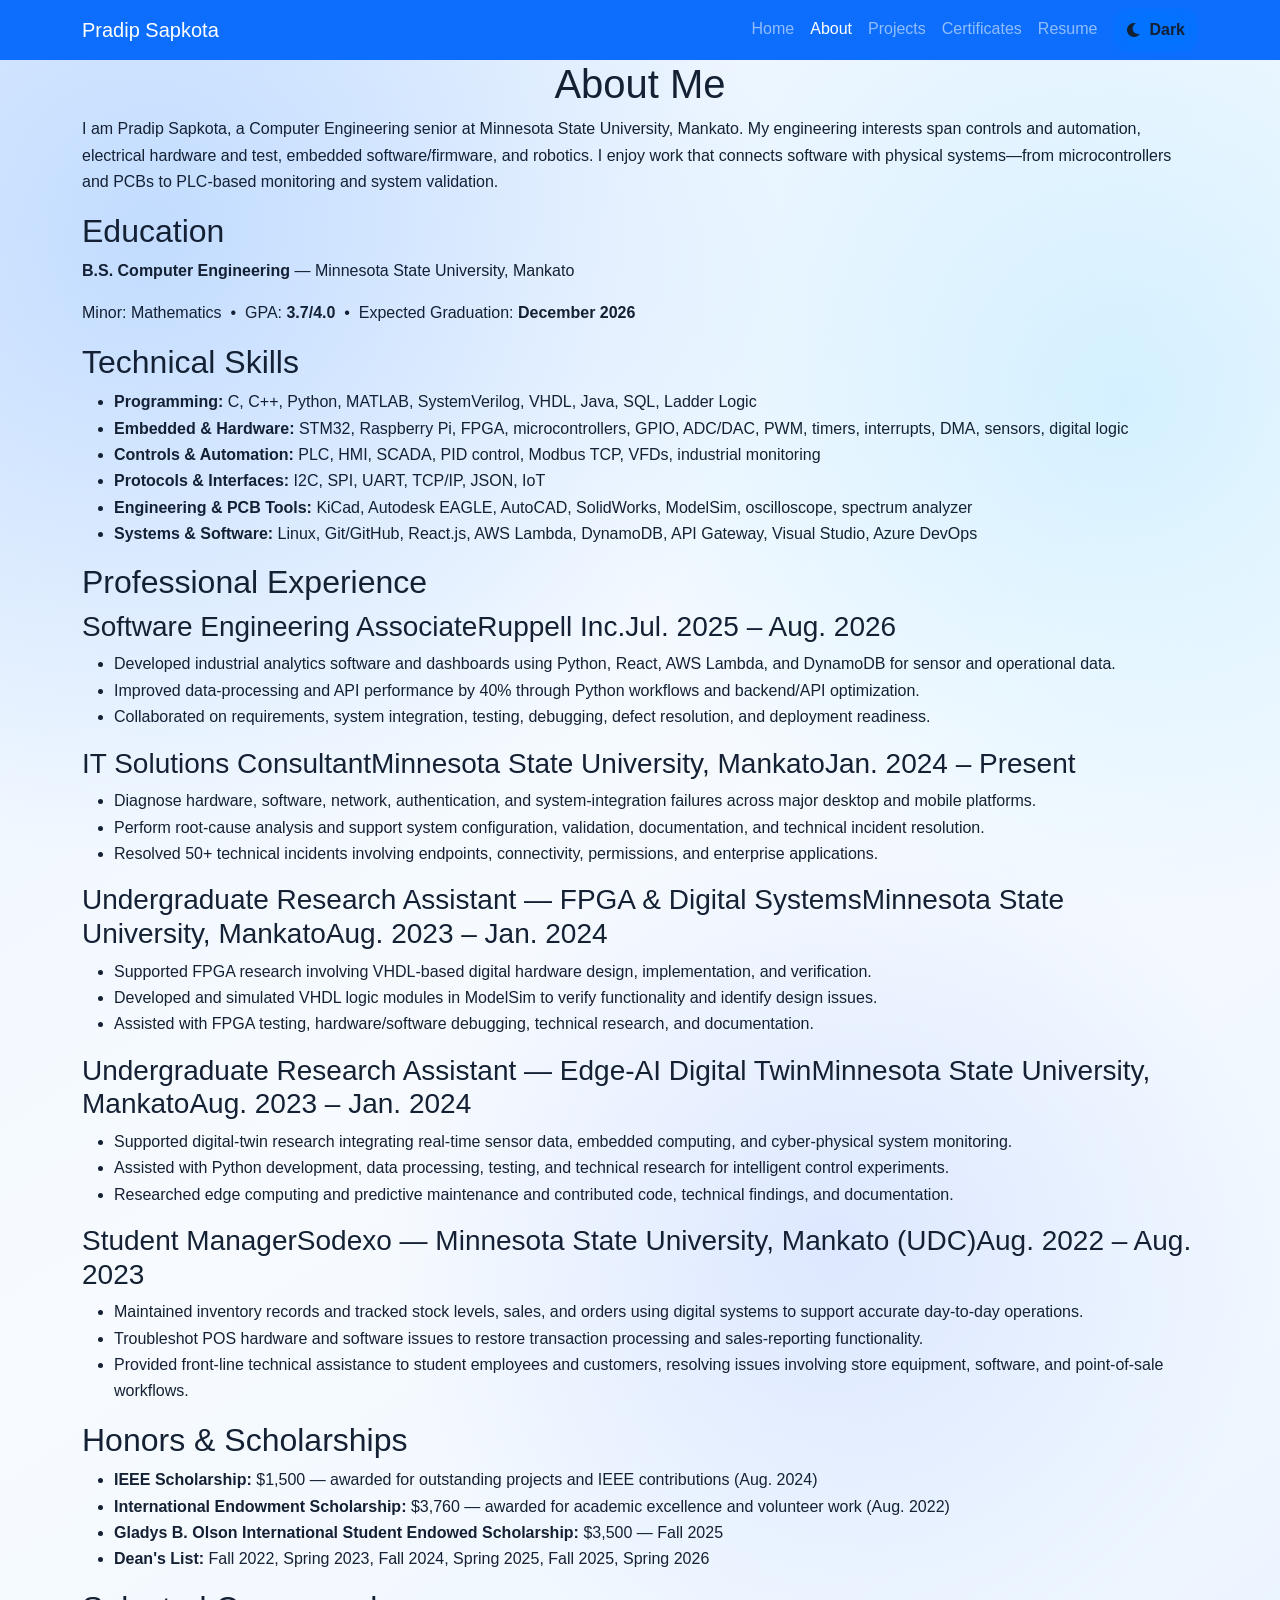
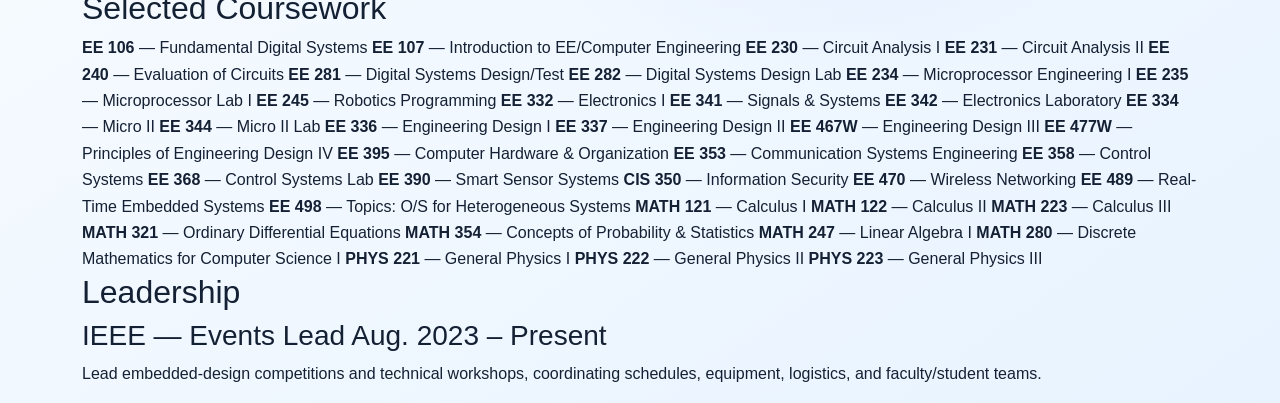
==== commit 3b0aa001: "updating coursework" ====
--- a/about.html
+++ b/about.html
@@ -23,6 +23,10 @@
     document.documentElement.setAttribute('data-theme', saved || preferred);
   })();
   </script>
+    <link rel="icon" href="favicon.ico" sizes="any">
+    <link rel="icon" type="image/png" sizes="32x32" href="favicon-32x32.png">
+    <link rel="icon" type="image/png" sizes="16x16" href="favicon-16x16.png">
+    <link rel="apple-touch-icon" href="apple-touch-icon.png">
 </head><body>
 <nav class="navbar navbar-expand-lg navbar-dark bg-primary"><div class="container"><a class="navbar-brand" href="index.html">Pradip Sapkota</a><button class="navbar-toggler" type="button" data-bs-toggle="collapse" data-bs-target="#navbarNav"><span class="navbar-toggler-icon"></span></button><div class="collapse navbar-collapse" id="navbarNav"><ul class="navbar-nav ms-auto"><li class="nav-item"><a class="nav-link" href="index.html">Home</a></li><li class="nav-item"><a class="nav-link active" href="about.html">About</a></li><li class="nav-item"><a class="nav-link" href="projects.html">Projects</a></li><li class="nav-item"><a class="nav-link" href="certificates.html">Certificates</a></li><li class="nav-item"><a class="nav-link" href="resume.html">Resume</a></li><li class="nav-item ms-lg-2 d-flex align-items-center"><button id="theme-toggle" class="theme-toggle" type="button" aria-label="Switch color theme" title="Switch color theme"><i class="fas fa-moon" aria-hidden="true"></i><span class="theme-label">Dark</span></button></li></ul></div></div></nav>
 <section class="about"><div class="container"><h1 class="text-center">About Me</h1>
--- a/styles.css
+++ b/styles.css
@@ -1,134 +1,1485 @@
-:root{--ink:#172033;--muted:#5b6473;--blue:#0b5ed7;--soft:#f5f8fc;--line:#dce4ef}*{box-sizing:border-box}body{margin:0;background:#fff;color:var(--ink);font-family:Inter,Arial,sans-serif}.navbar{background:#0b4f9c!important;box-shadow:0 2px 10px rgba(0,0,0,.08)}.navbar-brand{font-weight:700}.nav-link{color:#fff!important}.nav-link:hover,.nav-link.active{color:#dbeafe!important}.hero{padding:64px 20px 72px;max-width:980px;margin:auto;text-align:center}.profile-img{width:170px;height:170px;border-radius:50%;object-fit:cover;border:4px solid #fff;box-shadow:0 8px 30px rgba(23,32,51,.18);margin-bottom:24px}.eyebrow{font-size:.82rem!important;font-weight:700;letter-spacing:.09em;color:var(--blue)!important;margin-bottom:8px!important}.hero h1,.about h1,.projects h1,.resume h1{font-size:2.5rem;font-weight:800;color:var(--ink)}.hero h2{font-size:1.35rem;color:#344054;margin:12px auto 22px}.lead-copy{font-size:1.15rem;max-width:820px;margin:auto;color:#344054;line-height:1.7}.description{max-width:820px;margin:22px auto;color:var(--muted);line-height:1.7}.quick-facts{display:flex;justify-content:center;gap:10px;flex-wrap:wrap;margin:22px 0}.quick-facts span,.tag{background:#eaf2ff;color:#0b4f9c;border-radius:999px;padding:7px 12px;font-size:.88rem;font-weight:700}.social-links{display:flex;justify-content:center;gap:10px;flex-wrap:wrap;margin-top:28px}.about,.projects,.resume{padding:55px 20px 70px;max-width:1050px;margin:auto}.about h1,.projects h1,.resume h1{text-align:center;margin-bottom:30px}.about-box,.project{background:#fff;border:1px solid var(--line);border-radius:14px;padding:24px;margin-bottom:20px;box-shadow:0 8px 24px rgba(23,32,51,.06)}.about-box h2,.project h2{font-size:1.35rem;font-weight:750;margin-bottom:14px}.about-box h3{font-size:1.05rem;font-weight:700;margin-top:20px}.about-box h3 span{float:right;font-weight:500;color:var(--muted);font-size:.92rem}.about-box p,.about-box li,.project p,.project li{color:#3d4654;line-height:1.65}.about-box ul,.project ul{padding-left:22px}.course-grid{display:grid;grid-template-columns:repeat(2,minmax(0,1fr));gap:9px 18px}.course-grid span{background:var(--soft);border-radius:8px;padding:9px 11px;color:#3d4654}.section-intro{text-align:center;color:var(--muted);margin:-16px auto 30px}.project .tag{display:inline-block;margin-bottom:12px}.resume{text-align:center}.resume iframe{border:1px solid var(--line);border-radius:10px;box-shadow:0 8px 24px rgba(23,32,51,.08)}@media(max-width:700px){.hero h1,.about h1,.projects h1,.resume h1{font-size:2rem}.hero{padding-top:42px}.course-grid{grid-template-columns:1fr}.about-box h3 span{float:none;display:block;margin-top:4px}.resume iframe{height:650px}}
-
-/* Experience hierarchy */
-.experience-entry{margin:0 0 26px}.experience-entry:last-child{margin-bottom:0}.experience-entry h3{display:grid;grid-template-columns:minmax(0,1.25fr) minmax(0,1fr) auto;gap:10px 18px;align-items:baseline;margin-bottom:10px}.experience-entry .role-title{font-weight:800;color:var(--ink);font-size:1.08rem}.experience-entry .company-name{font-family:Georgia,"Times New Roman",serif;font-weight:600;font-style:italic;color:#334155;font-size:1rem}.experience-entry .experience-date{float:none;font-family:"Courier New",monospace;font-weight:700;color:var(--blue);font-size:.88rem;white-space:nowrap}.course-grid span{display:block}.course-grid strong{color:#0b4f9c}@media(max-width:700px){.experience-entry h3{grid-template-columns:1fr;gap:2px}.experience-entry .experience-date{display:block;margin-top:2px}}
-
-/* Experience layout fix */
-.experience-entry h3 span{float:none!important;display:block;margin:0!important}.experience-entry h3{display:grid!important;grid-template-columns:minmax(0,1.25fr) minmax(0,1fr) auto;gap:10px 18px;align-items:baseline;margin:0 0 10px}.experience-entry .role-title{grid-column:1}.experience-entry .company-name{grid-column:2}.experience-entry .experience-date{grid-column:3;text-align:right}.experience-entry ul{clear:both;margin-top:8px}@media(max-width:700px){.experience-entry h3{grid-template-columns:1fr!important;gap:3px}.experience-entry .role-title,.experience-entry .company-name,.experience-entry .experience-date{grid-column:1;text-align:left}}
-
-
-/* Light / dark theme toggle */
-:root{color-scheme:light;--page:#ffffff;--card:#ffffff;--ink:#172033;--muted:#5b6473;--soft:#f5f8fc;--line:#dce4ef;--nav:#0b4f9c;--copy:#3d4654;--subhead:#344054;--chip:#eaf2ff;--chip-ink:#0b4f9c;--shadow:rgba(23,32,51,.08)}
-html[data-theme="dark"]{color-scheme:dark;--page:#0b1120;--card:#111827;--ink:#f3f4f6;--muted:#aeb8c8;--soft:#182235;--line:#2b3a52;--nav:#0a3567;--copy:#d2d8e2;--subhead:#d9e1ec;--chip:#17365f;--chip-ink:#bfdbfe;--shadow:rgba(0,0,0,.30)}
-body{background:var(--page);color:var(--ink);transition:background-color .2s ease,color .2s ease}.navbar{background:var(--nav)!important}.hero h1,.about h1,.projects h1,.resume h1{color:var(--ink)}.hero h2,.lead-copy{color:var(--subhead)}.description,.section-intro{color:var(--muted)}.about-box,.project{background:var(--card);border-color:var(--line);box-shadow:0 8px 24px var(--shadow)}.about-box p,.about-box li,.project p,.project li{color:var(--copy)}.course-grid span{background:var(--soft);color:var(--copy)}.quick-facts span,.tag{background:var(--chip);color:var(--chip-ink)}.experience-entry .role-title{color:var(--ink)}.experience-entry .company-name{color:var(--subhead)}.resume iframe{border-color:var(--line);box-shadow:0 8px 24px var(--shadow)}
-.theme-toggle{display:inline-flex;align-items:center;gap:7px;border:1px solid rgba(255,255,255,.55);background:rgba(255,255,255,.10);color:#fff;border-radius:999px;padding:6px 11px;font:inherit;font-size:.9rem;font-weight:650;cursor:pointer;transition:background .18s ease,border-color .18s ease,transform .18s ease}.theme-toggle:hover{background:rgba(255,255,255,.20);border-color:#fff}.theme-toggle:active{transform:translateY(1px)}.theme-toggle:focus-visible{outline:3px solid rgba(255,255,255,.55);outline-offset:2px}.theme-toggle i{width:14px;text-align:center}
-html[data-theme="dark"] .btn-outline-dark{color:#f3f4f6;border-color:#cbd5e1}html[data-theme="dark"] .btn-outline-dark:hover{color:#111827;background:#f3f4f6}html[data-theme="dark"] .btn-dark{background:#e5e7eb;border-color:#e5e7eb;color:#111827}html[data-theme="dark"] a:not(.btn):not(.nav-link):not(.navbar-brand){color:#8ec5ff}
-@media(max-width:991px){.theme-toggle{margin:8px 0 4px}}
-
-
-/* v8: true dark-mode surface overrides (loaded after Bootstrap) */
-html,body{min-height:100%;background-color:var(--page)!important;color:var(--ink)!important}
-html[data-theme="dark"],html[data-theme="dark"] body{background:#0b1120!important;color:#f3f4f6!important}
-html[data-theme="dark"] .hero,html[data-theme="dark"] .about,html[data-theme="dark"] .projects,html[data-theme="dark"] .resume,html[data-theme="dark"] main{background:transparent!important}
-html[data-theme="dark"] .text-dark{color:#f3f4f6!important}
-html[data-theme="dark"] .text-muted{color:#aeb8c8!important}
-html[data-theme="dark"] .bg-white,html[data-theme="dark"] .bg-light{background-color:#111827!important}
-html[data-theme="dark"] .card{background-color:#111827!important;color:#f3f4f6!important;border-color:#2b3a52!important}
-html[data-theme="dark"] .btn-outline-primary{color:#8ec5ff;border-color:#60a5fa}
-html[data-theme="dark"] .btn-outline-primary:hover{background:#2563eb;color:#fff}
-html[data-theme="dark"] .profile-img{border-color:#334155;box-shadow:0 8px 30px rgba(0,0,0,.45)}
-
-
-/* v9: consistent full-page dark theme on every page */
-html[data-theme="dark"] body,
-html[data-theme="dark"] section,
-html[data-theme="dark"] .about,
-html[data-theme="dark"] .projects,
-html[data-theme="dark"] .resume,
-html[data-theme="dark"] .hero,
-html[data-theme="dark"] main {
-  background-color:#0b1120 !important;
-  color:#f3f4f6 !important;
-}
-html[data-theme="dark"] .container { color:#f3f4f6; }
-html[data-theme="dark"] .about h1,
-html[data-theme="dark"] .projects h1,
-html[data-theme="dark"] .resume h1,
-html[data-theme="dark"] .about-box h2,
-html[data-theme="dark"] .about-box h3,
-html[data-theme="dark"] .project h2,
-html[data-theme="dark"] .project h3 {
-  color:#f3f4f6 !important;
-}
-html[data-theme="dark"] .about-box,
-html[data-theme="dark"] .project {
-  background:#111827 !important;
-  border:1px solid #334155 !important;
-  color:#f3f4f6 !important;
-  box-shadow:0 8px 24px rgba(0,0,0,.28) !important;
-}
-html[data-theme="dark"] .about-box p,
-html[data-theme="dark"] .about-box li,
-html[data-theme="dark"] .project p,
-html[data-theme="dark"] .project li,
-html[data-theme="dark"] .course-grid span {
-  color:#dbe4f0 !important;
-}
-html[data-theme="dark"] .about-box strong,
-html[data-theme="dark"] .project strong { color:#f8fafc !important; }
-html[data-theme="dark"] .experience-entry .role-title { color:#f8fafc !important; }
-html[data-theme="dark"] .experience-entry .company-name { color:#dbe4f0 !important; }
-html[data-theme="dark"] .experience-entry .experience-date { color:#60a5fa !important; }
-html[data-theme="dark"] .course-grid span {
-  background:#182235 !important;
-  border:1px solid #2b3a52;
-}
-html[data-theme="dark"] .course-grid strong { color:#93c5fd !important; }
-html[data-theme="dark"] .section-intro { color:#b8c3d4 !important; }
-
-/* v10: softer layered surfaces in both themes */
-:root{
-  --page:#f4f8fd;
-  --card:#ffffff;
-  --soft:#edf4fd;
-  --line:#cddced;
-  --shadow:rgba(30,64,105,.09);
-}
-body{background:linear-gradient(180deg,#f8fbff 0%,var(--page) 100%)!important;}
-.about-box,.project{
-  background:var(--card)!important;
-  border:1px solid var(--line)!important;
-  box-shadow:0 8px 24px var(--shadow)!important;
-}
-/* Give major About-page cards a subtle blue wash rather than pure white */
-.about .about-box{background:linear-gradient(145deg,#ffffff 0%,#f5f9ff 100%)!important;}
-.course-grid span{
-  background:#eaf2fb!important;
-  border:1px solid #d9e7f6!important;
-}
-html[data-theme="dark"]{
-  --page:#0b1120;
-  --card:#111b2c;
-  --soft:#17243a;
-  --line:#2d405b;
-  --shadow:rgba(0,0,0,.28);
-}
-html[data-theme="dark"] body{background:linear-gradient(180deg,#09101d 0%,#0b1120 100%)!important;}
-html[data-theme="dark"] .about .about-box,
-html[data-theme="dark"] .project{
-  background:linear-gradient(145deg,#111b2c 0%,#101827 100%)!important;
-  border:1px solid #31445f!important;
-  box-shadow:0 8px 24px rgba(0,0,0,.25)!important;
-}
-html[data-theme="dark"] .course-grid span{
-  background:#172640!important;
-  border:1px solid #2e4668!important;
-}
-
-
-/* v12: scalable certificates section */
-.certificate-grid{display:grid;grid-template-columns:repeat(auto-fit,minmax(300px,1fr));gap:16px;margin-top:12px}
-.certificate-card{display:flex;flex-direction:column;justify-content:space-between;gap:18px;padding:20px 22px;border-radius:14px;background:#eaf2fb;border:1px solid #d9e7f6}
-.certificate-provider{display:inline-block;margin-bottom:8px;color:#0b5cab;font-size:.82rem;font-weight:800;letter-spacing:.06em;text-transform:uppercase}
-.certificate-card h3{margin:0 0 9px!important;font-size:1.05rem!important;line-height:1.45;color:#172033!important}
-.certificate-meta,.certificate-skills{margin:5px 0!important;color:#46566d!important}
-.certificate-link{align-self:flex-start;display:inline-flex;align-items:center;gap:8px;padding:9px 13px;border-radius:9px;background:#0d6efd;color:#fff!important;text-decoration:none;font-weight:700;transition:transform .15s ease,background .15s ease}
-.certificate-link:hover{background:#0b5ed7;transform:translateY(-1px)}
-html[data-theme="dark"] .certificate-card{background:#172640!important;border:1px solid #2e4668!important}
-html[data-theme="dark"] .certificate-provider{color:#7db7ff!important}
-html[data-theme="dark"] .certificate-card h3{color:#f8fafc!important}
-html[data-theme="dark"] .certificate-meta,html[data-theme="dark"] .certificate-skills{color:#c8d4e5!important}
-@media(max-width:575px){.certificate-grid{grid-template-columns:1fr}.certificate-card{padding:17px}}
-
-.certificate-intro{margin:0 0 18px!important;color:#46566d!important}
-html[data-theme="dark"] .certificate-intro{color:#c8d4e5!important}
+*{box-sizing:border-box}html{scroll-behavior:smooth;scroll-padding-top:78px}
+:root{--bg:#f3f7fc;--surface:#fff;--surface2:#eaf2fd;--text:#142033;--muted:#5b6b82;--line:#cfdded;--accent:#0d6efd;--accent2:#174a83;--shadow:0 14px 38px rgba(25,55,95,.10)}
+html[data-theme="dark"]{--bg:#09111f;--surface:#101b2d;--surface2:#162642;--text:#f3f7ff;--muted:#b7c6dc;--line:#2d4262;--accent:#4c9aff;--accent2:#82b9ff;--shadow:0 16px 40px rgba(0,0,0,.28)}
+body{margin:0;background:var(--bg);color:var(--text);font-family:Inter,Segoe UI,Arial,sans-serif;line-height:1.65;transition:.25s}
+a{color:inherit}.topnav{position:fixed;inset:0 0 auto;z-index:1000;background:color-mix(in srgb,var(--surface) 92%,transparent);border-bottom:1px solid var(--line);backdrop-filter:blur(14px)}
+.nav-inner{max-width:1240px;margin:auto;height:72px;padding:0 24px;display:flex;align-items:center;justify-content:space-between}.brand{display:flex;align-items:center;gap:10px;text-decoration:none;font-weight:800}.brand-mark{display:grid;place-items:center;width:36px;height:36px;border-radius:10px;background:var(--accent);color:white}.nav-links{display:flex;align-items:center;gap:20px}.nav-links a{text-decoration:none;font-weight:650;font-size:.94rem}.nav-links a:hover{color:var(--accent)}.resume-link{border:1px solid var(--line);padding:7px 12px;border-radius:9px}.theme-toggle,.menu-toggle{border:1px solid var(--line);background:var(--surface2);color:var(--text);border-radius:999px;padding:8px 12px;font-weight:700}.theme-toggle{display:flex;gap:7px;align-items:center}.menu-toggle{display:none}
+.section{max-width:1240px;margin:auto;padding:104px 28px}.section.alt{max-width:none;padding-left:max(28px,calc((100% - 1184px)/2));padding-right:max(28px,calc((100% - 1184px)/2));background:color-mix(in srgb,var(--surface2) 42%,var(--bg))}
+.hero{min-height:100vh;display:grid;align-items:center;padding-top:110px}.hero-grid{display:grid;grid-template-columns:1.12fr .88fr;gap:70px;align-items:center}.kicker{color:var(--accent);font-weight:850;letter-spacing:.14em;font-size:.83rem;margin:0 0 8px}.hero h1{font-size:clamp(3.4rem,7vw,6.7rem);line-height:.92;margin:0 0 22px;letter-spacing:-.055em}.hero h1 span{color:var(--accent)}.role-strip{display:inline-block;background:var(--text);color:var(--bg);padding:8px 13px;font-weight:750;margin-bottom:22px}.role-strip b{color:var(--accent)}.hero-text{max-width:720px;font-size:1.12rem;color:var(--muted)}.hero-actions{display:flex;flex-wrap:wrap;gap:11px;margin-top:26px}.btn{display:inline-flex;align-items:center;gap:8px;padding:10px 16px;border:1px solid var(--line);border-radius:10px;text-decoration:none;font-weight:750;background:var(--surface);color:var(--text)}.btn:hover{transform:translateY(-2px);box-shadow:var(--shadow)}.btn.primary{background:var(--accent);border-color:var(--accent);color:white}.quick-facts{display:flex;gap:10px;flex-wrap:wrap;margin-top:22px}.quick-facts span,.badges span{background:var(--surface2);border:1px solid var(--line);border-radius:999px;padding:5px 10px;font-size:.84rem;font-weight:700;color:var(--accent2)}
+.hero-visual{position:relative;min-height:520px;display:grid;place-items:center}.portrait-frame{width:min(390px,78vw);aspect-ratio:1;border-radius:38% 62% 58% 42%/46% 40% 60% 54%;overflow:hidden;border:4px solid var(--surface);box-shadow:var(--shadow);position:relative;z-index:2}.portrait-frame img{width:100%;height:100%;object-fit:cover}.hero-visual:before,.hero-visual:after{content:"";position:absolute;border:2px solid var(--accent);width:330px;height:330px;transform:rotate(45deg);opacity:.4}.hero-visual:after{width:410px;height:410px;border-color:var(--line)}.floating-chip{position:absolute;z-index:3;background:var(--surface);border:1px solid var(--line);box-shadow:var(--shadow);padding:8px 12px;border-radius:9px;font-weight:800;color:var(--accent)}.chip-1{top:13%;left:6%}.chip-2{right:0;top:27%}.chip-3{left:2%;bottom:22%}.chip-4{right:8%;bottom:10%}
+.section-head{max-width:760px;margin-bottom:34px}.section-head h2,.contact-box h2{font-size:clamp(2rem,4vw,3.3rem);line-height:1.08;margin:0 0 10px;letter-spacing:-.035em}.section-head p:last-child{color:var(--muted)}.two-col{display:grid;grid-template-columns:1.2fr .8fr;gap:22px}.card,.timeline-card,.project-card,.certificate-card,.contact-box{background:var(--surface);border:1px solid var(--line);border-radius:18px;box-shadow:var(--shadow)}.card{padding:28px}.card h3,.project-card h3,.certificate-card h3{margin-top:0}.card>i{font-size:1.5rem;color:var(--accent);margin-bottom:12px}.skill-grid{display:grid;grid-template-columns:repeat(3,1fr);gap:18px}.skill-grid .card p{color:var(--muted);margin-bottom:0}
+.timeline{position:relative;margin-left:12px}.timeline:before{content:"";position:absolute;left:7px;top:0;bottom:0;width:2px;background:var(--line)}.timeline-item{position:relative;padding-left:42px;margin-bottom:22px}.dot{position:absolute;left:0;top:26px;width:16px;height:16px;border-radius:50%;background:var(--accent);box-shadow:0 0 0 5px var(--bg)}.timeline-card{padding:25px 28px}.job-head{display:flex;justify-content:space-between;gap:24px;align-items:flex-start}.job-head h3{margin:0}.job-head>span{color:var(--accent);font-weight:800;white-space:nowrap}.company{color:var(--muted);font-weight:700;margin:3px 0}.timeline-card ul,.project-card ul{padding-left:20px;margin-bottom:0}
+.project-grid{display:grid;grid-template-columns:repeat(2,1fr);gap:22px}.project-card{padding:28px;position:relative;overflow:hidden}.project-card:last-child{grid-column:1/-1}.project-icon{width:48px;height:48px;border-radius:12px;background:var(--surface2);display:grid;place-items:center;color:var(--accent);font-size:1.35rem;margin-bottom:18px}.tag{color:var(--accent);font-size:.78rem;font-weight:850;letter-spacing:.1em;text-transform:uppercase}.badges{display:flex;flex-wrap:wrap;gap:7px;margin:15px 0}.project-card li{color:var(--muted)}
+.certificate-card{display:grid;grid-template-columns:auto 1fr auto;gap:24px;align-items:center;padding:28px}.cert-icon{width:64px;height:64px;border-radius:15px;background:#0a66c2;color:#fff;display:grid;place-items:center;font-size:2rem}.certificate-card p{color:var(--muted)}.contact{text-align:center}.contact-box{padding:55px;max-width:900px;margin:auto}.centered{justify-content:center}footer{text-align:center;color:var(--muted);padding:30px}
+.reveal{opacity:0;transform:translateY(22px);transition:opacity .65s ease,transform .65s ease}.reveal.visible{opacity:1;transform:none}
+@media(max-width:900px){.menu-toggle{display:block}.nav-links{display:none;position:absolute;top:72px;left:0;right:0;background:var(--surface);border-bottom:1px solid var(--line);padding:18px 24px;flex-direction:column;align-items:stretch}.nav-links.open{display:flex}.hero-grid,.two-col{grid-template-columns:1fr}.hero-visual{min-height:430px}.skill-grid,.project-grid{grid-template-columns:1fr}.project-card:last-child{grid-column:auto}.job-head{flex-direction:column;gap:2px}.certificate-card{grid-template-columns:1fr}.section{padding:88px 20px}.section.alt{padding-left:20px;padding-right:20px}.hero h1{font-size:4rem}}
+@media(max-width:520px){.brand span:last-child{display:none}.hero h1{font-size:3.3rem}.hero-visual{min-height:360px}.portrait-frame{width:280px}.floating-chip{font-size:.76rem}.contact-box{padding:32px 20px}}
+
+
+/* Active section indicator */
+.nav-links a[href^="#"] {
+  position: relative;
+  transition: color .2s ease, background-color .2s ease, border-color .2s ease, transform .2s ease;
+}
+.nav-links a[href^="#"].active {
+  background: var(--accent);
+  color: #fff !important;
+  border-color: var(--accent);
+  border-radius: 10px;
+  padding: 7px 11px;
+  box-shadow: 0 6px 18px color-mix(in srgb, var(--accent) 28%, transparent);
+}
+.nav-links a[href^="#"].active:hover {
+  color: #fff !important;
+}
+
+
+/* Coursework — compact two-column cards */
+#coursework .section-head{
+  margin-bottom:28px;
+}
+
+#coursework .course-grid{
+  display:grid !important;
+  grid-template-columns:repeat(2,minmax(0,1fr)) !important;
+  gap:14px !important;
+}
+
+#coursework .course-item{
+  display:grid !important;
+  grid-template-columns:110px minmax(0,1fr) !important;
+  align-items:center !important;
+  gap:16px !important;
+  min-height:72px !important;
+  padding:16px 20px !important;
+  background:linear-gradient(
+    135deg,
+    var(--surface) 0%,
+    color-mix(in srgb,var(--surface2) 58%,var(--surface)) 100%
+  ) !important;
+  border:1px solid var(--line) !important;
+  border-radius:16px !important;
+  box-shadow:0 8px 22px rgba(25,55,95,.07) !important;
+  overflow:hidden;
+  position:relative;
+  transition:transform .2s ease,border-color .2s ease,box-shadow .2s ease;
+}
+
+#coursework .course-item::before{
+  content:"";
+  position:absolute;
+  inset:0 auto 0 0;
+  width:4px;
+  background:var(--accent);
+}
+
+#coursework .course-item:hover{
+  transform:translateY(-3px);
+  border-color:color-mix(in srgb,var(--accent) 55%,var(--line));
+  box-shadow:0 12px 28px rgba(25,55,95,.12) !important;
+}
+
+#coursework .course-item strong{
+  color:var(--accent) !important;
+  white-space:nowrap;
+  font-size:1rem !important;
+  font-weight:850;
+  letter-spacing:.01em;
+}
+
+#coursework .course-item span{
+  color:var(--text) !important;
+  font-size:.98rem;
+  line-height:1.35;
+}
+
+html[data-theme="dark"] #coursework .course-item{
+  background:linear-gradient(
+    135deg,
+    var(--surface) 0%,
+    color-mix(in srgb,var(--surface2) 72%,var(--surface)) 100%
+  ) !important;
+  border-color:var(--line) !important;
+  box-shadow:0 10px 26px rgba(0,0,0,.18) !important;
+}
+
+@media(max-width:900px){
+  #coursework .course-grid{
+    grid-template-columns:1fr !important;
+  }
+}
+
+@media(max-width:520px){
+  #coursework .course-item{
+    grid-template-columns:1fr !important;
+    gap:3px !important;
+    padding:14px 17px !important;
+  }
+}
+
+
+/* V15.4 — mobile width / overflow hardening */
+html, body {
+  width:100%;
+  max-width:100%;
+  overflow-x:hidden;
+}
+
+body {
+  min-width:0;
+}
+
+main, section, .section, .nav-inner,
+.hero-grid, .hero-copy, .hero-visual,
+.two-col, .skill-grid, .course-grid,
+.timeline, .timeline-item, .timeline-card,
+.project-grid, .project-card,
+.certificate-card, .contact-box {
+  min-width:0;
+  max-width:100%;
+}
+
+img, svg, video, iframe {
+  max-width:100%;
+  height:auto;
+}
+
+p, li, h1, h2, h3, span, a {
+  overflow-wrap:anywhere;
+}
+
+@media(max-width:900px){
+  .nav-inner{
+    width:100%;
+    padding-left:16px;
+    padding-right:16px;
+  }
+
+  .nav-links{
+    width:100%;
+    max-height:calc(100vh - 72px);
+    overflow-y:auto;
+    overflow-x:hidden;
+  }
+
+  .section,
+  .section.alt{
+    width:100%;
+    max-width:100%;
+    padding-left:18px;
+    padding-right:18px;
+  }
+
+  .hero{
+    min-height:auto;
+    padding-top:105px;
+    padding-bottom:72px;
+  }
+
+  .hero-grid{
+    width:100%;
+    gap:34px;
+  }
+
+  .hero-copy{
+    width:100%;
+  }
+
+  .hero h1{
+    font-size:clamp(2.9rem,14vw,4rem);
+    overflow-wrap:normal;
+  }
+
+  .role-strip{
+    max-width:100%;
+    white-space:normal;
+  }
+
+  .hero-visual{
+    width:100%;
+    min-height:390px;
+    overflow:hidden;
+  }
+
+  .hero-visual:before{
+    width:min(280px,72vw);
+    height:min(280px,72vw);
+  }
+
+  .hero-visual:after{
+    width:min(340px,84vw);
+    height:min(340px,84vw);
+  }
+
+  .portrait-frame{
+    width:min(300px,76vw);
+  }
+
+  .floating-chip{
+    max-width:42vw;
+    white-space:normal;
+    text-align:center;
+  }
+
+  .two-col,
+  .skill-grid,
+  .project-grid,
+  #coursework .course-grid{
+    width:100%;
+    grid-template-columns:minmax(0,1fr) !important;
+  }
+
+  .card,
+  .timeline-card,
+  .project-card,
+  .certificate-card,
+  .contact-box,
+  #coursework .course-item{
+    width:100%;
+    max-width:100%;
+  }
+
+  .timeline{
+    margin-left:0;
+  }
+
+  .timeline-item{
+    padding-left:30px;
+  }
+
+  .timeline:before{
+    left:6px;
+  }
+
+  .dot{
+    left:-1px;
+  }
+
+  .job-head{
+    width:100%;
+  }
+
+  .job-head > span{
+    white-space:normal;
+  }
+}
+
+@media(max-width:520px){
+  .section,
+  .section.alt{
+    padding-left:14px;
+    padding-right:14px;
+  }
+
+  .card,
+  .timeline-card,
+  .project-card,
+  .certificate-card{
+    padding:20px 18px;
+    border-radius:15px;
+  }
+
+  .contact-box{
+    padding:28px 18px;
+  }
+
+  .hero-actions .btn{
+    flex:1 1 100%;
+    justify-content:center;
+  }
+
+  .quick-facts{
+    gap:7px;
+  }
+
+  .quick-facts span{
+    font-size:.78rem;
+  }
+
+  #coursework .course-item{
+    padding:14px 16px !important;
+  }
+}
+
+
+/* V15.5 — consistent interactive hover on content boxes only */
+.card,
+.skill-card,
+.timeline-card,
+.project-card,
+.certificate-card,
+.contact-box,
+#coursework .course-item {
+  transition:
+    transform .22s ease,
+    border-color .22s ease,
+    box-shadow .22s ease !important;
+}
+
+@media (hover:hover) and (pointer:fine) {
+  .card:hover,
+  .skill-card:hover,
+  .timeline-card:hover,
+  .project-card:hover,
+  .certificate-card:hover,
+  .contact-box:hover {
+    transform:translateY(-4px);
+    border-color:color-mix(in srgb,var(--accent) 48%,var(--line)) !important;
+    box-shadow:0 14px 32px rgba(25,55,95,.13) !important;
+  }
+
+  html[data-theme="dark"] .card:hover,
+  html[data-theme="dark"] .skill-card:hover,
+  html[data-theme="dark"] .timeline-card:hover,
+  html[data-theme="dark"] .project-card:hover,
+  html[data-theme="dark"] .certificate-card:hover,
+  html[data-theme="dark"] .contact-box:hover {
+    box-shadow:0 16px 34px rgba(0,0,0,.30) !important;
+  }
+}
+
+/* Touch devices should stay still when tapped. */
+@media (hover:none) {
+  .card:hover,
+  .skill-card:hover,
+  .timeline-card:hover,
+  .project-card:hover,
+  .certificate-card:hover,
+  .contact-box:hover,
+  #coursework .course-item:hover {
+    transform:none;
+  }
+}
+
+
+/* V15.6 TEST — cleaner mobile role strip */
+@media (max-width: 900px) {
+  .role-strip {
+    display: inline-flex;
+    flex-wrap: wrap;
+    width: fit-content;
+    max-width: 100%;
+    padding: 11px 16px;
+    border-radius: 16px;
+    background: color-mix(in srgb, #eaf3ff 88%, var(--surface));
+    border: 1px solid color-mix(in srgb, var(--accent) 18%, #dbe9fa);
+    box-shadow: 0 8px 22px rgba(25,55,95,.08);
+    line-height: 1.45;
+  }
+
+  html[data-theme="dark"] .role-strip {
+    background: color-mix(in srgb, #dcecff 12%, var(--surface));
+    border-color: color-mix(in srgb, var(--accent) 32%, var(--line));
+    box-shadow: 0 10px 24px rgba(0,0,0,.18);
+  }
+}
+
+@media (max-width: 520px) {
+  .role-strip {
+    padding: 10px 14px;
+    border-radius: 18px;
+    font-size: clamp(.88rem, 4vw, 1rem);
+  }
+}
+
+
+/* V15.7 TEST — definitive role-strip fix, all viewport sizes */
+.hero .role-strip {
+  display: inline-flex !important;
+  flex-wrap: wrap !important;
+  width: fit-content !important;
+  max-width: 100% !important;
+  padding: 10px 15px !important;
+  border-radius: 16px !important;
+  background: #e8f2ff !important;
+  border: 1px solid #bfd8f7 !important;
+  box-shadow: 0 8px 22px rgba(31, 93, 166, .10) !important;
+  color: #142033 !important;
+  line-height: 1.45 !important;
+}
+
+html[data-theme="dark"] .hero .role-strip {
+  background: rgba(31, 72, 124, .34) !important;
+  border-color: rgba(76, 154, 255, .36) !important;
+  color: #f3f7ff !important;
+  box-shadow: 0 9px 24px rgba(0, 0, 0, .18) !important;
+}
+
+@media (max-width: 520px) {
+  .hero .role-strip {
+    padding: 9px 13px !important;
+    border-radius: 18px !important;
+    font-size: .90rem !important;
+    gap: 0 !important;
+  }
+}
+
+
+/* =========================================================
+   V15.8 TEST — GLASS / TRANSLUCENT ENGINEERING THEME
+   Test-only visual layer inspired by the depth of the
+   accounting portfolio while retaining Pradip's blue identity.
+   ========================================================= */
+
+body {
+  background:
+    radial-gradient(circle at 84% 12%, rgba(76,154,255,.17), transparent 28%),
+    radial-gradient(circle at 8% 42%, rgba(55,112,194,.12), transparent 27%),
+    radial-gradient(circle at 70% 78%, rgba(88,139,216,.10), transparent 25%),
+    var(--bg) !important;
+  background-attachment: fixed !important;
+}
+
+/* Glass navigation */
+.topnav {
+  background: color-mix(in srgb, var(--bg) 70%, transparent) !important;
+  backdrop-filter: blur(20px) saturate(145%) !important;
+  -webkit-backdrop-filter: blur(20px) saturate(145%) !important;
+  border-bottom: 1px solid color-mix(in srgb, var(--accent) 20%, var(--line)) !important;
+  box-shadow: 0 8px 30px rgba(16,42,78,.08) !important;
+}
+
+/* Let alternating sections retain rhythm while becoming translucent. */
+.section.alt {
+  background:
+    linear-gradient(
+      135deg,
+      color-mix(in srgb, var(--surface2) 48%, transparent),
+      color-mix(in srgb, var(--bg) 62%, transparent)
+    ) !important;
+  border-top: 1px solid color-mix(in srgb, var(--accent) 8%, transparent);
+  border-bottom: 1px solid color-mix(in srgb, var(--accent) 8%, transparent);
+}
+
+/* Shared glass surface for real content boxes only. */
+.card,
+.skill-card,
+.timeline-card,
+.project-card,
+.certificate-card,
+.contact-box,
+#coursework .course-item {
+  background:
+    linear-gradient(
+      135deg,
+      color-mix(in srgb, var(--surface) 78%, transparent) 0%,
+      color-mix(in srgb, var(--surface2) 58%, transparent) 100%
+    ) !important;
+  border: 1px solid color-mix(in srgb, var(--accent) 22%, var(--line)) !important;
+  backdrop-filter: blur(16px) saturate(135%) !important;
+  -webkit-backdrop-filter: blur(16px) saturate(135%) !important;
+  box-shadow:
+    0 14px 38px rgba(25,55,95,.10),
+    inset 0 1px 0 rgba(255,255,255,.20) !important;
+}
+
+/* Hero role badge: translucent blue glass rather than a solid bar. */
+.hero .role-strip {
+  background: color-mix(in srgb, #dcecff 66%, transparent) !important;
+  border: 1px solid color-mix(in srgb, var(--accent) 34%, #dcecff) !important;
+  backdrop-filter: blur(14px) saturate(140%) !important;
+  -webkit-backdrop-filter: blur(14px) saturate(140%) !important;
+  box-shadow:
+    0 10px 28px rgba(31,93,166,.12),
+    inset 0 1px 0 rgba(255,255,255,.35) !important;
+}
+
+/* Buttons / quick facts / floating chips get lighter glass treatment. */
+.btn:not(.primary),
+.quick-facts span,
+.floating-chip,
+.theme-toggle,
+.resume-link {
+  background: color-mix(in srgb, var(--surface) 64%, transparent) !important;
+  border-color: color-mix(in srgb, var(--accent) 28%, var(--line)) !important;
+  backdrop-filter: blur(12px) saturate(130%) !important;
+  -webkit-backdrop-filter: blur(12px) saturate(130%) !important;
+}
+
+/* More dimensional hover, but still restrained. */
+@media (hover:hover) and (pointer:fine) {
+  .card:hover,
+  .skill-card:hover,
+  .timeline-card:hover,
+  .project-card:hover,
+  .certificate-card:hover,
+  .contact-box:hover,
+  #coursework .course-item:hover {
+    transform: translateY(-5px) !important;
+    border-color: color-mix(in srgb, var(--accent) 58%, var(--line)) !important;
+    box-shadow:
+      0 20px 45px rgba(25,55,95,.16),
+      inset 0 1px 0 rgba(255,255,255,.28) !important;
+  }
+}
+
+/* Dark mode is where the glass treatment becomes most visible. */
+html[data-theme="dark"] body {
+  background:
+    radial-gradient(circle at 84% 12%, rgba(76,154,255,.18), transparent 30%),
+    radial-gradient(circle at 10% 45%, rgba(34,85,155,.18), transparent 28%),
+    radial-gradient(circle at 68% 82%, rgba(50,105,181,.12), transparent 27%),
+    #07101d !important;
+}
+
+html[data-theme="dark"] .topnav {
+  background: rgba(8,17,31,.70) !important;
+  border-bottom-color: rgba(76,154,255,.18) !important;
+}
+
+html[data-theme="dark"] .card,
+html[data-theme="dark"] .skill-card,
+html[data-theme="dark"] .timeline-card,
+html[data-theme="dark"] .project-card,
+html[data-theme="dark"] .certificate-card,
+html[data-theme="dark"] .contact-box,
+html[data-theme="dark"] #coursework .course-item {
+  background:
+    linear-gradient(135deg, rgba(20,35,58,.72), rgba(16,29,49,.56)) !important;
+  border-color: rgba(76,154,255,.22) !important;
+  box-shadow:
+    0 18px 42px rgba(0,0,0,.25),
+    inset 0 1px 0 rgba(255,255,255,.055) !important;
+}
+
+html[data-theme="dark"] .hero .role-strip {
+  background: rgba(30,62,105,.44) !important;
+  border-color: rgba(76,154,255,.42) !important;
+  box-shadow:
+    0 12px 30px rgba(0,0,0,.22),
+    inset 0 1px 0 rgba(255,255,255,.07) !important;
+}
+
+html[data-theme="dark"] .btn:not(.primary),
+html[data-theme="dark"] .quick-facts span,
+html[data-theme="dark"] .floating-chip,
+html[data-theme="dark"] .theme-toggle,
+html[data-theme="dark"] .resume-link {
+  background: rgba(17,33,56,.58) !important;
+  border-color: rgba(76,154,255,.25) !important;
+}
+
+/* Mobile: preserve the fixed V15.7 width behavior. */
+@media (max-width:900px) {
+  body { background-attachment: scroll !important; }
+
+  .card,
+  .skill-card,
+  .timeline-card,
+  .project-card,
+  .certificate-card,
+  .contact-box,
+  #coursework .course-item {
+    backdrop-filter: blur(12px) saturate(125%) !important;
+    -webkit-backdrop-filter: blur(12px) saturate(125%) !important;
+  }
+}
+
+
+/* =========================================================
+   V16 FINAL — hero role badge spacing polish
+   ========================================================= */
+.hero .role-strip {
+  word-spacing: .10em !important;
+  letter-spacing: .005em !important;
+  padding-left: 16px !important;
+  padding-right: 16px !important;
+}
+@media (max-width:520px) {
+  .hero .role-strip {
+    word-spacing: .07em !important;
+    padding-left: 14px !important;
+    padding-right: 14px !important;
+  }
+}
+
+
+/* =========================================================
+   V16.1 FINAL — restore visible alternating section bands
+   ========================================================= */
+.section.alt {
+  background:
+    linear-gradient(
+      135deg,
+      color-mix(in srgb, var(--accent) 7%, var(--surface2)) 0%,
+      color-mix(in srgb, var(--surface2) 78%, var(--bg)) 55%,
+      color-mix(in srgb, var(--accent) 5%, var(--bg)) 100%
+    ) !important;
+  border-top: 1px solid color-mix(in srgb, var(--accent) 15%, var(--line)) !important;
+  border-bottom: 1px solid color-mix(in srgb, var(--accent) 15%, var(--line)) !important;
+}
+
+html[data-theme="dark"] .section.alt {
+  background:
+    linear-gradient(
+      135deg,
+      rgba(18,39,68,.82) 0%,
+      rgba(14,31,54,.76) 55%,
+      rgba(19,43,74,.78) 100%
+    ) !important;
+  border-top-color: rgba(76,154,255,.16) !important;
+  border-bottom-color: rgba(76,154,255,.16) !important;
+}
+
+/* Keep normal sections transparent so the contrast is unmistakable. */
+.section:not(.alt):not(.contact) {
+  background: transparent;
+}
+
+
+/* =========================================================
+   V16.2 FINAL — clearer Home → About → Skills section rhythm
+   ========================================================= */
+
+/* Home stays the deepest/navy section. */
+#home {
+  background:
+    radial-gradient(circle at 82% 28%, rgba(76,154,255,.12), transparent 30%),
+    linear-gradient(180deg, rgba(7,16,29,.18), rgba(7,16,29,.05)) !important;
+}
+
+/* About gets a clearly lighter blue-glass band. */
+#about.section.alt {
+  background:
+    linear-gradient(
+      135deg,
+      rgba(22,48,82,.90) 0%,
+      rgba(18,42,73,.86) 50%,
+      rgba(24,52,88,.88) 100%
+    ) !important;
+  border-top: 1px solid rgba(76,154,255,.20) !important;
+  border-bottom: 1px solid rgba(76,154,255,.20) !important;
+}
+
+/* Skills returns to the deeper base so the transition is obvious. */
+#skills {
+  background:
+    linear-gradient(
+      180deg,
+      rgba(8,18,32,.24),
+      rgba(8,18,32,.08)
+    ) !important;
+  border-top: 0 !important;
+}
+
+/* Light mode keeps the same alternating logic without becoming harsh. */
+html[data-theme="light"] #home {
+  background:
+    radial-gradient(circle at 82% 28%, rgba(76,154,255,.10), transparent 30%),
+    var(--bg) !important;
+}
+html[data-theme="light"] #about.section.alt {
+  background:
+    linear-gradient(
+      135deg,
+      rgba(226,239,255,.92),
+      rgba(237,245,255,.88)
+    ) !important;
+}
+html[data-theme="light"] #skills {
+  background: var(--bg) !important;
+}
+
+
+/* =========================================================
+   V17 TEST — PURE BLUE LIQUID GLASS
+   High-transparency / layered-glass visual experiment.
+   ========================================================= */
+
+:root {
+  --glass-edge: rgba(82, 159, 255, .28);
+  --glass-highlight: rgba(255, 255, 255, .34);
+  --glass-shadow: rgba(22, 62, 115, .14);
+}
+
+html[data-theme="dark"] {
+  --glass-edge: rgba(91, 167, 255, .30);
+  --glass-highlight: rgba(255, 255, 255, .085);
+  --glass-shadow: rgba(0, 0, 0, .30);
+}
+
+/* Ambient blue canvas visible THROUGH the transparent surfaces. */
+body,
+html[data-theme="dark"] body {
+  background:
+    radial-gradient(circle at 12% 12%, rgba(44,132,255,.25), transparent 29%),
+    radial-gradient(circle at 88% 18%, rgba(0,194,255,.16), transparent 25%),
+    radial-gradient(circle at 68% 52%, rgba(67,102,255,.18), transparent 30%),
+    radial-gradient(circle at 18% 78%, rgba(28,122,255,.16), transparent 28%),
+    linear-gradient(145deg, #07111f 0%, #0a1930 46%, #071321 100%) !important;
+  background-attachment: fixed !important;
+}
+
+/* Remove opaque section bands: the page itself becomes the backdrop. */
+#home,
+#about.section.alt,
+#skills,
+#coursework.section.alt,
+#experience,
+#projects.section.alt,
+#certificates,
+.section.alt,
+.section:not(.alt):not(.contact) {
+  background: transparent !important;
+  border-top-color: rgba(91,167,255,.08) !important;
+  border-bottom-color: rgba(91,167,255,.08) !important;
+}
+
+/* iPhone-inspired floating liquid-glass navigation capsule. */
+.topnav {
+  top: 12px !important;
+  left: 16px !important;
+  right: 16px !important;
+  width: calc(100% - 32px) !important;
+  border: 1px solid rgba(133,190,255,.24) !important;
+  border-radius: 24px !important;
+  background:
+    linear-gradient(135deg, rgba(24,53,91,.48), rgba(11,31,57,.34)) !important;
+  backdrop-filter: blur(28px) saturate(185%) contrast(105%) !important;
+  -webkit-backdrop-filter: blur(28px) saturate(185%) contrast(105%) !important;
+  box-shadow:
+    0 18px 50px rgba(0,0,0,.24),
+    inset 0 1px 0 rgba(255,255,255,.12),
+    inset 0 -1px 0 rgba(91,167,255,.08) !important;
+  overflow: visible !important;
+}
+
+.topnav::before {
+  content: "";
+  position: absolute;
+  inset: 1px 12% auto;
+  height: 1px;
+  background: linear-gradient(90deg, transparent, rgba(255,255,255,.28), transparent);
+  pointer-events: none;
+}
+
+.nav-inner {
+  min-height: 62px !important;
+}
+
+/* Glass navigation items. */
+.nav-links a,
+.theme-toggle,
+.resume-link {
+  border: 1px solid transparent !important;
+  background: transparent !important;
+  backdrop-filter: blur(14px) saturate(150%) !important;
+  -webkit-backdrop-filter: blur(14px) saturate(150%) !important;
+}
+
+.nav-links a:hover,
+.theme-toggle:hover,
+.resume-link:hover {
+  background: rgba(76,154,255,.12) !important;
+  border-color: rgba(111,177,255,.22) !important;
+  box-shadow: inset 0 1px 0 rgba(255,255,255,.08) !important;
+}
+
+.nav-links a[href^="#"].active {
+  background:
+    linear-gradient(135deg, rgba(91,167,255,.82), rgba(45,124,239,.60)) !important;
+  border: 1px solid rgba(174,216,255,.42) !important;
+  box-shadow:
+    0 8px 24px rgba(41,120,230,.28),
+    inset 0 1px 0 rgba(255,255,255,.34) !important;
+}
+
+/* True translucent cards — much more transparent than V16. */
+.card,
+.skill-card,
+.timeline-card,
+.project-card,
+.certificate-card,
+.contact-box,
+#coursework .course-item {
+  position: relative;
+  overflow: hidden;
+  background:
+    linear-gradient(
+      135deg,
+      rgba(31,62,101,.36) 0%,
+      rgba(16,38,69,.24) 55%,
+      rgba(35,73,118,.27) 100%
+    ) !important;
+  border: 1px solid var(--glass-edge) !important;
+  backdrop-filter: blur(24px) saturate(175%) !important;
+  -webkit-backdrop-filter: blur(24px) saturate(175%) !important;
+  box-shadow:
+    0 20px 55px var(--glass-shadow),
+    inset 0 1px 0 var(--glass-highlight),
+    inset 0 -1px 0 rgba(67,139,230,.08) !important;
+}
+
+/* Specular liquid-glass highlight across card tops. */
+.card::after,
+.skill-card::after,
+.timeline-card::after,
+.project-card::after,
+.certificate-card::after,
+.contact-box::after,
+#coursework .course-item::after {
+  content: "";
+  position: absolute;
+  pointer-events: none;
+  inset: 0;
+  border-radius: inherit;
+  background:
+    linear-gradient(120deg,
+      rgba(255,255,255,.08) 0%,
+      transparent 20%,
+      transparent 72%,
+      rgba(76,154,255,.055) 100%);
+}
+
+/* Hero role badge as a true glass capsule. */
+.hero .role-strip {
+  background:
+    linear-gradient(135deg, rgba(61,126,207,.30), rgba(25,61,105,.22)) !important;
+  border: 1px solid rgba(107,177,255,.38) !important;
+  backdrop-filter: blur(24px) saturate(185%) !important;
+  -webkit-backdrop-filter: blur(24px) saturate(185%) !important;
+  box-shadow:
+    0 14px 36px rgba(0,0,0,.18),
+    inset 0 1px 0 rgba(255,255,255,.15) !important;
+}
+
+/* Glass controls/chips. */
+.btn:not(.primary),
+.quick-facts span,
+.floating-chip {
+  background:
+    linear-gradient(135deg, rgba(29,61,101,.40), rgba(14,35,64,.28)) !important;
+  border: 1px solid rgba(91,167,255,.28) !important;
+  backdrop-filter: blur(20px) saturate(175%) !important;
+  -webkit-backdrop-filter: blur(20px) saturate(175%) !important;
+  box-shadow:
+    0 10px 28px rgba(0,0,0,.13),
+    inset 0 1px 0 rgba(255,255,255,.10) !important;
+}
+
+/* Primary button gets a blue translucent luminous surface. */
+.btn.primary {
+  background:
+    linear-gradient(135deg, rgba(76,154,255,.94), rgba(40,119,235,.80)) !important;
+  border: 1px solid rgba(174,216,255,.40) !important;
+  box-shadow:
+    0 13px 32px rgba(42,123,238,.28),
+    inset 0 1px 0 rgba(255,255,255,.30) !important;
+}
+
+/* Stronger, fluid hover response. */
+@media (hover:hover) and (pointer:fine) {
+  .card:hover,
+  .skill-card:hover,
+  .timeline-card:hover,
+  .project-card:hover,
+  .certificate-card:hover,
+  .contact-box:hover,
+  #coursework .course-item:hover {
+    transform: translateY(-6px) scale(1.006) !important;
+    background:
+      linear-gradient(135deg, rgba(42,82,132,.44), rgba(19,47,84,.30)) !important;
+    border-color: rgba(103,176,255,.50) !important;
+    box-shadow:
+      0 26px 64px rgba(0,0,0,.25),
+      0 0 32px rgba(57,135,238,.08),
+      inset 0 1px 0 rgba(255,255,255,.15) !important;
+  }
+
+  .floating-chip:hover,
+  .quick-facts span:hover,
+  .btn:not(.primary):hover {
+    background: rgba(55,107,174,.38) !important;
+    border-color: rgba(112,183,255,.48) !important;
+  }
+}
+
+/* Light mode: frosted clear blue glass rather than opaque white. */
+html[data-theme="light"] body {
+  background:
+    radial-gradient(circle at 12% 12%, rgba(67,145,255,.25), transparent 30%),
+    radial-gradient(circle at 88% 20%, rgba(80,202,255,.20), transparent 27%),
+    radial-gradient(circle at 65% 62%, rgba(108,141,255,.16), transparent 30%),
+    linear-gradient(145deg, #e9f3ff 0%, #f7fbff 48%, #e8f3ff 100%) !important;
+}
+
+html[data-theme="light"] .topnav {
+  background:
+    linear-gradient(135deg, rgba(255,255,255,.56), rgba(221,238,255,.40)) !important;
+  border-color: rgba(74,139,222,.22) !important;
+  box-shadow:
+    0 16px 46px rgba(45,92,145,.13),
+    inset 0 1px 0 rgba(255,255,255,.82) !important;
+}
+
+html[data-theme="light"] .card,
+html[data-theme="light"] .skill-card,
+html[data-theme="light"] .timeline-card,
+html[data-theme="light"] .project-card,
+html[data-theme="light"] .certificate-card,
+html[data-theme="light"] .contact-box,
+html[data-theme="light"] #coursework .course-item {
+  background:
+    linear-gradient(135deg, rgba(255,255,255,.54), rgba(221,238,255,.34)) !important;
+  border-color: rgba(67,132,216,.20) !important;
+  box-shadow:
+    0 18px 48px rgba(46,91,145,.10),
+    inset 0 1px 0 rgba(255,255,255,.88) !important;
+}
+
+html[data-theme="light"] .hero .role-strip,
+html[data-theme="light"] .btn:not(.primary),
+html[data-theme="light"] .quick-facts span,
+html[data-theme="light"] .floating-chip {
+  background:
+    linear-gradient(135deg, rgba(255,255,255,.56), rgba(218,237,255,.40)) !important;
+  border-color: rgba(65,135,225,.24) !important;
+  box-shadow:
+    0 12px 30px rgba(45,92,145,.09),
+    inset 0 1px 0 rgba(255,255,255,.82) !important;
+}
+
+/* Mobile: floating glass nav remains contained and page stays width-safe. */
+@media(max-width:900px) {
+  body { background-attachment: scroll !important; }
+
+  .topnav {
+    top: 8px !important;
+    left: 8px !important;
+    right: 8px !important;
+    width: calc(100% - 16px) !important;
+    border-radius: 20px !important;
+  }
+
+  .nav-links {
+    background:
+      linear-gradient(135deg, rgba(14,36,66,.88), rgba(10,28,52,.82)) !important;
+    border: 1px solid rgba(91,167,255,.22) !important;
+    border-radius: 18px !important;
+    backdrop-filter: blur(28px) saturate(180%) !important;
+    -webkit-backdrop-filter: blur(28px) saturate(180%) !important;
+    box-shadow: 0 22px 54px rgba(0,0,0,.30) !important;
+    padding: 12px !important;
+  }
+
+  html[data-theme="light"] .nav-links {
+    background: rgba(239,247,255,.88) !important;
+  }
+
+  .card,
+  .skill-card,
+  .timeline-card,
+  .project-card,
+  .certificate-card,
+  .contact-box,
+  #coursework .course-item {
+    backdrop-filter: blur(18px) saturate(155%) !important;
+    -webkit-backdrop-filter: blur(18px) saturate(155%) !important;
+  }
+}
+
+/* Respect users who request reduced transparency. */
+@media (prefers-reduced-transparency: reduce) {
+  .topnav,
+  .card,
+  .skill-card,
+  .timeline-card,
+  .project-card,
+  .certificate-card,
+  .contact-box,
+  #coursework .course-item,
+  .hero .role-strip,
+  .btn:not(.primary),
+  .quick-facts span,
+  .floating-chip {
+    backdrop-filter: none !important;
+    -webkit-backdrop-filter: none !important;
+  }
+}
+
+
+/* V17.1 TEST — rounded liquid-glass nav hover/active states */
+.nav-links a,
+.nav-links a[href^="#"],
+.resume-link,
+.theme-toggle {
+  border-radius: 14px !important;
+}
+
+.nav-links a:hover,
+.nav-links a:focus-visible,
+.resume-link:hover,
+.resume-link:focus-visible,
+.theme-toggle:hover,
+.theme-toggle:focus-visible {
+  border-radius: 14px !important;
+}
+
+.nav-links a[href^="#"].active {
+  border-radius: 14px !important;
+}
+
+
+/* =========================================================
+   V17.2 TEST — keep pure liquid glass + restore section rhythm
+   ========================================================= */
+
+/* Normal sections remain deep/transparent over the ambient canvas. */
+#home,
+#skills,
+#experience,
+#certificates {
+  background:
+    linear-gradient(135deg,
+      rgba(6,18,34,.16),
+      rgba(9,27,49,.08)) !important;
+}
+
+/* Alternating sections receive a brighter translucent blue wash.
+   Still transparent enough for the ambient liquid-glass backdrop. */
+#about.section.alt,
+#coursework.section.alt,
+#projects.section.alt {
+  background:
+    linear-gradient(135deg,
+      rgba(30,78,132,.34) 0%,
+      rgba(22,62,109,.27) 52%,
+      rgba(34,88,146,.31) 100%) !important;
+  border-top: 1px solid rgba(95,170,255,.17) !important;
+  border-bottom: 1px solid rgba(95,170,255,.17) !important;
+  backdrop-filter: blur(5px) saturate(115%) !important;
+  -webkit-backdrop-filter: blur(5px) saturate(115%) !important;
+}
+
+/* Contact gets a subtle final-band treatment. */
+#contact {
+  background:
+    linear-gradient(135deg,
+      rgba(9,26,48,.18),
+      rgba(14,39,70,.13)) !important;
+  border-top: 1px solid rgba(95,170,255,.10) !important;
+}
+
+/* Light mode uses the same alternating rhythm with frosted blue washes. */
+html[data-theme="light"] #home,
+html[data-theme="light"] #skills,
+html[data-theme="light"] #experience,
+html[data-theme="light"] #certificates {
+  background: rgba(245,250,255,.10) !important;
+}
+
+html[data-theme="light"] #about.section.alt,
+html[data-theme="light"] #coursework.section.alt,
+html[data-theme="light"] #projects.section.alt {
+  background:
+    linear-gradient(135deg,
+      rgba(187,220,255,.36),
+      rgba(217,236,255,.26)) !important;
+  border-top-color: rgba(67,132,216,.16) !important;
+  border-bottom-color: rgba(67,132,216,.16) !important;
+}
+
+/* Keep the cards themselves at the V17 liquid-glass transparency. */
+#about .card,
+#skills .skill-card,
+#coursework .course-item,
+#experience .timeline-card,
+#projects .project-card,
+#certificates .certificate-card,
+#contact .contact-box {
+  backdrop-filter: blur(24px) saturate(175%) !important;
+  -webkit-backdrop-filter: blur(24px) saturate(175%) !important;
+}
+
+
+/* =========================================================
+   V17.3 TEST — MOBILE-ONLY liquid glass navigation fix
+   Desktop V17.2 is intentionally unchanged.
+   ========================================================= */
+@media (max-width: 900px) {
+  /* Keep the header as the only floating glass capsule. */
+  .topnav {
+    overflow: visible !important;
+    z-index: 1000 !important;
+  }
+
+  /* Mobile menu becomes an opaque-enough floating panel so page text
+     does not visually bleed through it. */
+  .nav-links {
+    position: absolute !important;
+    top: calc(100% + 10px) !important;
+    left: 0 !important;
+    right: 0 !important;
+    width: 100% !important;
+    max-height: calc(100dvh - 112px) !important;
+    overflow-y: auto !important;
+    overflow-x: hidden !important;
+    padding: 10px !important;
+    gap: 5px !important;
+
+    background:
+      linear-gradient(145deg,
+        rgba(7, 27, 53, .97) 0%,
+        rgba(8, 35, 69, .965) 55%,
+        rgba(8, 28, 55, .97) 100%) !important;
+    border: 1px solid rgba(105, 177, 255, .28) !important;
+    border-radius: 22px !important;
+    backdrop-filter: blur(30px) saturate(155%) !important;
+    -webkit-backdrop-filter: blur(30px) saturate(155%) !important;
+    box-shadow:
+      0 24px 60px rgba(0,0,0,.48),
+      inset 0 1px 0 rgba(255,255,255,.09) !important;
+  }
+
+  /* Full-width rounded mobile targets; no rectangular hover states. */
+  .nav-links a,
+  .nav-links .resume-link,
+  .nav-links .theme-toggle {
+    width: 100% !important;
+    min-height: 48px !important;
+    display: flex !important;
+    align-items: center !important;
+    padding: 10px 14px !important;
+    margin: 0 !important;
+    border-radius: 14px !important;
+    background: rgba(12, 48, 91, .22) !important;
+    border: 1px solid transparent !important;
+  }
+
+  .nav-links a:hover,
+  .nav-links a:focus-visible,
+  .nav-links .resume-link:hover,
+  .nav-links .resume-link:focus-visible,
+  .nav-links .theme-toggle:hover,
+  .nav-links .theme-toggle:focus-visible {
+    border-radius: 14px !important;
+    background: rgba(40, 103, 180, .34) !important;
+    border-color: rgba(111, 183, 255, .22) !important;
+  }
+
+  .nav-links a[href^="#"].active {
+    border-radius: 14px !important;
+    background:
+      linear-gradient(135deg,
+        rgba(80, 160, 255, .94),
+        rgba(39, 115, 221, .88)) !important;
+    border: 1px solid rgba(180, 219, 255, .48) !important;
+    box-shadow:
+      0 8px 22px rgba(39, 116, 226, .28),
+      inset 0 1px 0 rgba(255,255,255,.28) !important;
+  }
+
+  /* Theme control stays comfortably inside the panel. */
+  .nav-links .theme-toggle {
+    justify-content: flex-start !important;
+  }
+
+  /* Light-mode equivalent: enough opacity to hide page content. */
+  html[data-theme="light"] .nav-links {
+    background:
+      linear-gradient(145deg,
+        rgba(242, 248, 255, .975),
+        rgba(224, 239, 255, .97)) !important;
+    border-color: rgba(64, 132, 216, .24) !important;
+    box-shadow:
+      0 24px 60px rgba(41, 78, 120, .24),
+      inset 0 1px 0 rgba(255,255,255,.85) !important;
+  }
+
+  html[data-theme="light"] .nav-links a,
+  html[data-theme="light"] .nav-links .resume-link,
+  html[data-theme="light"] .nav-links .theme-toggle {
+    background: rgba(218, 236, 255, .30) !important;
+  }
+}
+
+/* Phone refinement only. */
+@media (max-width: 520px) {
+  .nav-links {
+    border-radius: 19px !important;
+    padding: 9px !important;
+  }
+
+  .nav-links a,
+  .nav-links .resume-link,
+  .nav-links .theme-toggle {
+    min-height: 46px !important;
+    padding: 9px 13px !important;
+    border-radius: 13px !important;
+  }
+}
+
+
+/* =========================================================
+   V18.1 — TABLET NAVIGATION FIX
+   Applies only between phone/mobile and full desktop widths.
+   Phone/mobile (<=900px) and desktop (>1100px) remain unchanged.
+   ========================================================= */
+@media (min-width: 901px) and (max-width: 1100px) {
+  .nav-inner {
+    padding-left: 12px !important;
+    padding-right: 12px !important;
+    gap: 10px !important;
+  }
+
+  /* Keep the elegant desktop-style bar on tablets, but reclaim
+     enough horizontal room so labels never break onto two lines. */
+  .brand > span:last-child {
+    display: none !important;
+  }
+
+  .nav-links {
+    flex: 1 1 auto !important;
+    justify-content: flex-end !important;
+    gap: 5px !important;
+    min-width: 0 !important;
+  }
+
+  .nav-links a,
+  .nav-links .resume-link,
+  .nav-links .theme-toggle {
+    flex: 0 0 auto !important;
+    white-space: nowrap !important;
+    word-break: normal !important;
+    overflow-wrap: normal !important;
+    font-size: .78rem !important;
+    padding: 7px 7px !important;
+  }
+
+  .nav-links .resume-link {
+    padding-left: 9px !important;
+    padding-right: 9px !important;
+  }
+
+  .nav-links .theme-toggle {
+    padding-left: 9px !important;
+    padding-right: 9px !important;
+    gap: 5px !important;
+  }
+}
+
+
+/* =========================================================
+   V18.3 TEST — TRUE LIQUID NAV MOTION
+   Desktop/tablet only; mobile <=900px remains V18.1.
+   Safe fallback: V18.1 active pill remains unless JS indicator is ready.
+   ========================================================= */
+@media (min-width: 901px) {
+  .topnav {
+    position: fixed !important;
+  }
+
+  .topnav .nav-inner {
+    position: relative;
+    z-index: 2;
+  }
+
+  .liquid-nav-indicator {
+    --indicator-x: 0px;
+    --indicator-y: 0px;
+    position: absolute;
+    left: 0;
+    top: 0;
+    z-index: 1;
+    pointer-events: none;
+    opacity: 0;
+    transform: translate3d(var(--indicator-x), var(--indicator-y), 0);
+    border-radius: 14px;
+    background:
+      linear-gradient(135deg,
+        rgba(80,160,255,.94),
+        rgba(39,115,221,.88));
+    border: 1px solid rgba(180,219,255,.48);
+    box-shadow:
+      0 8px 22px rgba(39,116,226,.28),
+      inset 0 1px 0 rgba(255,255,255,.28);
+    backdrop-filter: blur(18px) saturate(175%);
+    -webkit-backdrop-filter: blur(18px) saturate(175%);
+    transition:
+      transform 520ms cubic-bezier(.16,1,.3,1),
+      width 520ms cubic-bezier(.16,1,.3,1),
+      height 520ms cubic-bezier(.16,1,.3,1),
+      opacity 140ms ease;
+    will-change: transform,width,height;
+  }
+
+  .liquid-nav-indicator.is-visible {
+    opacity: 1;
+  }
+
+  .liquid-nav-indicator.no-motion {
+    transition: none !important;
+  }
+
+  /* Text/control layer stays above the moving glass pill. */
+  .nav-links a,
+  .nav-links button {
+    position: relative;
+    z-index: 3;
+  }
+
+  /* Only after JS confirms the moving pill exists and is positioned
+     do we remove the old per-link active fill. */
+  .topnav.nav-indicator-ready .nav-links a[href^="#"].active,
+  .topnav.nav-indicator-ready .nav-links a[href^="#"].active:hover,
+  .topnav.nav-indicator-ready .nav-links a[href^="#"].active:focus-visible {
+    background: transparent !important;
+    border-color: transparent !important;
+    box-shadow: none !important;
+  }
+
+  html[data-theme="light"] .liquid-nav-indicator {
+    background:
+      linear-gradient(135deg,
+        rgba(91,157,245,.78),
+        rgba(58,119,220,.70));
+    border-color: rgba(118,177,247,.56);
+    box-shadow:
+      0 8px 22px rgba(46,112,210,.20),
+      inset 0 1px 0 rgba(255,255,255,.54);
+  }
+
+  @media (prefers-reduced-motion: reduce) {
+    .liquid-nav-indicator {
+      transition: opacity 120ms ease;
+    }
+  }
+}
+
+
+/* =========================================================
+   V18.4 TEST — CLEAN NAV AT REST
+   Keep text clean until hover; active section still uses the
+   approved V18.3 shared liquid-glass sliding indicator.
+   ========================================================= */
+@media (min-width:901px){
+  /* Normal section links: text only. */
+  .nav-links a[href^="#"]:not(.resume-link){
+    background:transparent !important;
+    border-color:transparent !important;
+    box-shadow:none !important;
+    backdrop-filter:none !important;
+    -webkit-backdrop-filter:none !important;
+  }
+
+  /* Hover/focus: reveal a subtle blue glass capsule. */
+  .nav-links a[href^="#"]:not(.resume-link):not(.active):hover,
+  .nav-links a[href^="#"]:not(.resume-link):not(.active):focus-visible{
+    background:
+      linear-gradient(135deg,
+        rgba(63,126,218,.20),
+        rgba(37,84,153,.14)) !important;
+    border:1px solid rgba(125,183,255,.28) !important;
+    box-shadow:
+      0 7px 20px rgba(16,64,132,.16),
+      inset 0 1px 0 rgba(255,255,255,.11) !important;
+    backdrop-filter:blur(14px) saturate(145%) !important;
+    -webkit-backdrop-filter:blur(14px) saturate(145%) !important;
+    border-radius:14px !important;
+  }
+
+  /* Active item itself stays transparent; V18.3's shared
+     moving indicator supplies the blue active glass pill. */
+  .topnav.nav-indicator-ready .nav-links a[href^="#"].active{
+    background:transparent !important;
+    border-color:transparent !important;
+    box-shadow:none !important;
+  }
+
+  /* Resume remains a deliberate outlined action button. */
+  .nav-links .resume-link{
+    border-radius:14px !important;
+  }
+}
+
+/* V18.5 TEST — expandable GitHub project cards */
+.expandable-project{cursor:pointer;isolation:isolate}.expandable-project:focus-visible{outline:2px solid rgba(92,167,255,.95);outline-offset:4px}.project-expand-hint{position:relative;z-index:2;display:flex;align-items:center;justify-content:space-between;gap:12px;margin-top:20px;padding-top:15px;border-top:1px solid rgba(120,183,255,.16);color:var(--accent);font-size:.82rem;font-weight:800;letter-spacing:.02em;user-select:none}.project-expand-hint i{transition:transform 480ms cubic-bezier(.16,1,.3,1)}.expandable-project.is-expanded .project-expand-hint i{transform:rotate(180deg)}.project-repo-panel{position:relative;z-index:2;display:grid;grid-template-rows:0fr;opacity:0;transform:translateY(-6px);transition:grid-template-rows 520ms cubic-bezier(.16,1,.3,1),opacity 300ms ease,transform 520ms cubic-bezier(.16,1,.3,1)}.project-repo-inner{min-height:0;overflow:hidden}.expandable-project.is-expanded .project-repo-panel{grid-template-rows:1fr;opacity:1;transform:translateY(0)}.project-github-btn{display:flex;align-items:center;justify-content:center;gap:10px;width:100%;margin-top:16px;padding:13px 16px;box-sizing:border-box;border-radius:14px;border:1px solid rgba(137,196,255,.30);background:linear-gradient(135deg,rgba(70,145,240,.24),rgba(30,92,178,.16));color:var(--text);text-decoration:none;font-weight:800;box-shadow:inset 0 1px 0 rgba(255,255,255,.14),0 10px 28px rgba(5,25,54,.12);backdrop-filter:blur(16px) saturate(150%);-webkit-backdrop-filter:blur(16px) saturate(150%);transition:transform 220ms ease,border-color 220ms ease,background 220ms ease,box-shadow 220ms ease}.project-github-btn:hover,.project-github-btn:focus-visible{transform:translateY(-2px);border-color:rgba(137,196,255,.58);background:linear-gradient(135deg,rgba(83,158,255,.34),rgba(35,104,201,.23));box-shadow:inset 0 1px 0 rgba(255,255,255,.18),0 14px 34px rgba(22,91,182,.18)}.project-github-btn .fa-arrow-up-right-from-square{font-size:.78em;opacity:.78}@media(max-width:900px){.project-expand-hint{margin-top:18px}.project-github-btn{min-height:48px}}@media(prefers-reduced-motion:reduce){.project-expand-hint i,.project-repo-panel,.project-github-btn{transition:none!important}}
+
+
+/* =========================================================
+   V18.5.2 TEST — ONLY fix sibling-card stretching
+   No project-card graphics, spacing, arrows, expansion UI,
+   colors, borders, or animation styles are changed.
+   ========================================================= */
+@media (min-width: 901px) {
+  .project-grid {
+    display: flex !important;
+    flex-wrap: wrap !important;
+    align-items: flex-start !important;
+    gap: 22px !important;
+  }
+
+  .project-grid > .project-card {
+    flex: 0 0 calc(50% - 11px) !important;
+    width: calc(50% - 11px) !important;
+    align-self: flex-start !important;
+  }
+}
+
+
+/* =========================================================
+   V18.5.3 TEST — V18.5 top-right arrow, no text hint
+   Independent-card sizing from V18.5.2 is retained.
+   ========================================================= */
+.expandable-project {
+  position: relative !important;
+}
+
+.expandable-project .project-expand-hint {
+  display: none !important;
+}
+
+.project-expand-chevron {
+  position: absolute;
+  top: 28px;
+  right: 30px;
+  z-index: 4;
+  display: inline-flex;
+  align-items: center;
+  justify-content: center;
+  width: 28px;
+  height: 28px;
+  color: var(--accent);
+  font-size: .95rem;
+  line-height: 1;
+  pointer-events: none;
+  transition: transform 480ms cubic-bezier(.16,1,.3,1);
+}
+
+.expandable-project.is-expanded .project-expand-chevron {
+  transform: rotate(180deg);
+}
+
+@media (max-width: 900px) {
+  .project-expand-chevron {
+    top: 22px;
+    right: 22px;
+  }
+}
+
+
+/* V18.5.6 TEST — independent project columns only */
+@media (min-width:901px){
+  #projects .project-grid.project-independent-columns{
+    display:flex!important;
+    align-items:flex-start!important;
+    gap:22px!important;
+  }
+  #projects .project-independent-columns>.project-column{
+    flex:1 1 0!important;
+    min-width:0!important;
+    display:flex!important;
+    flex-direction:column!important;
+    gap:22px!important;
+  }
+  #projects .project-independent-columns .project-card{
+    width:100%!important;
+    flex:0 0 auto!important;
+    align-self:stretch!important;
+  }
+}
+@media (max-width:900px){
+  #projects .project-grid.project-independent-columns{display:block!important}
+  #projects .project-independent-columns>.project-column{display:contents!important}
+  #projects .project-independent-columns .project-card{margin-bottom:18px}
+}
